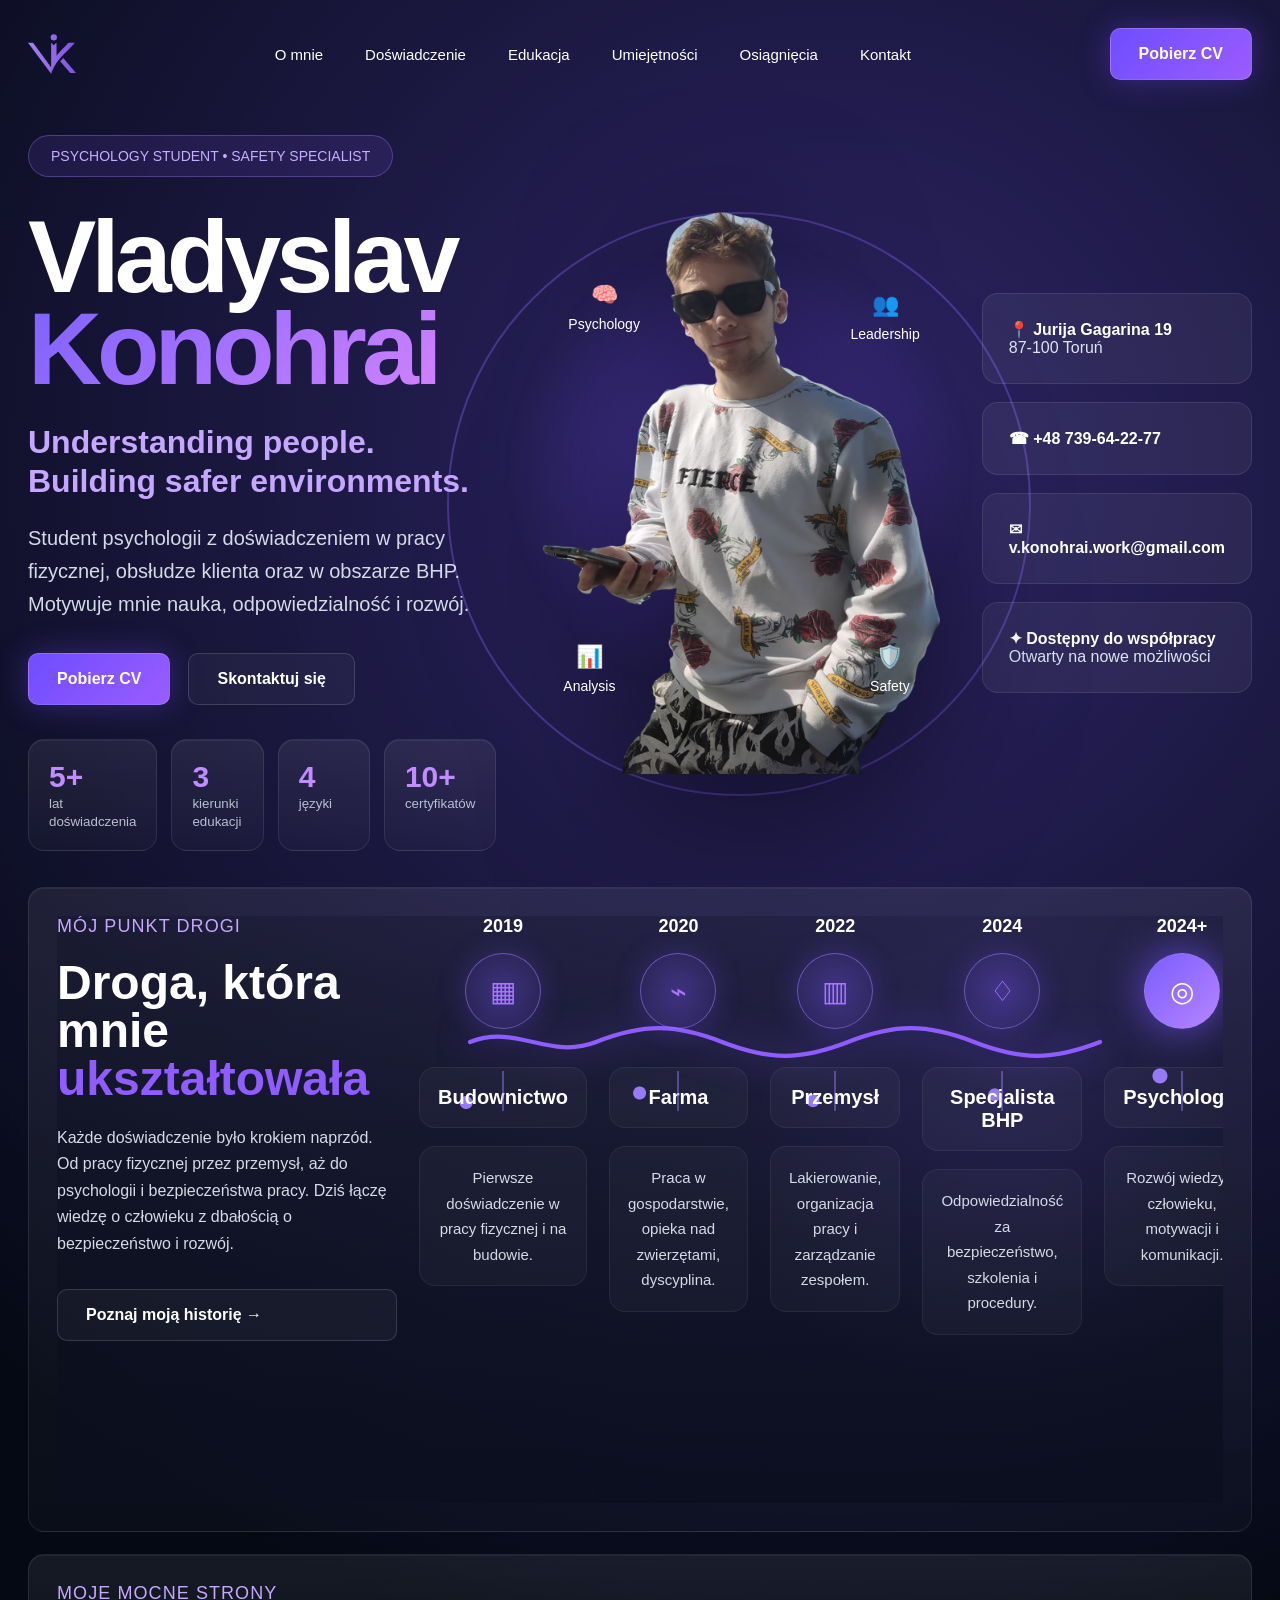
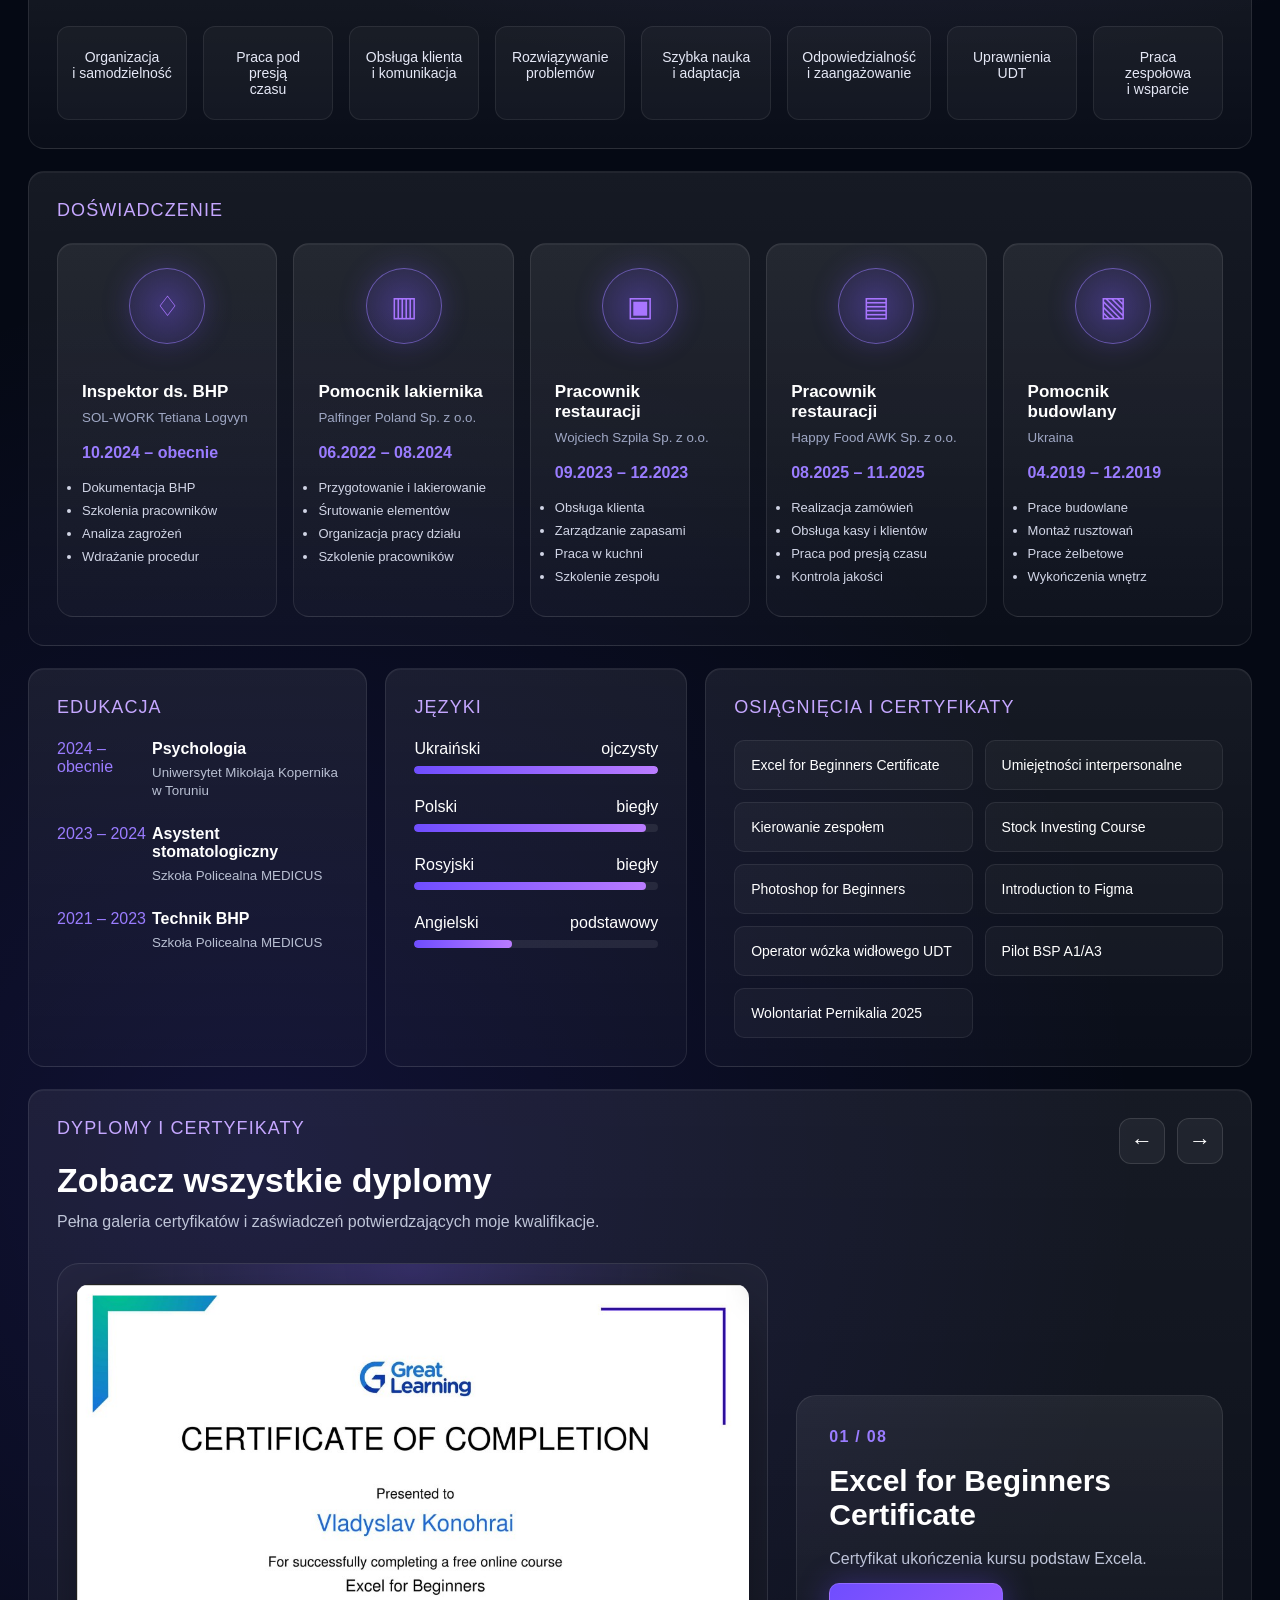
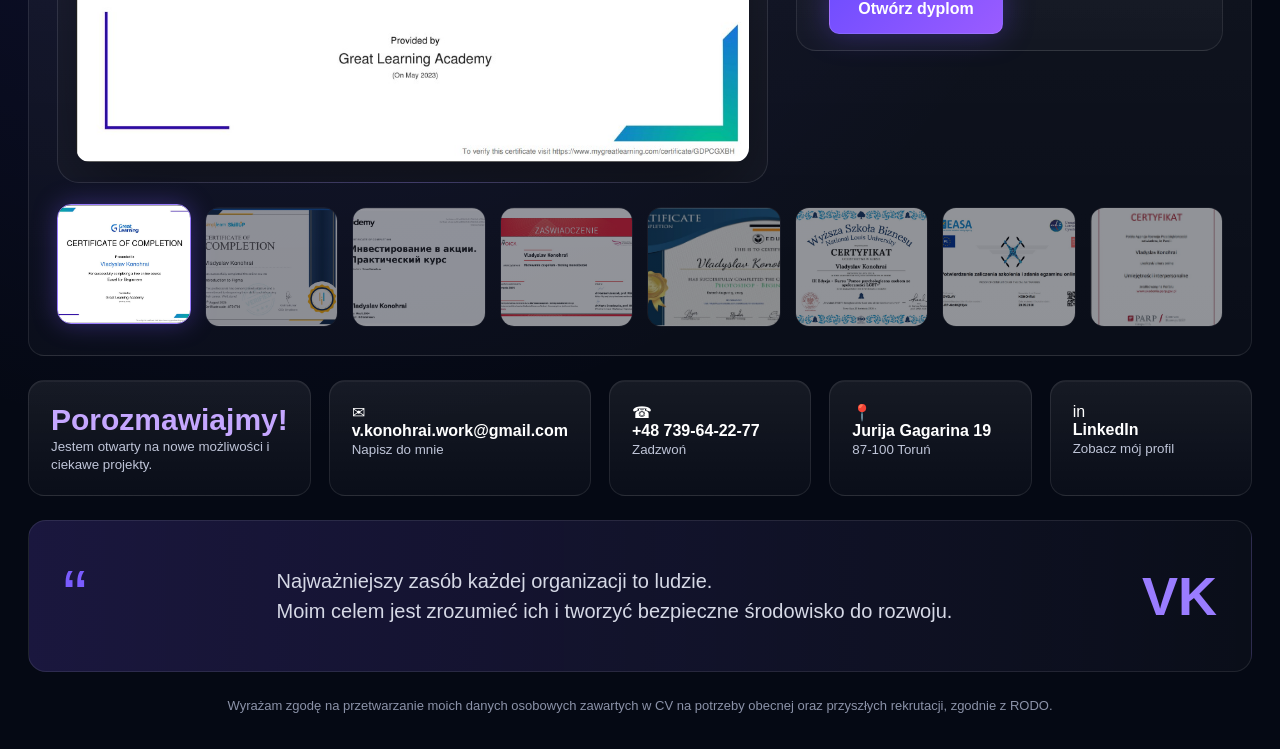
==== index.html @ 9dcc46f5 "Andr" ====
<!DOCTYPE html>
<html lang="pl">
<head>
<meta charset="UTF-8" />
<meta name="viewport" content="width=device-width, initial-scale=1.0" />
<title>Vladyslav Konohrai — CV</title>
<link rel="canonical" href="https://groznayabulochka.github.io/vladyslav-konohrai-cv/">
<meta property="og:title"
      content="Vladyslav Konohrai | Psychology Student & Safety Specialist">

      <meta name="application-name" content="Vladyslav Konohrai CV">
<meta name="generator" content="HTML5">
<meta name="creator" content="Vladyslav Konohrai">
<meta name="publisher" content="Vladyslav Konohrai">
<meta name="robots" content="index, follow">
<meta name="theme-color" content="#7a5cff">
<meta name="color-scheme" content="dark">

<meta property="profile:first_name" content="Vladyslav">
<meta property="profile:last_name" content="Konohrai">

<meta name="subject" content="Psychology, Safety, BHP, Personal CV">
<meta name="language" content="pl">
<meta name="revisit-after" content="30 days">

<meta name="geo.region" content="PL-KP">
<meta name="geo.placename" content="Toruń">
<meta name="geo.position" content="53.0138;18.5984">
<meta name="ICBM" content="53.0138, 18.5984">

<meta name="keywords"
      content="
      Vladyslav Konohrai,
      Vladyslav Konohrai CV,
      GroznayaBulochka,
      Groznaya Bulochka,
      Psychologia,
      Psychology Student,
      Safety Specialist,
      Specjalista BHP,
      Inspektor BHP,
      UMK Toruń,
      Uniwersytet Mikołaja Kopernika,
      Toruń,
      CV online,
      Portfolio zawodowe,
      Workplace Safety,
      Human Psychology,
      Leadership,
      Analysis,
      Safety,
      Zarządzanie zespołem,
      Obsługa klienta">

<meta property="og:description"
      content="Student psychologii oraz specjalista BHP. Doświadczenie w bezpieczeństwie pracy, organizacji i pracy z ludźmi.">

<meta property="og:type" content="website">

<meta property="og:image" content="photo.png">

<meta property="og:locale" content="pl_PL">

<meta name="twitter:card" content="summary_large_image">

<meta name="twitter:title"
      content="Vladyslav Konohrai | Psychology Student & Safety Specialist">

<meta name="twitter:description"
      content="Nowoczesne CV online Vladyslava Konohraia.">

<style>
* {
  margin: 0;
  padding: 0;
  box-sizing: border-box;
}

html {
  scroll-behavior: smooth;
}

body {
  font-family: Inter, Arial, sans-serif;
  background:
    radial-gradient(circle at 65% 12%, rgba(122, 88, 255, .35), transparent 34%),
    radial-gradient(circle at 20% 70%, rgba(91, 73, 255, .14), transparent 30%),
    #050914;
  color: #fff;
  min-height: 100vh;
  padding: 28px;
}

.page {
  max-width: 1500px;
  margin: auto;
}

nav {
  display: flex;
  justify-content: space-between;
  align-items: center;
  margin-bottom: 55px;
}

.logo {
  display: inline-flex;
  align-items: center;
  text-decoration: none;
}

.logo img {
  width: 48px;
  height: 48px;
  display: block;
}

.menu {
  display: flex;
  gap: 42px;
  font-size: 15px;
}

.menu a {
  color: white;
  text-decoration: none;
  transition: .25s;
}

.menu a:hover {
  color: #9a7cff;
}

.btn {
  background: linear-gradient(135deg, #6f4dff, #9a5cff);
  border: 1px solid rgba(255,255,255,.14);
  color: white;
  padding: 16px 28px;
  border-radius: 10px;
  text-decoration: none;
  font-weight: 700;
  box-shadow: 0 0 30px rgba(111,77,255,.35);
}

.hero {
  display: grid;
  grid-template-columns: 1.05fr .9fr .48fr;
  gap: 42px;
  align-items: center;
  margin-bottom: 36px;
}

.tag {
  display: inline-block;
  padding: 12px 22px;
  border: 1px solid rgba(166,126,255,.35);
  border-radius: 30px;
  color: #c7adff;
  background: rgba(140, 90, 255, .12);
  font-size: 14px;
  margin-bottom: 34px;
}

h1 {
  font-size: clamp(62px, 8vw, 110px);
  line-height: .9;
  letter-spacing: -5px;
  margin-bottom: 28px;
}

@media (max-width: 768px) {

  h1 {
    font-size: 48px;
    line-height: 1;
    letter-spacing: -2px;
  }

}

h1 span {
  display: block;
  background: linear-gradient(135deg, #7d62ff, #d985ff);
  -webkit-background-clip: text;
  color: transparent;
}

.hero p {
  color: #d6d9e6;
  font-size: 20px;
  line-height: 1.65;
  max-width: 650px;
}

.actions {
  display: flex;
  gap: 18px;
  margin: 32px 0;
}

.btn.secondary {
  background: rgba(255,255,255,.04);
  box-shadow: none;
}

.stats {
  display: grid;
  grid-template-columns: repeat(4, 1fr);
  gap: 14px;
  margin-top: 34px;
}

.stat,
.card,
.exp-card,
.contact-card {
  background: linear-gradient(180deg, rgba(255,255,255,.07), rgba(255,255,255,.025));
  border: 1px solid rgba(255,255,255,.09);
  border-radius: 16px;
  box-shadow: inset 0 1px 0 rgba(255,255,255,.05);
}

.stat {
  padding: 20px;
}

.stat strong {
  font-size: 30px;
  color: #c08cff;
}

.stat small {
  color: #b9bfd1;
}

.photo-wrap {
  position: relative;
  display: flex;
  justify-content: center;
}

.photo-wrap::before {
  content: "";
  position: absolute;
  width: 520px;
  height: 520px;
  border-radius: 50%;
  background: radial-gradient(circle, rgba(118,80,255,.55), transparent 62%);
  filter: blur(8px);
  z-index: -1;
}

.photo-wrap::after {
  content: "";
  position: absolute;
  width: 580px;
  height: 580px;
  border: 2px solid rgba(145,102,255,.35);
  border-radius: 50%;
  z-index: -2;
}

.photo {
  width: 520px;
  max-width: 100%;
  filter: drop-shadow(0 30px 70px rgba(0,0,0,.55));
}

@media (max-width: 768px) {

  .photo {
    width: 280px;
  }

  .photo-wrap::before {
    width: 300px;
    height: 300px;
  }

  .photo-wrap::after {
    width: 340px;
    height: 340px;
  }

}

.side-info {
  display: flex;
  flex-direction: column;
  gap: 18px;
}

.info-box {
  padding: 26px;
  border-radius: 16px;
  background: rgba(255,255,255,.055);
  border: 1px solid rgba(255,255,255,.09);
  color: #dfe3f4;
}

.info-box b {
  color: white;
}

.section {
  margin-bottom: 22px;
}

.card {
  padding: 28px;
}

.quote-card {
  margin-top: 24px;
  padding: 34px;
  border-radius: 18px;
  background: linear-gradient(90deg, rgba(122,88,255,.18), rgba(255,255,255,.025));
  border: 1px solid rgba(255,255,255,.09);
  display: flex;
  align-items: center;
  justify-content: space-between;
}

.quote-mark {
  font-size: 72px;
  color: #7a5cff;
}

.quote-card p {
  color: #d6d9e6;
  font-size: 20px;
  line-height: 1.5;
}

.quote-logo {
  font-size: 54px;
  font-weight: 900;
  color: #9a7cff;
}

.section-title {
  color: #c5a7ff;
  font-size: 18px;
  text-transform: uppercase;
  letter-spacing: .06em;
  margin-bottom: 22px;
}

.journey {
  background:
    linear-gradient(180deg, rgba(10,14,30,.25), rgba(10,14,30,.75)),
    radial-gradient(circle at 82% 35%, rgba(122,88,255,.22), transparent 28%);
  position: relative;
  display: grid;
  grid-template-columns: 340px repeat(5, 1fr);
  gap: 22px;
  align-items: center;
  min-height: 430px;
  overflow: hidden;
}

.journey-intro {
    grid-column: 1;
    grid-row: 1;

    display: flex;
    flex-direction: column;
    justify-content: center;

    min-height: 420px;

    position: relative;
    z-index: 5;
}

.journey .path-bg {
  position: absolute;
  left: 310px;
  right: 25px;
  top: 120px;
  height: 140px;
  z-index: 1;
  opacity: .55;
  pointer-events: none;
}

.path-bg svg {
  width: 100%;
  height: 100%;
}

.journey::before {
  content: "";
  position: absolute;
  left: 310px;
  right: 30px;
  top: 120px;
  height: 95px;
  background:
    radial-gradient(circle at 12% 70%, #9a7cff 0 6px, transparent 7px),
    radial-gradient(circle at 33% 60%, #9a7cff 0 6px, transparent 7px),
    radial-gradient(circle at 54% 68%, #9a7cff 0 6px, transparent 7px),
    radial-gradient(circle at 76% 62%, #9a7cff 0 6px, transparent 7px),
    radial-gradient(circle at 96% 42%, #9a7cff 0 7px, transparent 8px);
  opacity: .95;
  z-index: 0;
}

.journey::after {
  content: "";
  position: absolute;
  left: 330px;
  right: 40px;
  top: 105px;
  height: 42px;
  background: url("data:image/svg+xml,%3Csvg viewBox='0 0 1200 80' xmlns='http://www.w3.org/2000/svg'%3E%3Cpath d='M0 40 C90 5 150 75 240 40 S390 5 480 40 S630 75 720 40 S870 5 960 40 S1110 75 1200 40' fill='none' stroke='%238f5cff' stroke-width='8' stroke-linecap='round'/%3E%3C/svg%3E") center / 100% 100% no-repeat;
  filter: drop-shadow(0 0 18px rgba(122,88,255,.75));
  z-index: 1;
}

.point {
  z-index: 3;
}

.journey > div:first-child {
  position: relative;
  z-index: 4;
}

.journey h2 {
  font-size: 48px;
  line-height: 1;
  margin-bottom: 22px;
}

.journey h2 span {
  color: #8f5cff;
}

.journey p {
  color: #d6d9e6;
  line-height: 1.65;
  max-width: 330px;
  margin-bottom: 28px;
}

.journey .btn {
  display: inline-flex;
  margin-top: 4px;
}

.point {
    position: relative;
    text-align: center;
    z-index: 3;

    margin-top: 0;
    padding-top: 0;

    align-self: start;
}

.year {
  color: white;
  font-size: 18px;
  font-weight: 800;
  margin-bottom: 16px;
}

.icon {
  width: 76px;
  height: 76px;
  margin: 0 auto 38px;
  border-radius: 50%;
  display: grid;
  place-items: center;
  font-size: 28px;
  color: #a875ff;
  background:
    radial-gradient(circle at center, rgba(122,88,255,.35), rgba(122,88,255,.08));
  border: 1px solid rgba(154,124,255,.55);
  box-shadow: 0 0 28px rgba(122,88,255,.25);
}

.point:last-child .icon {
  background: linear-gradient(135deg, #7a5cff, #b685ff);
  color: white;
  box-shadow: 0 0 45px rgba(122,88,255,.75);
}

.point b {
  display: block;
  font-size: 20px;
  margin-bottom: 18px;
}

.point small {
  display: block;
  max-width: 190px;
  margin: 0 auto;
  color: #d6d9e6;
  font-size: 15px;
  line-height: 1.7;
}

.point:nth-of-type(3) {
  grid-column: 2;
  grid-row: 1;
}

.point:nth-of-type(4) {
  grid-column: 3;
  grid-row: 1;
}

.point:nth-of-type(5) {
  grid-column: 4;
  grid-row: 1;
}

.point:nth-of-type(6) {
  grid-column: 5;
  grid-row: 1;
}

.point:nth-of-type(7) {
  grid-column: 6;
  grid-row: 1;
}
@media (max-width: 900px) {

  .journey {
    display: flex;
    flex-direction: column;
    gap: 20px;
  }

  .journey-intro {
    min-height: auto;
  }

  .point {
    width: 100%;
  }

  .point::after {
    display: none;
  }

}
.point {
  position: relative;
}

.point::after {
  content: "";

  position: absolute;

  top: 155px;
  left: 50%;

  transform: translateX(-50%);

  width: 2px;
  height: 40px;

  background: rgba(154,124,255,.45);
}

.point b,
.point small {
  background: rgba(255,255,255,.03);
  border: 1px solid rgba(255,255,255,.06);
  border-radius: 16px;
  padding: 18px;
}

.strengths {
  display: grid;
  grid-template-columns: repeat(8, 1fr);
  gap: 16px;
}

.strength {
  text-align: center;
  padding: 22px 14px;
  border-radius: 12px;
  background: rgba(255,255,255,.035);
  border: 1px solid rgba(255,255,255,.08);
  color: #e5e8f6;
  font-size: 14px;
}

.experience {
  display: grid;
  grid-template-columns: repeat(5, 1fr);
  gap: 16px;
}

@media (max-width: 768px) {

  .experience {
    grid-template-columns: 1fr;
  }

}

.exp-card {
  padding: 24px;
  min-height: 250px;
}

.exp-card h3 {
  font-size: 17px;
  margin: 12px 0 6px;
}

.exp-card small {
  color: #9fa7c4;
}

.date {
  color: #9a7cff;
  margin: 18px 0;
  font-weight: 700;
}

.exp-card li {
  margin: 8px 0;
  color: #d1d5e6;
  font-size: 13px;
}

.bottom-grid {
  display: grid;
  grid-template-columns: .9fr .8fr 1.45fr;
  gap: 18px;
}

.timeline-item {
  display: grid;
  grid-template-columns: 95px 1fr;
  margin-bottom: 26px;
}

.timeline-item span {
  color: #9a7cff;
}

.timeline-item b {
  display: block;
  margin-bottom: 5px;
}

.timeline-item small {
  color: #b8bfd2;
}

.lang {
  margin-bottom: 24px;
}

.lang-row {
  display: flex;
  justify-content: space-between;
  margin-bottom: 8px;
}

.bar {
  height: 8px;
  background: rgba(255,255,255,.08);
  border-radius: 99px;
  overflow: hidden;
}

.bar div {
  height: 100%;
  background: linear-gradient(90deg, #6f4dff, #ba7cff);
  border-radius: 99px;
}

.certs {
  display: grid;
  grid-template-columns: repeat(2, 1fr);
  gap: 12px;
}

@media (max-width: 768px) {

  .certs {
    grid-template-columns: 1fr;
  }

}

.cert {
  padding: 16px;
  border-radius: 10px;
  background: rgba(255,255,255,.035);
  border: 1px solid rgba(255,255,255,.08);
  font-size: 14px;
}

.contact {
  display: grid;
  grid-template-columns: 1.2fr repeat(4, 1fr);
  gap: 18px;
  margin-top: 24px;
}

@media (max-width: 768px) {

  .contact {
    grid-template-columns: 1fr;
  }

}

.contact-card {
  padding: 22px;
}

.contact-card h2 {
  color: #c5a7ff;
  font-size: 30px;
}

.contact-card small {
  color: #bfc5d8;
}

.rodo {
  text-align: center;
  color: #8b92a8;
  font-size: 13px;
  margin: 26px 0 8px;
}

.info-box a,
.contact-card a {
  color: white;
  text-decoration: none;
  transition: .25s;
}

.info-box a:hover,
.contact-card a:hover {
  color: #9a7cff;
}
@media (max-width: 768px) {

  .hero {
    display: flex;
    flex-direction: column;
    gap: 30px;
  }

  .side-info {
    width: 100%;
  }

}

@media (max-width: 1100px) {
  .hero,
  .bottom-grid,
  .contact {
    grid-template-columns: 1fr;
  }

  .experience,
  .strengths,
  .stats,
  .certs {
    grid-template-columns: repeat(2, 1fr);
  }

  .menu {
    display: none;
  }

  h1 {
    font-size: 64px;
  }
}

@media (max-width: 900px) {
  .journey {
    grid-template-columns: 1fr;
  }

  .journey::before,
  .journey::after,
  .journey .path-bg {
    display: none;
  }
}

.diploma-section {
  margin-top: 22px;
}

.diploma-head {
  display: flex;
  justify-content: space-between;
  align-items: flex-start;
  gap: 24px;
  margin-bottom: 28px;
}

.diploma-head h2 {
  font-size: 34px;
  margin-bottom: 10px;
}

.diploma-head p {
  color: #bfc5d8;
  max-width: 620px;
  line-height: 1.55;
}

.diploma-controls {
  display: flex;
  gap: 12px;
}

.diploma-controls button {
  width: 46px;
  height: 46px;
  border-radius: 12px;
  border: 1px solid rgba(255,255,255,.12);
  background: rgba(255,255,255,.05);
  color: white;
  font-size: 22px;
  cursor: pointer;
}

.diploma-controls button:hover {
  background: rgba(130, 92, 255, .25);
  box-shadow: 0 0 24px rgba(130, 92, 255, .35);
}

.diploma-viewer {
  display: grid;
  grid-template-columns: 1.25fr .75fr;
  gap: 28px;
  align-items: center;
}

.diploma-preview {
  height: 520px;
  border-radius: 22px;
  padding: 18px;
  background:
    radial-gradient(circle at 50% 0%, rgba(122, 88, 255, .22), transparent 45%),
    rgba(255,255,255,.035);
  border: 1px solid rgba(255,255,255,.09);
  display: flex;
  justify-content: center;
  align-items: center;
  overflow: hidden;
}

.diploma-preview img {
  max-width: 100%;
  max-height: 100%;
  border-radius: 14px;
  object-fit: contain;
  box-shadow: 0 30px 80px rgba(0,0,0,.45);
}

.diploma-info {
  padding: 32px;
  border-radius: 20px;
  background: linear-gradient(180deg, rgba(255,255,255,.07), rgba(255,255,255,.025));
  border: 1px solid rgba(255,255,255,.09);
}

.diploma-info span {
  color: #9a7cff;
  font-weight: 800;
  letter-spacing: .08em;
}

.hero-subtitle {
  font-size: 32px;
  line-height: 1.2;
  color: #c5a7ff;
  margin-bottom: 22px;
}

.diploma-info h3 {
  font-size: 30px;
  margin: 18px 0 14px;
}

.orbit-item {
  position: absolute;
  color: white;
  text-align: center;
  font-size: 22px;
  z-index: 3;
}

@media (max-width: 768px) {

  .orbit-item {
    display: none;
  }

}

.orbit-item span {
  display: block;
  margin-top: 8px;
  font-size: 14px;
}

.orbit-1 { top: 70px; left: 30px; }
.orbit-2 { top: 80px; right: 20px; }
.orbit-3 { bottom: 80px; left: 25px; }
.orbit-4 { bottom: 80px; right: 30px; }

.diploma-info p {
  color: #bfc5d8;
  line-height: 1.6;
  margin-bottom: 28px;
}

.diploma-thumbs {
  display: grid;
  grid-template-columns: repeat(8, 1fr);
  gap: 14px;
  margin-top: 24px;
}

.diploma-thumbs img {
  width: 100%;
  height: 120px;
  object-fit: cover;
  border-radius: 14px;
  border: 1px solid rgba(255,255,255,.09);
  opacity: .55;
  cursor: pointer;
  transition: .25s;
}

.diploma-thumbs img:hover,
.diploma-thumbs img.active {
  opacity: 1;
  border-color: #9a7cff;
  box-shadow: 0 0 25px rgba(122, 88, 255, .35);
  transform: translateY(-3px);
}

@media (max-width: 900px) {
  .diploma-head,
  .diploma-viewer {
    grid-template-columns: 1fr;
    display: grid;
  }

  .diploma-thumbs {
    grid-template-columns: repeat(2, 1fr);
  }

  .diploma-preview {
    height: 360px;
  }
}

@media (max-width: 600px) {
  body {
    padding: 16px;
  }

  .experience,
  .strengths,
  .stats,
  .certs {
    grid-template-columns: 1fr;
  }

  .actions {
    flex-direction: column;
  }
}

@media (max-width: 768px) {

  body {
    padding: 12px;
  }

  .card,
  .exp-card,
  .info-box,
  .contact-card {
    padding: 18px;
  }

  h1 {
    font-size: 48px;
    letter-spacing: -2px;
  }

  .hero-subtitle {
    font-size: 22px;
  }

  .hero p {
    font-size: 16px;
  }

  .photo {
    width: 280px;
  }

  .orbit-item {
    display: none;
  }

  .stats,
  .strengths,
  .experience,
  .certs,
  .contact,
  .bottom-grid {
    grid-template-columns: 1fr;
  }

  .journey {
    display: flex;
    flex-direction: column;
  }

  .point::after {
    display: none;
  }

  .diploma-thumbs {
    grid-template-columns: repeat(2, 1fr);
  }
}
</style>

<meta name="twitter:description"
      content="Nowoczesne CV online Vladyslava Konohraia.">

<script type="application/ld+json">
{
  "@context": "https://schema.org",
  "@type": "Person",
  "name": "Vladyslav Konohrai",
  "alternateName": [
    "GroznayaBulochka",
    "Groznaya Bulochka"
  ],
  "jobTitle": "Psychology Student and Safety Specialist",
  "description": "Student psychologii, specjalista BHP oraz osoba zainteresowana bezpieczeństwem pracy, psychologią i rozwojem ludzi.",
  "email": "v.konohrai.work@gmail.com",
  "telephone": "+48739642277",
  "address": {
    "@type": "PostalAddress",
    "addressLocality": "Toruń",
    "addressCountry": "PL"
  },
  "alumniOf": {
    "@type": "CollegeOrUniversity",
    "name": "Uniwersytet Mikołaja Kopernika"
  },
  "knowsAbout": [
    "Psychology",
    "Occupational Health and Safety",
    "BHP",
    "Human Behavior",
    "Leadership",
    "Workplace Safety",
    "Team Management"
  ]
}
</script>

<link rel="icon" type="image/svg+xml" href="logocv.svg">
<link rel="shortcut icon" href="logocv.svg" type="image/svg+xml">

</head>

<body>
<div class="page">

  <nav>
    <a class="logo" href="#home" aria-label="Vladyslav Konohrai">
  <img src="logocv.svg" alt="Vladyslav Konohrai logo">
</a>

    <div class="menu">
      <a href="#about">O mnie</a>
      <a href="#experience">Doświadczenie</a>
      <a href="#education">Edukacja</a>
      <a href="#skills">Umiejętności</a>
      <a href="#achievements">Osiągnięcia</a>
      <a href="#contact">Kontakt</a>
    </div>

    <a class="btn"
   href="CV_Vladyslav_Konohrai.pdf"
   target="_blank"
   download="CV_Vladyslav_Konohrai.pdf">
   Pobierz CV
</a>
  </nav>

  <section id="home" class="hero">
    <div>
      <div class="tag">PSYCHOLOGY STUDENT • SAFETY SPECIALIST</div>

      <h1>Vladyslav <span>Konohrai</span></h1>

        <h2 class="hero-subtitle">
        Understanding people.<br>
        Building safer environments.
        </h2>

        <p>
        Student psychologii z doświadczeniem w pracy fizycznej, obsłudze klienta
        oraz w obszarze BHP. Motywuje mnie nauka, odpowiedzialność i rozwój.
        </p>

      <div class="actions">
        <a class="btn"
   href="CV_Vladyslav_Konohrai.pdf"
   target="_blank"
   download="CV_Vladyslav_Konohrai.pdf">
   Pobierz CV
</a>
        <a class="btn secondary" href="mailto:v.konohrai.work@gmail.com">Skontaktuj się</a>
      </div>

      <div class="stats">
        <div class="stat"><strong>5+</strong><br><small>lat doświadczenia</small></div>
        <div class="stat"><strong>3</strong><br><small>kierunki edukacji</small></div>
        <div class="stat"><strong>4</strong><br><small>języki</small></div>
        <div class="stat"><strong>10+</strong><br><small>certyfikatów</small></div>
      </div>
    </div>

    <div class="photo-wrap">
    <img class="photo" src="photo.png" alt="Vladyslav Konohrai">

    <div class="orbit-item orbit-1">🧠<br><span>Psychology</span></div>
    <div class="orbit-item orbit-2">👥<br><span>Leadership</span></div>
    <div class="orbit-item orbit-3">📊<br><span>Analysis</span></div>
    <div class="orbit-item orbit-4">🛡️<br><span>Safety</span></div>
    </div>

    <div class="side-info">
      <div class="info-box"><b>📍 Jurija Gagarina 19</b><br>87-100 Toruń</div>
      <div class="info-box"><b>☎ +48 739-64-22-77</b></div>
      <div class="info-box">
  <b>
    ✉
    <a href="mailto:v.konohrai.work@gmail.com?subject=Kontakt%20ze%20strony%20CV">
      v.konohrai.work@gmail.com
    </a>
  </b>
</div>
      <div class="info-box"><b>✦ Dostępny do współpracy</b><br>Otwarty na nowe możliwości</div>
    </div>
  </section>

  <section id="about" class="section card">
  <div class="journey">

    <div class="path-bg">
      <svg viewBox="0 0 1200 220" preserveAspectRatio="none">
        <defs>
          <linearGradient id="mountainGrad" x1="0" x2="1">
            <stop offset="0%" stop-color="#1b1238"/>
            <stop offset="50%" stop-color="#34206a"/>
            <stop offset="100%" stop-color="#141a34"/>
          </linearGradient>
        </defs>

        <path d="M0 150 L80 115 L140 135 L210 85 L280 135 L360 100 L440 145 L520 95 L610 135 L700 90 L800 145 L900 110 L980 150 L1080 90 L1200 130 L1200 220 L0 220 Z"
              fill="url(#mountainGrad)"
              opacity=".75"/>

        <path d="M0 110 H1200 M0 150 H1200 M0 190 H1200"
              stroke="rgba(154,124,255,.13)"
              stroke-width="1"/>

        <path d="M200 0 V220 M400 0 V220 M600 0 V220 M800 0 V220 M1000 0 V220"
              stroke="rgba(154,124,255,.09)"
              stroke-width="1"/>
      </svg>
    </div>

    <div class="journey-intro">
      <div class="section-title">MÓJ PUNKT DROGI</div>

      <h2>
        Droga, która mnie
        <span>ukształtowała</span>
      </h2>

      <p>
        Każde doświadczenie było krokiem naprzód.
        Od pracy fizycznej przez przemysł, aż do
        psychologii i bezpieczeństwa pracy.
        Dziś łączę wiedzę o człowieku z dbałością
        o bezpieczeństwo i rozwój.
      </p>

      <a href="#experience" class="btn secondary">
        Poznaj moją historię →
      </a>
    </div>

    <div class="point">
      <div class="year">2019</div>
      <div class="icon">▦</div>
      <b>Budownictwo</b>
      <small>Pierwsze doświadczenie w pracy fizycznej i na budowie.</small>
    </div>

    <div class="point">
      <div class="year">2020</div>
      <div class="icon">⌁</div>
      <b>Farma</b>
      <small>Praca w gospodarstwie, opieka nad zwierzętami, dyscyplina.</small>
    </div>

    <div class="point">
      <div class="year">2022</div>
      <div class="icon">▥</div>
      <b>Przemysł</b>
      <small>Lakierowanie, organizacja pracy i zarządzanie zespołem.</small>
    </div>

    <div class="point">
      <div class="year">2024</div>
      <div class="icon">♢</div>
      <b>Specjalista BHP</b>
      <small>Odpowiedzialność za bezpieczeństwo, szkolenia i procedury.</small>
    </div>

    <div class="point">
      <div class="year">2024+</div>
      <div class="icon">◎</div>
      <b>Psychologia</b>
      <small>Rozwój wiedzy o człowieku, motywacji i komunikacji.</small>
    </div>
    </div>
  </section>

  <section id="skills" class="section card">
    <div class="section-title">Moje mocne strony</div>
    <div class="strengths">
      <div class="strength">Organizacja<br>i samodzielność</div>
      <div class="strength">Praca pod presją<br>czasu</div>
      <div class="strength">Obsługa klienta<br>i komunikacja</div>
      <div class="strength">Rozwiązywanie<br>problemów</div>
      <div class="strength">Szybka nauka<br>i adaptacja</div>
      <div class="strength">Odpowiedzialność<br>i zaangażowanie</div>
      <div class="strength">Uprawnienia<br>UDT</div>
      <div class="strength">Praca zespołowa<br>i wsparcie</div>
    </div>
  </section>

  <section id="experience" class="section card">
    <div class="section-title">Doświadczenie</div>

    <div class="experience">
      <div class="exp-card">
        <div class="icon">♢</div>
        <h3>Inspektor ds. BHP</h3>
        <small>SOL-WORK Tetiana Logvyn</small>
        <div class="date">10.2024 – obecnie</div>
        <ul>
          <li>Dokumentacja BHP</li>
          <li>Szkolenia pracowników</li>
          <li>Analiza zagrożeń</li>
          <li>Wdrażanie procedur</li>
        </ul>
      </div>

      <div class="exp-card">
        <div class="icon">▥</div>
        <h3>Pomocnik lakiernika</h3>
        <small>Palfinger Poland Sp. z o.o.</small>
        <div class="date">06.2022 – 08.2024</div>
        <ul>
          <li>Przygotowanie i lakierowanie</li>
          <li>Śrutowanie elementów</li>
          <li>Organizacja pracy działu</li>
          <li>Szkolenie pracowników</li>
        </ul>
      </div>

      <div class="exp-card">
        <div class="icon">▣</div>
        <h3>Pracownik restauracji</h3>
        <small>Wojciech Szpila Sp. z o.o.</small>
        <div class="date">09.2023 – 12.2023</div>
        <ul>
          <li>Obsługa klienta</li>
          <li>Zarządzanie zapasami</li>
          <li>Praca w kuchni</li>
          <li>Szkolenie zespołu</li>
        </ul>
      </div>

      <div class="exp-card">
        <div class="icon">▤</div>
        <h3>Pracownik restauracji</h3>
        <small>Happy Food AWK Sp. z o.o.</small>
        <div class="date">08.2025 – 11.2025</div>
        <ul>
          <li>Realizacja zamówień</li>
          <li>Obsługa kasy i klientów</li>
          <li>Praca pod presją czasu</li>
          <li>Kontrola jakości</li>
        </ul>
      </div>

      <div class="exp-card">
        <div class="icon">▧</div>
        <h3>Pomocnik budowlany</h3>
        <small>Ukraina</small>
        <div class="date">04.2019 – 12.2019</div>
        <ul>
          <li>Prace budowlane</li>
          <li>Montaż rusztowań</li>
          <li>Prace żelbetowe</li>
          <li>Wykończenia wnętrz</li>
        </ul>
      </div>
    </div>
  </section>

  <section id="education" class="bottom-grid">
    <div class="card">
      <div class="section-title">Edukacja</div>

      <div class="timeline-item">
        <span>2024 – obecnie</span>
        <div><b>Psychologia</b><small>Uniwersytet Mikołaja Kopernika w Toruniu</small></div>
      </div>

      <div class="timeline-item">
        <span>2023 – 2024</span>
        <div><b>Asystent stomatologiczny</b><small>Szkoła Policealna MEDICUS</small></div>
      </div>

      <div class="timeline-item">
        <span>2021 – 2023</span>
        <div><b>Technik BHP</b><small>Szkoła Policealna MEDICUS</small></div>
      </div>
    </div>

    <div class="card">
      <div class="section-title">Języki</div>

      <div class="lang">
        <div class="lang-row"><span>Ukraiński</span><span>ojczysty</span></div>
        <div class="bar"><div style="width:100%"></div></div>
      </div>

      <div class="lang">
        <div class="lang-row"><span>Polski</span><span>biegły</span></div>
        <div class="bar"><div style="width:95%"></div></div>
      </div>

      <div class="lang">
        <div class="lang-row"><span>Rosyjski</span><span>biegły</span></div>
        <div class="bar"><div style="width:95%"></div></div>
      </div>

      <div class="lang">
        <div class="lang-row"><span>Angielski</span><span>podstawowy</span></div>
        <div class="bar"><div style="width:40%"></div></div>
      </div>
    </div>

    <div class="card">
      <div class="section-title">Osiągnięcia i certyfikaty</div>

      <div class="certs">
        <div class="cert">Excel for Beginners Certificate</div>
        <div class="cert">Umiejętności interpersonalne</div>
        <div class="cert">Kierowanie zespołem</div>
        <div class="cert">Stock Investing Course</div>
        <div class="cert">Photoshop for Beginners</div>
        <div class="cert">Introduction to Figma</div>
        <div class="cert">Operator wózka widłowego UDT</div>
        <div class="cert">Pilot BSP A1/A3</div>
        <div class="cert">Wolontariat Pernikalia 2025</div>
      </div>
    </div>
  </section>


  <section id="achievements" class="section card diploma-section">
  <div class="diploma-head">
    <div>
      <div class="section-title">Dyplomy i certyfikaty</div>
      <h2>Zobacz wszystkie dyplomy</h2>
      <p>Pełna galeria certyfikatów i zaświadczeń potwierdzających moje kwalifikacje.</p>
    </div>

    <div class="diploma-controls">
      <button onclick="prevDiploma()">←</button>
      <button onclick="nextDiploma()">→</button>
    </div>
  </div>

  <div class="diploma-viewer">
    <div class="diploma-preview">
      <img id="diplomaImage" src="dyplomy/ExcelDyp.jpg" alt="Dyplom">
    </div>

    <div class="diploma-info">
      <span id="diplomaCount">01 / 08</span>
      <h3 id="diplomaTitle">Excel for Beginners Certificate</h3>
      <p id="diplomaDesc">Certyfikat ukończenia kursu podstaw Excela.</p>

      <a id="diplomaPdf" class="btn" href="dyplomy/ExcelDyp.pdf" target="_blank">
        Otwórz dyplom
      </a>
    </div>
  </div>

  <div class="diploma-thumbs">
    <img src="dyplomy/ExcelDyp.jpg" onclick="showDiploma(0)" class="active">
    <img src="dyplomy/FigmaDyp.jpg" onclick="showDiploma(1)">
    <img src="dyplomy/InwestDyp1.jpg" onclick="showDiploma(2)">
    <img src="dyplomy/MenedzDyp.jpg" onclick="showDiploma(3)">
    <img src="dyplomy/PhotoshopDyp.jpg" onclick="showDiploma(4)">
    <img src="dyplomy/PomocLGBT.jpg" onclick="showDiploma(5)">
    <img src="dyplomy/potwierdzenie_zdania_egzaminu_A1A3.jpg" onclick="showDiploma(6)">
    <img src="dyplomy/UmiejętnościinterpersonalneDyp.jpg" onclick="showDiploma(7)">
  </div>
</section>

  <section id="contact" class="contact">
    <div class="contact-card">
      <h2>Porozmawiajmy!</h2>
      <small>Jestem otwarty na nowe możliwości i ciekawe projekty.</small>
    </div>

    <div class="contact-card">
  ✉<br>

  <b>
    <a href="mailto:v.konohrai.work@gmail.com?subject=Kontakt%20ze%20strony%20CV">
      v.konohrai.work@gmail.com
    </a>
  </b>

  <br>
  <small>Napisz do mnie</small>
</div>
    <div class="contact-card">☎<br><b>+48 739-64-22-77</b><br><small>Zadzwoń</small></div>
    <div class="contact-card">📍<br><b>Jurija Gagarina 19</b><br><small>87-100 Toruń</small></div>
    <div class="contact-card">in<br><b>LinkedIn</b><br><small>Zobacz mój profil</small></div>
  </section>
    <section class="quote-card">
    <div class="quote-mark">“</div>

    <p>
        Najważniejszy zasób każdej organizacji to ludzie.<br>
        Moim celem jest zrozumieć ich i tworzyć bezpieczne środowisko do rozwoju.
    </p>

    <div class="quote-logo">VK</div>
    </section>
  <div class="rodo">
    Wyrażam zgodę na przetwarzanie moich danych osobowych zawartych w CV na potrzeby obecnej oraz przyszłych rekrutacji, zgodnie z RODO.
  </div>

</div>
<script>
const diplomas = [
  {
    title: "Excel for Beginners Certificate",
    desc: "Certyfikat ukończenia kursu podstaw Excela.",
    img: "dyplomy/ExcelDyp.jpg",
    pdf: "dyplomy/ExcelDyp.pdf"
  },
  {
    title: "Introduction to Figma",
    desc: "Certyfikat ukończenia kursu wprowadzającego do Figma.",
    img: "dyplomy/FigmaDyp.jpg",
    pdf: "dyplomy/FigmaDyp.pdf"
  },
  {
    title: "Stock Investing: A Practical Course",
    desc: "Certyfikat ukończenia praktycznego kursu inwestowania w akcje.",
    img: "dyplomy/InwestDyp1.jpg",
    pdf: "dyplomy/InwestDyp1.pdf"
  },
  {
    title: "Kierowanie zespołem",
    desc: "Zaświadczenie ukończenia treningu menedżerskiego.",
    img: "dyplomy/MenedzDyp.jpg",
    pdf: "dyplomy/MenedzDyp.pdf"
  },
  {
    title: "Photoshop for Beginners",
    desc: "Certyfikat ukończenia kursu podstaw Adobe Photoshop.",
    img: "dyplomy/PhotoshopDyp.jpg",
    pdf: "dyplomy/PhotoshopDyp.pdf"
  },
  {
    title: "Pomoc osobom LGBT+",
    desc: "Certyfikat ukończenia szkolenia specjalistycznego.",
    img: "dyplomy/PomocLGBT.jpg",
    pdf: "dyplomy/PomocLGBT.pdf"
  },
  {
    title: "Pilot BSP A1/A3",
    desc: "Potwierdzenie zaliczenia szkolenia i zdania egzaminu.",
    img: "dyplomy/potwierdzenie_zdania_egzaminu_A1A3.jpg",
    pdf: "dyplomy/potwierdzenie_zdania_egzaminu_A1A3.pdf"
  },
  {
    title: "Umiejętności interpersonalne",
    desc: "Certyfikat ukończenia kursu z zakresu umiejętności interpersonalnych.",
    img: "dyplomy/UmiejętnościinterpersonalneDyp.jpg",
    pdf: "dyplomy/UmiejętnościinterpersonalneDyp.pdf"
  }
];

let currentDiploma = 0;

function showDiploma(index) {
  currentDiploma = index;

  const diploma = diplomas[index];

  document.getElementById("diplomaImage").src = diploma.img;
  document.getElementById("diplomaTitle").textContent = diploma.title;
  document.getElementById("diplomaDesc").textContent = diploma.desc;
  document.getElementById("diplomaPdf").href = diploma.pdf;
  document.getElementById("diplomaCount").textContent =
    String(index + 1).padStart(2, "0") + " / " + String(diplomas.length).padStart(2, "0");

  document.querySelectorAll(".diploma-thumbs img").forEach((img, i) => {
    img.classList.toggle("active", i === index);
  });
}

function nextDiploma() {
  showDiploma((currentDiploma + 1) % diplomas.length);
}

function prevDiploma() {
  showDiploma((currentDiploma - 1 + diplomas.length) % diplomas.length);
}
</script>

</body>
</html>
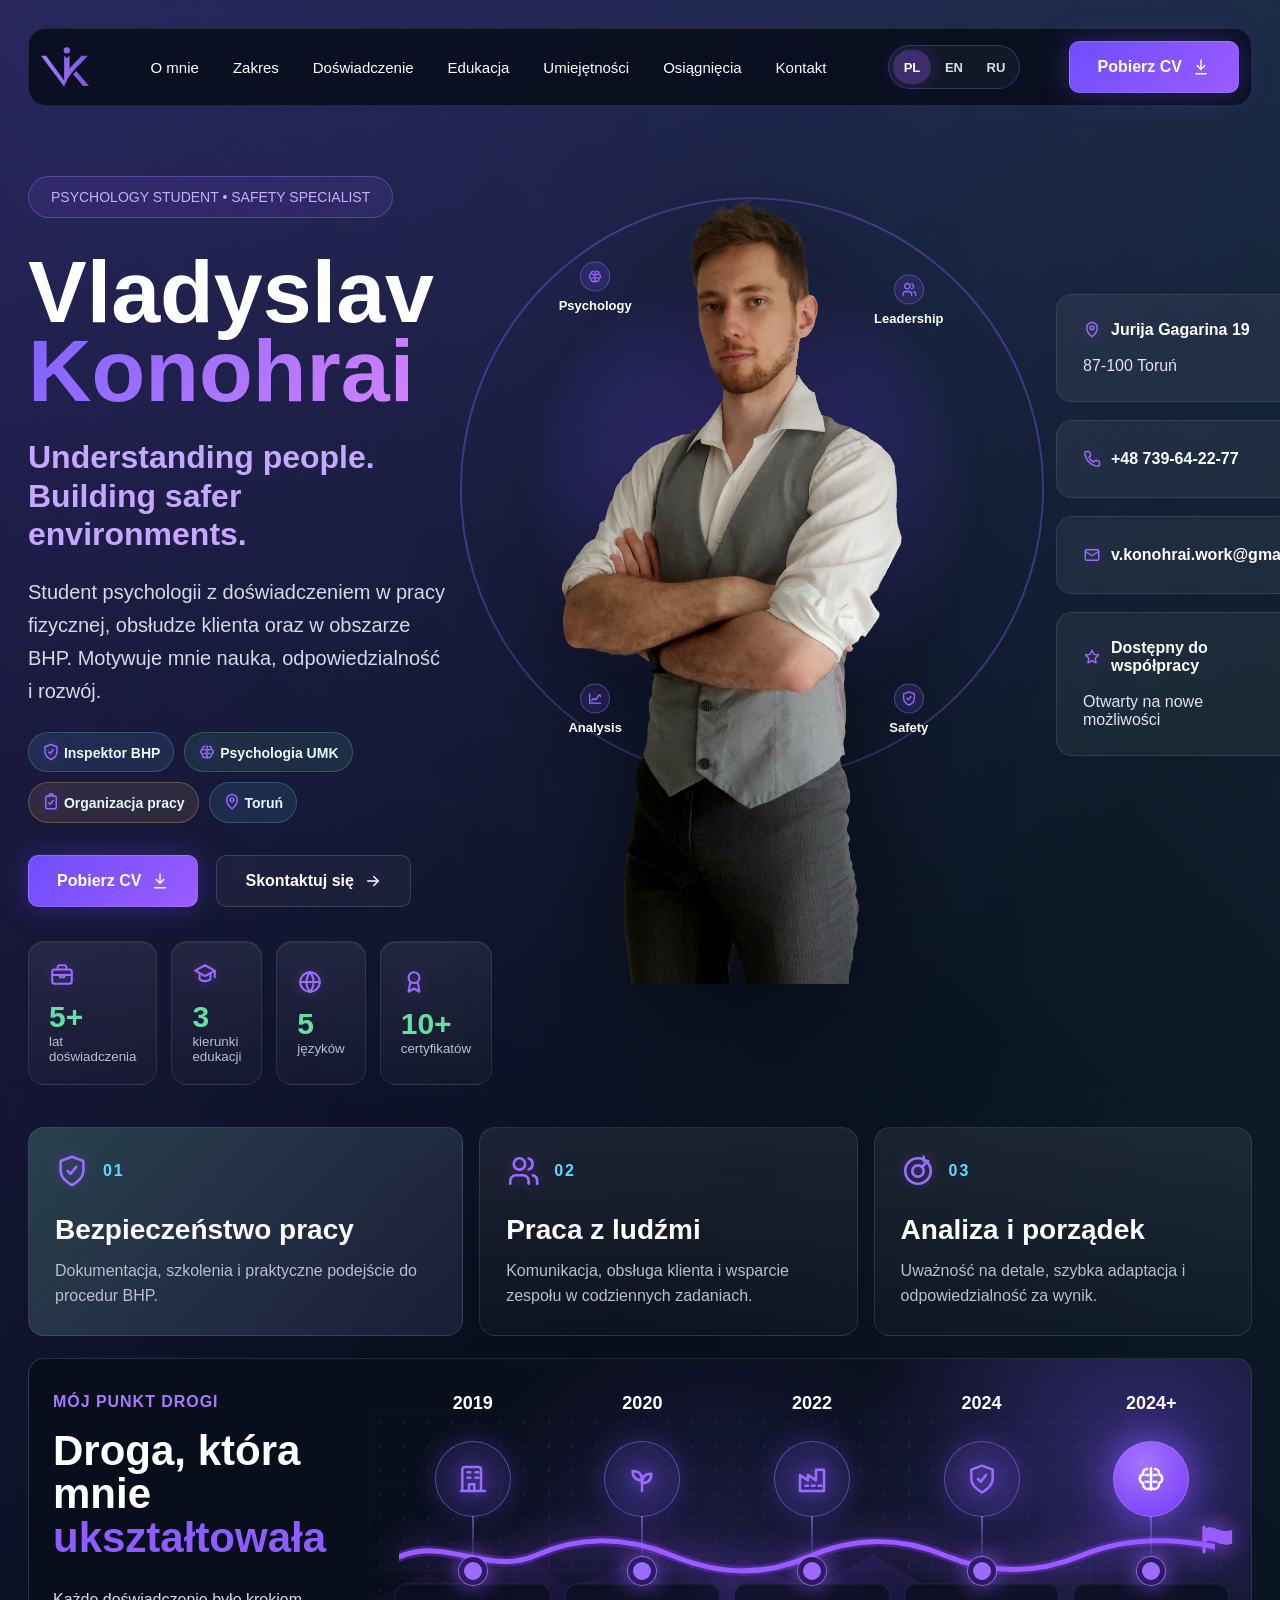
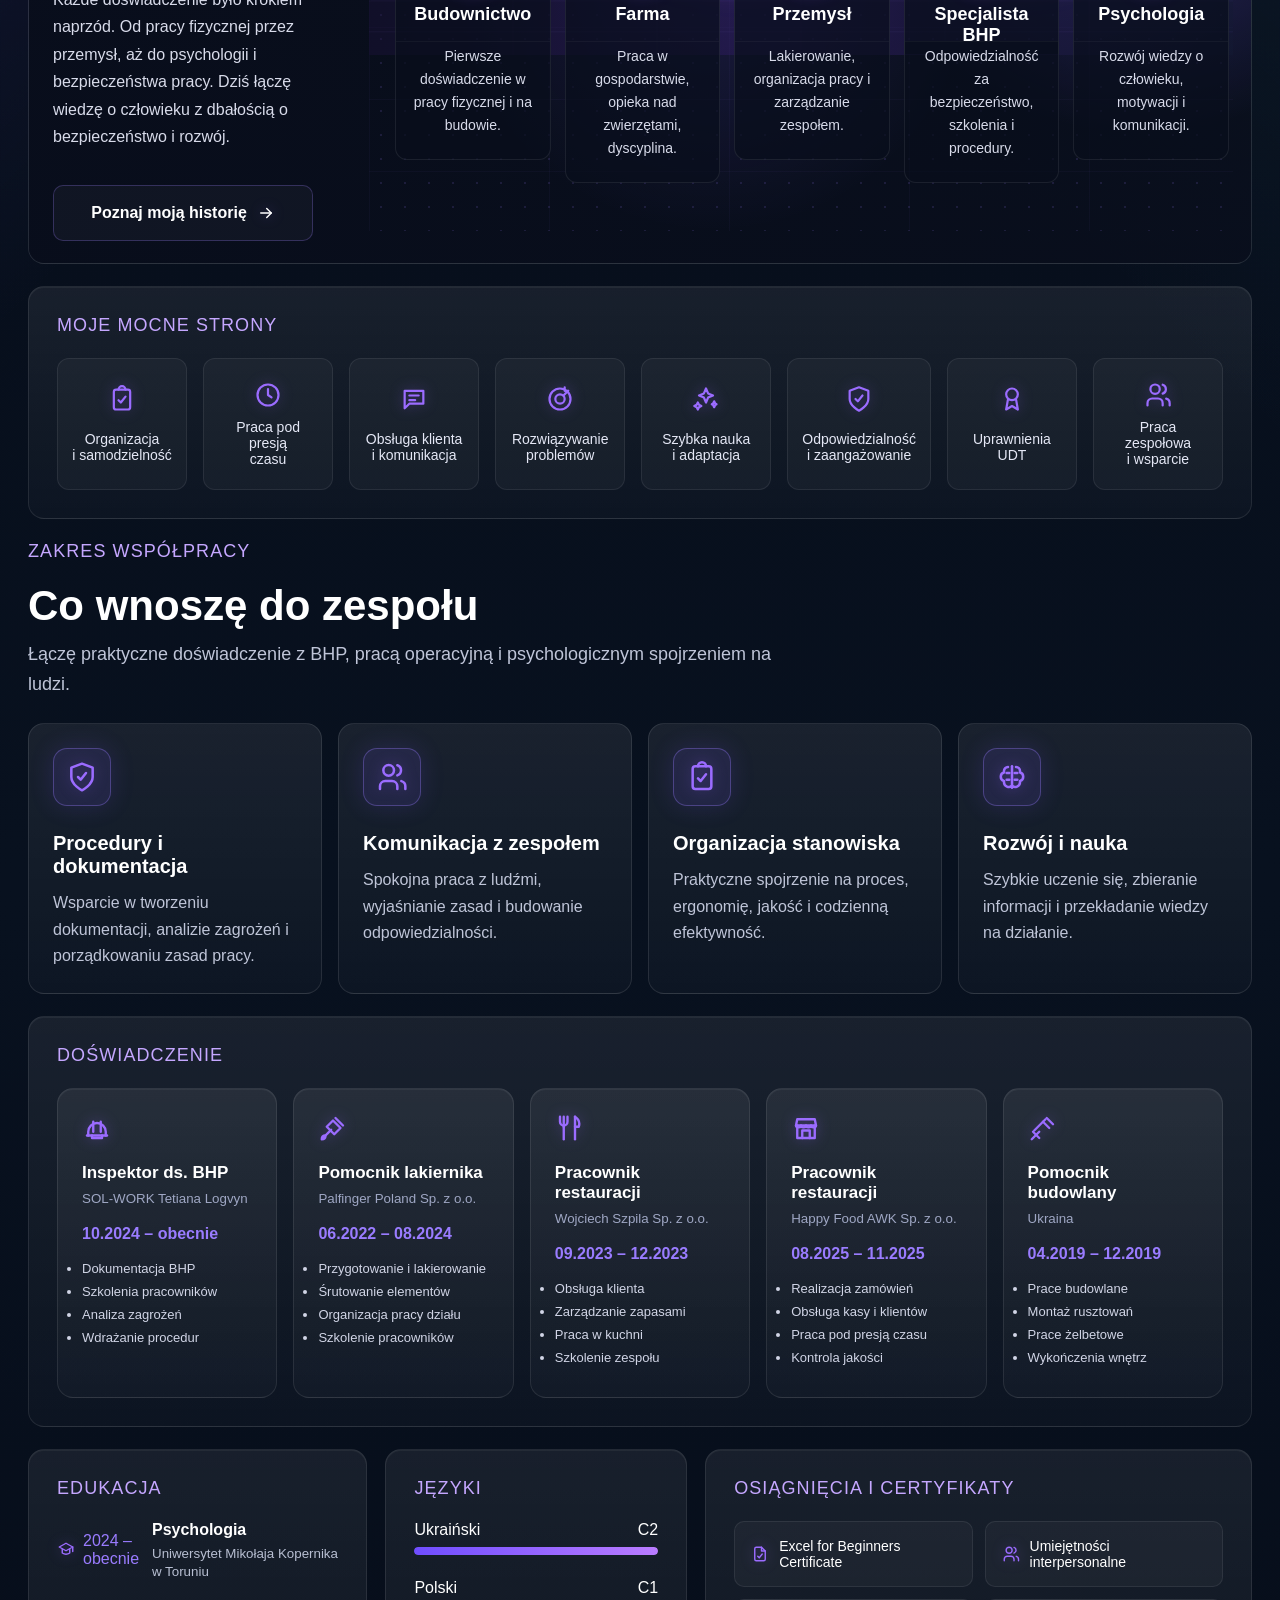
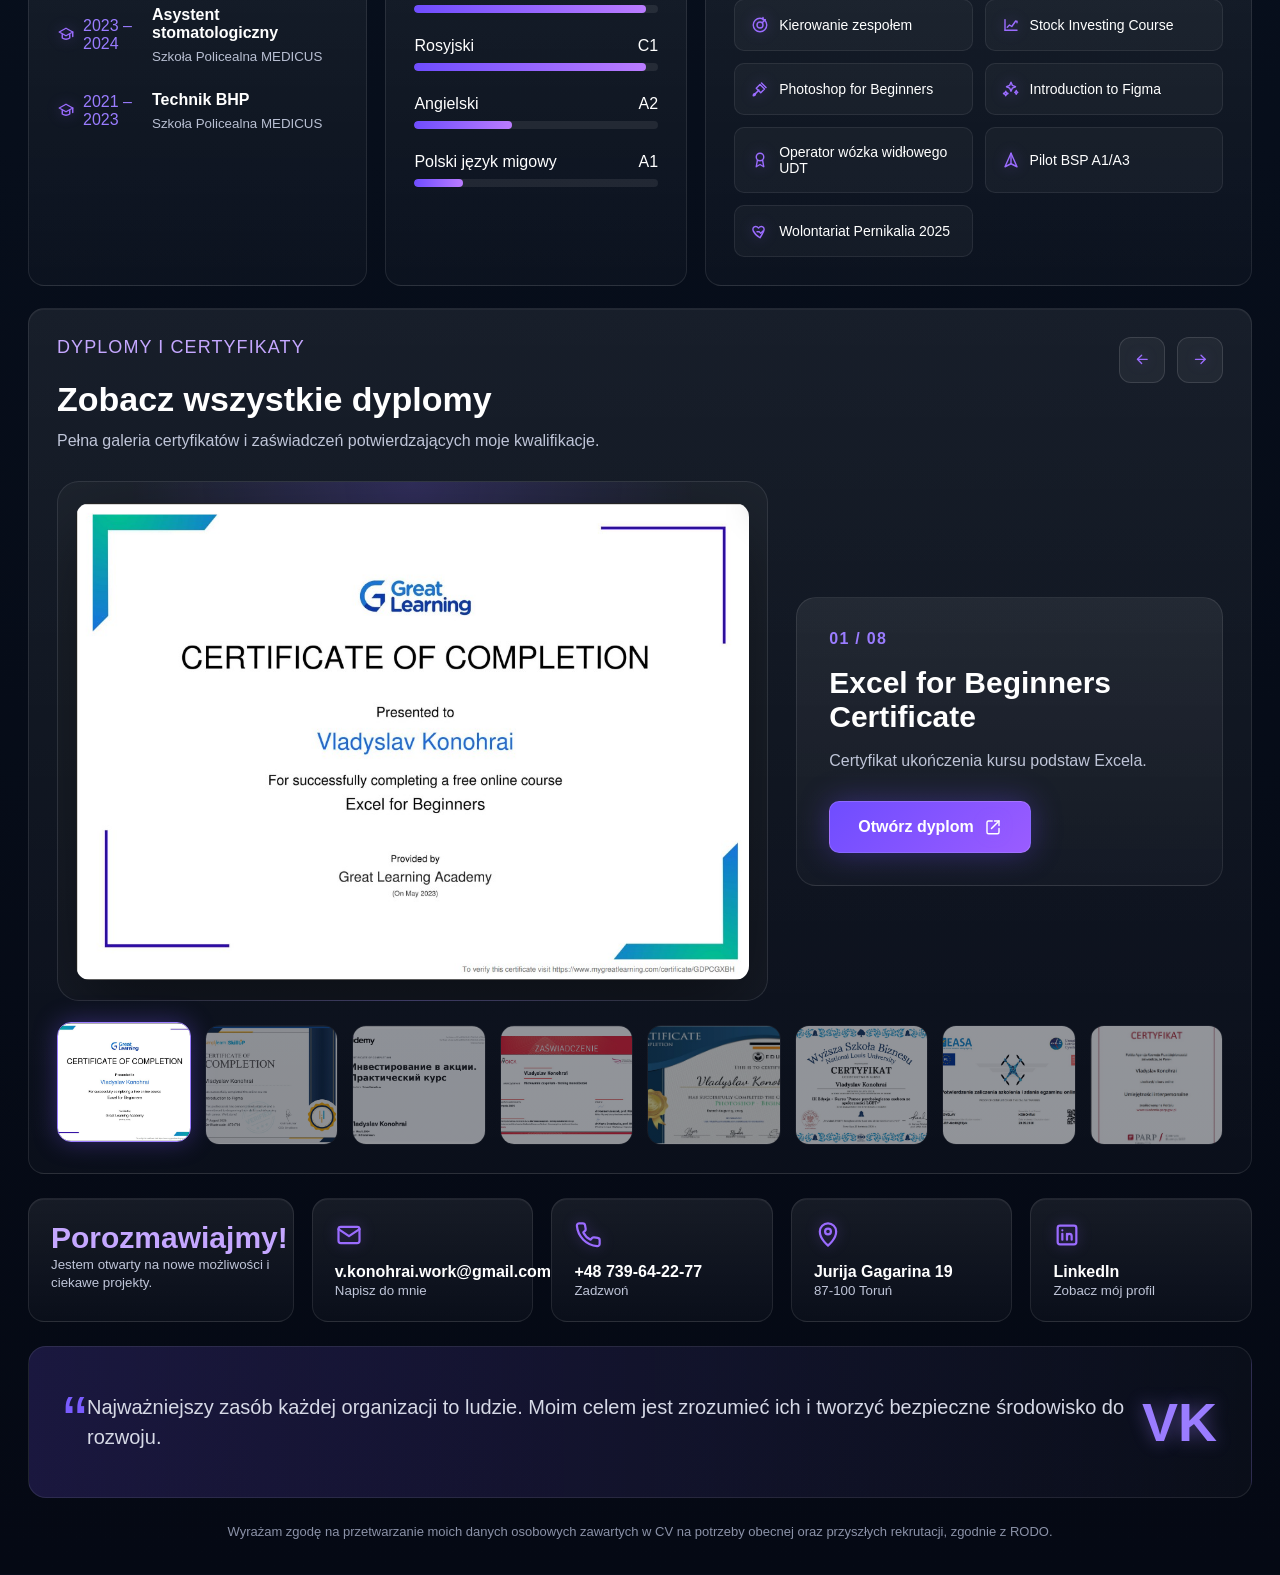
==== commit 4e8025db: "final" ====
--- a/index.html
+++ b/index.html
@@ -69,984 +69,12 @@
 <meta name="twitter:description"
       content="Nowoczesne CV online Vladyslava Konohraia.">
 
-<style>
-* {
-  margin: 0;
-  padding: 0;
-  box-sizing: border-box;
-}
-
-html {
-  scroll-behavior: smooth;
-}
-
-body {
-  font-family: Inter, Arial, sans-serif;
-  background:
-    radial-gradient(circle at 65% 12%, rgba(122, 88, 255, .35), transparent 34%),
-    radial-gradient(circle at 20% 70%, rgba(91, 73, 255, .14), transparent 30%),
-    #050914;
-  color: #fff;
-  min-height: 100vh;
-  padding: 28px;
-}
-
-.page {
-  max-width: 1500px;
-  margin: auto;
-}
-
-nav {
-  display: flex;
-  justify-content: space-between;
-  align-items: center;
-  margin-bottom: 55px;
-}
-
-.logo {
-  display: inline-flex;
-  align-items: center;
-  text-decoration: none;
-}
-
-.logo img {
-  width: 48px;
-  height: 48px;
-  display: block;
-}
-
-.menu {
-  display: flex;
-  gap: 42px;
-  font-size: 15px;
-}
-
-.menu a {
-  color: white;
-  text-decoration: none;
-  transition: .25s;
-}
-
-.menu a:hover {
-  color: #9a7cff;
-}
-
-.btn {
-  background: linear-gradient(135deg, #6f4dff, #9a5cff);
-  border: 1px solid rgba(255,255,255,.14);
-  color: white;
-  padding: 16px 28px;
-  border-radius: 10px;
-  text-decoration: none;
-  font-weight: 700;
-  box-shadow: 0 0 30px rgba(111,77,255,.35);
-}
-
-.hero {
-  display: grid;
-  grid-template-columns: 1.05fr .9fr .48fr;
-  gap: 42px;
-  align-items: center;
-  margin-bottom: 36px;
-}
-
-.tag {
-  display: inline-block;
-  padding: 12px 22px;
-  border: 1px solid rgba(166,126,255,.35);
-  border-radius: 30px;
-  color: #c7adff;
-  background: rgba(140, 90, 255, .12);
-  font-size: 14px;
-  margin-bottom: 34px;
-}
-
-h1 {
-  font-size: clamp(62px, 8vw, 110px);
-  line-height: .9;
-  letter-spacing: -5px;
-  margin-bottom: 28px;
-}
-
-@media (max-width: 768px) {
-
-  h1 {
-    font-size: 48px;
-    line-height: 1;
-    letter-spacing: -2px;
-  }
-
-}
-
-h1 span {
-  display: block;
-  background: linear-gradient(135deg, #7d62ff, #d985ff);
-  -webkit-background-clip: text;
-  color: transparent;
-}
-
-.hero p {
-  color: #d6d9e6;
-  font-size: 20px;
-  line-height: 1.65;
-  max-width: 650px;
-}
-
-.actions {
-  display: flex;
-  gap: 18px;
-  margin: 32px 0;
-}
-
-.btn.secondary {
-  background: rgba(255,255,255,.04);
-  box-shadow: none;
-}
-
-.stats {
-  display: grid;
-  grid-template-columns: repeat(4, 1fr);
-  gap: 14px;
-  margin-top: 34px;
-}
-
-.stat,
-.card,
-.exp-card,
-.contact-card {
-  background: linear-gradient(180deg, rgba(255,255,255,.07), rgba(255,255,255,.025));
-  border: 1px solid rgba(255,255,255,.09);
-  border-radius: 16px;
-  box-shadow: inset 0 1px 0 rgba(255,255,255,.05);
-}
-
-.stat {
-  padding: 20px;
-}
-
-.stat strong {
-  font-size: 30px;
-  color: #c08cff;
-}
-
-.stat small {
-  color: #b9bfd1;
-}
-
-.photo-wrap {
-  position: relative;
-  display: flex;
-  justify-content: center;
-}
-
-.photo-wrap::before {
-  content: "";
-  position: absolute;
-  width: 520px;
-  height: 520px;
-  border-radius: 50%;
-  background: radial-gradient(circle, rgba(118,80,255,.55), transparent 62%);
-  filter: blur(8px);
-  z-index: -1;
-}
-
-.photo-wrap::after {
-  content: "";
-  position: absolute;
-  width: 580px;
-  height: 580px;
-  border: 2px solid rgba(145,102,255,.35);
-  border-radius: 50%;
-  z-index: -2;
-}
-
-.photo {
-  width: 520px;
-  max-width: 100%;
-  filter: drop-shadow(0 30px 70px rgba(0,0,0,.55));
-}
-
-@media (max-width: 768px) {
-
-  .photo {
-    width: 280px;
-  }
-
-  .photo-wrap::before {
-    width: 300px;
-    height: 300px;
-  }
-
-  .photo-wrap::after {
-    width: 340px;
-    height: 340px;
-  }
-
-}
-
-.side-info {
-  display: flex;
-  flex-direction: column;
-  gap: 18px;
-}
-
-.info-box {
-  padding: 26px;
-  border-radius: 16px;
-  background: rgba(255,255,255,.055);
-  border: 1px solid rgba(255,255,255,.09);
-  color: #dfe3f4;
-}
-
-.info-box b {
-  color: white;
-}
-
-.section {
-  margin-bottom: 22px;
-}
-
-.card {
-  padding: 28px;
-}
-
-.quote-card {
-  margin-top: 24px;
-  padding: 34px;
-  border-radius: 18px;
-  background: linear-gradient(90deg, rgba(122,88,255,.18), rgba(255,255,255,.025));
-  border: 1px solid rgba(255,255,255,.09);
-  display: flex;
-  align-items: center;
-  justify-content: space-between;
-}
-
-.quote-mark {
-  font-size: 72px;
-  color: #7a5cff;
-}
-
-.quote-card p {
-  color: #d6d9e6;
-  font-size: 20px;
-  line-height: 1.5;
-}
-
-.quote-logo {
-  font-size: 54px;
-  font-weight: 900;
-  color: #9a7cff;
-}
-
-.section-title {
-  color: #c5a7ff;
-  font-size: 18px;
-  text-transform: uppercase;
-  letter-spacing: .06em;
-  margin-bottom: 22px;
-}
-
-.journey {
-  background:
-    linear-gradient(180deg, rgba(10,14,30,.25), rgba(10,14,30,.75)),
-    radial-gradient(circle at 82% 35%, rgba(122,88,255,.22), transparent 28%);
-  position: relative;
-  display: grid;
-  grid-template-columns: 340px repeat(5, 1fr);
-  gap: 22px;
-  align-items: center;
-  min-height: 430px;
-  overflow: hidden;
-}
-
-.journey-intro {
-    grid-column: 1;
-    grid-row: 1;
-
-    display: flex;
-    flex-direction: column;
-    justify-content: center;
-
-    min-height: 420px;
-
-    position: relative;
-    z-index: 5;
-}
-
-.journey .path-bg {
-  position: absolute;
-  left: 310px;
-  right: 25px;
-  top: 120px;
-  height: 140px;
-  z-index: 1;
-  opacity: .55;
-  pointer-events: none;
-}
-
-.path-bg svg {
-  width: 100%;
-  height: 100%;
-}
-
-.journey::before {
-  content: "";
-  position: absolute;
-  left: 310px;
-  right: 30px;
-  top: 120px;
-  height: 95px;
-  background:
-    radial-gradient(circle at 12% 70%, #9a7cff 0 6px, transparent 7px),
-    radial-gradient(circle at 33% 60%, #9a7cff 0 6px, transparent 7px),
-    radial-gradient(circle at 54% 68%, #9a7cff 0 6px, transparent 7px),
-    radial-gradient(circle at 76% 62%, #9a7cff 0 6px, transparent 7px),
-    radial-gradient(circle at 96% 42%, #9a7cff 0 7px, transparent 8px);
-  opacity: .95;
-  z-index: 0;
-}
-
-.journey::after {
-  content: "";
-  position: absolute;
-  left: 330px;
-  right: 40px;
-  top: 105px;
-  height: 42px;
-  background: url("data:image/svg+xml,%3Csvg viewBox='0 0 1200 80' xmlns='http://www.w3.org/2000/svg'%3E%3Cpath d='M0 40 C90 5 150 75 240 40 S390 5 480 40 S630 75 720 40 S870 5 960 40 S1110 75 1200 40' fill='none' stroke='%238f5cff' stroke-width='8' stroke-linecap='round'/%3E%3C/svg%3E") center / 100% 100% no-repeat;
-  filter: drop-shadow(0 0 18px rgba(122,88,255,.75));
-  z-index: 1;
-}
-
-.point {
-  z-index: 3;
-}
-
-.journey > div:first-child {
-  position: relative;
-  z-index: 4;
-}
-
-.journey h2 {
-  font-size: 48px;
-  line-height: 1;
-  margin-bottom: 22px;
-}
-
-.journey h2 span {
-  color: #8f5cff;
-}
-
-.journey p {
-  color: #d6d9e6;
-  line-height: 1.65;
-  max-width: 330px;
-  margin-bottom: 28px;
-}
-
-.journey .btn {
-  display: inline-flex;
-  margin-top: 4px;
-}
-
-.point {
-    position: relative;
-    text-align: center;
-    z-index: 3;
-
-    margin-top: 0;
-    padding-top: 0;
-
-    align-self: start;
-}
-
-.year {
-  color: white;
-  font-size: 18px;
-  font-weight: 800;
-  margin-bottom: 16px;
-}
-
-.icon {
-  width: 76px;
-  height: 76px;
-  margin: 0 auto 38px;
-  border-radius: 50%;
-  display: grid;
-  place-items: center;
-  font-size: 28px;
-  color: #a875ff;
-  background:
-    radial-gradient(circle at center, rgba(122,88,255,.35), rgba(122,88,255,.08));
-  border: 1px solid rgba(154,124,255,.55);
-  box-shadow: 0 0 28px rgba(122,88,255,.25);
-}
-
-.point:last-child .icon {
-  background: linear-gradient(135deg, #7a5cff, #b685ff);
-  color: white;
-  box-shadow: 0 0 45px rgba(122,88,255,.75);
-}
-
-.point b {
-  display: block;
-  font-size: 20px;
-  margin-bottom: 18px;
-}
-
-.point small {
-  display: block;
-  max-width: 190px;
-  margin: 0 auto;
-  color: #d6d9e6;
-  font-size: 15px;
-  line-height: 1.7;
-}
-
-.point:nth-of-type(3) {
-  grid-column: 2;
-  grid-row: 1;
-}
-
-.point:nth-of-type(4) {
-  grid-column: 3;
-  grid-row: 1;
-}
-
-.point:nth-of-type(5) {
-  grid-column: 4;
-  grid-row: 1;
-}
-
-.point:nth-of-type(6) {
-  grid-column: 5;
-  grid-row: 1;
-}
-
-.point:nth-of-type(7) {
-  grid-column: 6;
-  grid-row: 1;
-}
-@media (max-width: 900px) {
-
-  .journey {
-    display: flex;
-    flex-direction: column;
-    gap: 20px;
-  }
-
-  .journey-intro {
-    min-height: auto;
-  }
-
-  .point {
-    width: 100%;
-  }
-
-  .point::after {
-    display: none;
-  }
-
-}
-.point {
-  position: relative;
-}
-
-.point::after {
-  content: "";
-
-  position: absolute;
-
-  top: 155px;
-  left: 50%;
-
-  transform: translateX(-50%);
-
-  width: 2px;
-  height: 40px;
-
-  background: rgba(154,124,255,.45);
-}
-
-.point b,
-.point small {
-  background: rgba(255,255,255,.03);
-  border: 1px solid rgba(255,255,255,.06);
-  border-radius: 16px;
-  padding: 18px;
-}
-
-.strengths {
-  display: grid;
-  grid-template-columns: repeat(8, 1fr);
-  gap: 16px;
-}
-
-.strength {
-  text-align: center;
-  padding: 22px 14px;
-  border-radius: 12px;
-  background: rgba(255,255,255,.035);
-  border: 1px solid rgba(255,255,255,.08);
-  color: #e5e8f6;
-  font-size: 14px;
-}
-
-.experience {
-  display: grid;
-  grid-template-columns: repeat(5, 1fr);
-  gap: 16px;
-}
-
-@media (max-width: 768px) {
-
-  .experience {
-    grid-template-columns: 1fr;
-  }
-
-}
-
-.exp-card {
-  padding: 24px;
-  min-height: 250px;
-}
-
-.exp-card h3 {
-  font-size: 17px;
-  margin: 12px 0 6px;
-}
-
-.exp-card small {
-  color: #9fa7c4;
-}
-
-.date {
-  color: #9a7cff;
-  margin: 18px 0;
-  font-weight: 700;
-}
-
-.exp-card li {
-  margin: 8px 0;
-  color: #d1d5e6;
-  font-size: 13px;
-}
-
-.bottom-grid {
-  display: grid;
-  grid-template-columns: .9fr .8fr 1.45fr;
-  gap: 18px;
-}
-
-.timeline-item {
-  display: grid;
-  grid-template-columns: 95px 1fr;
-  margin-bottom: 26px;
-}
-
-.timeline-item span {
-  color: #9a7cff;
-}
-
-.timeline-item b {
-  display: block;
-  margin-bottom: 5px;
-}
-
-.timeline-item small {
-  color: #b8bfd2;
-}
-
-.lang {
-  margin-bottom: 24px;
-}
-
-.lang-row {
-  display: flex;
-  justify-content: space-between;
-  margin-bottom: 8px;
-}
-
-.bar {
-  height: 8px;
-  background: rgba(255,255,255,.08);
-  border-radius: 99px;
-  overflow: hidden;
-}
-
-.bar div {
-  height: 100%;
-  background: linear-gradient(90deg, #6f4dff, #ba7cff);
-  border-radius: 99px;
-}
-
-.certs {
-  display: grid;
-  grid-template-columns: repeat(2, 1fr);
-  gap: 12px;
-}
-
-@media (max-width: 768px) {
-
-  .certs {
-    grid-template-columns: 1fr;
-  }
-
-}
-
-.cert {
-  padding: 16px;
-  border-radius: 10px;
-  background: rgba(255,255,255,.035);
-  border: 1px solid rgba(255,255,255,.08);
-  font-size: 14px;
-}
-
-.contact {
-  display: grid;
-  grid-template-columns: 1.2fr repeat(4, 1fr);
-  gap: 18px;
-  margin-top: 24px;
-}
-
-@media (max-width: 768px) {
-
-  .contact {
-    grid-template-columns: 1fr;
-  }
-
-}
-
-.contact-card {
-  padding: 22px;
-}
-
-.contact-card h2 {
-  color: #c5a7ff;
-  font-size: 30px;
-}
-
-.contact-card small {
-  color: #bfc5d8;
-}
-
-.rodo {
-  text-align: center;
-  color: #8b92a8;
-  font-size: 13px;
-  margin: 26px 0 8px;
-}
-
-.info-box a,
-.contact-card a {
-  color: white;
-  text-decoration: none;
-  transition: .25s;
-}
-
-.info-box a:hover,
-.contact-card a:hover {
-  color: #9a7cff;
-}
-@media (max-width: 768px) {
-
-  .hero {
-    display: flex;
-    flex-direction: column;
-    gap: 30px;
-  }
-
-  .side-info {
-    width: 100%;
-  }
-
-}
-
-@media (max-width: 1100px) {
-  .hero,
-  .bottom-grid,
-  .contact {
-    grid-template-columns: 1fr;
-  }
-
-  .experience,
-  .strengths,
-  .stats,
-  .certs {
-    grid-template-columns: repeat(2, 1fr);
-  }
-
-  .menu {
-    display: none;
-  }
-
-  h1 {
-    font-size: 64px;
-  }
-}
-
-@media (max-width: 900px) {
-  .journey {
-    grid-template-columns: 1fr;
-  }
-
-  .journey::before,
-  .journey::after,
-  .journey .path-bg {
-    display: none;
-  }
-}
-
-.diploma-section {
-  margin-top: 22px;
-}
-
-.diploma-head {
-  display: flex;
-  justify-content: space-between;
-  align-items: flex-start;
-  gap: 24px;
-  margin-bottom: 28px;
-}
-
-.diploma-head h2 {
-  font-size: 34px;
-  margin-bottom: 10px;
-}
-
-.diploma-head p {
-  color: #bfc5d8;
-  max-width: 620px;
-  line-height: 1.55;
-}
-
-.diploma-controls {
-  display: flex;
-  gap: 12px;
-}
-
-.diploma-controls button {
-  width: 46px;
-  height: 46px;
-  border-radius: 12px;
-  border: 1px solid rgba(255,255,255,.12);
-  background: rgba(255,255,255,.05);
-  color: white;
-  font-size: 22px;
-  cursor: pointer;
-}
-
-.diploma-controls button:hover {
-  background: rgba(130, 92, 255, .25);
-  box-shadow: 0 0 24px rgba(130, 92, 255, .35);
-}
-
-.diploma-viewer {
-  display: grid;
-  grid-template-columns: 1.25fr .75fr;
-  gap: 28px;
-  align-items: center;
-}
-
-.diploma-preview {
-  height: 520px;
-  border-radius: 22px;
-  padding: 18px;
-  background:
-    radial-gradient(circle at 50% 0%, rgba(122, 88, 255, .22), transparent 45%),
-    rgba(255,255,255,.035);
-  border: 1px solid rgba(255,255,255,.09);
-  display: flex;
-  justify-content: center;
-  align-items: center;
-  overflow: hidden;
-}
-
-.diploma-preview img {
-  max-width: 100%;
-  max-height: 100%;
-  border-radius: 14px;
-  object-fit: contain;
-  box-shadow: 0 30px 80px rgba(0,0,0,.45);
-}
-
-.diploma-info {
-  padding: 32px;
-  border-radius: 20px;
-  background: linear-gradient(180deg, rgba(255,255,255,.07), rgba(255,255,255,.025));
-  border: 1px solid rgba(255,255,255,.09);
-}
-
-.diploma-info span {
-  color: #9a7cff;
-  font-weight: 800;
-  letter-spacing: .08em;
-}
-
-.hero-subtitle {
-  font-size: 32px;
-  line-height: 1.2;
-  color: #c5a7ff;
-  margin-bottom: 22px;
-}
-
-.diploma-info h3 {
-  font-size: 30px;
-  margin: 18px 0 14px;
-}
-
-.orbit-item {
-  position: absolute;
-  color: white;
-  text-align: center;
-  font-size: 22px;
-  z-index: 3;
-}
-
-@media (max-width: 768px) {
-
-  .orbit-item {
-    display: none;
-  }
-
-}
-
-.orbit-item span {
-  display: block;
-  margin-top: 8px;
-  font-size: 14px;
-}
-
-.orbit-1 { top: 70px; left: 30px; }
-.orbit-2 { top: 80px; right: 20px; }
-.orbit-3 { bottom: 80px; left: 25px; }
-.orbit-4 { bottom: 80px; right: 30px; }
-
-.diploma-info p {
-  color: #bfc5d8;
-  line-height: 1.6;
-  margin-bottom: 28px;
-}
-
-.diploma-thumbs {
-  display: grid;
-  grid-template-columns: repeat(8, 1fr);
-  gap: 14px;
-  margin-top: 24px;
-}
-
-.diploma-thumbs img {
-  width: 100%;
-  height: 120px;
-  object-fit: cover;
-  border-radius: 14px;
-  border: 1px solid rgba(255,255,255,.09);
-  opacity: .55;
-  cursor: pointer;
-  transition: .25s;
-}
-
-.diploma-thumbs img:hover,
-.diploma-thumbs img.active {
-  opacity: 1;
-  border-color: #9a7cff;
-  box-shadow: 0 0 25px rgba(122, 88, 255, .35);
-  transform: translateY(-3px);
-}
-
-@media (max-width: 900px) {
-  .diploma-head,
-  .diploma-viewer {
-    grid-template-columns: 1fr;
-    display: grid;
-  }
-
-  .diploma-thumbs {
-    grid-template-columns: repeat(2, 1fr);
-  }
-
-  .diploma-preview {
-    height: 360px;
-  }
-}
-
-@media (max-width: 600px) {
-  body {
-    padding: 16px;
-  }
-
-  .experience,
-  .strengths,
-  .stats,
-  .certs {
-    grid-template-columns: 1fr;
-  }
-
-  .actions {
-    flex-direction: column;
-  }
-}
-
-@media (max-width: 768px) {
-
-  body {
-    padding: 12px;
-  }
-
-  .card,
-  .exp-card,
-  .info-box,
-  .contact-card {
-    padding: 18px;
-  }
-
-  h1 {
-    font-size: 48px;
-    letter-spacing: -2px;
-  }
-
-  .hero-subtitle {
-    font-size: 22px;
-  }
-
-  .hero p {
-    font-size: 16px;
-  }
-
-  .photo {
-    width: 280px;
-  }
-
-  .orbit-item {
-    display: none;
-  }
-
-  .stats,
-  .strengths,
-  .experience,
-  .certs,
-  .contact,
-  .bottom-grid {
-    grid-template-columns: 1fr;
-  }
-
-  .journey {
-    display: flex;
-    flex-direction: column;
-  }
-
-  .point::after {
-    display: none;
-  }
-
-  .diploma-thumbs {
-    grid-template-columns: repeat(2, 1fr);
-  }
-}
-</style>
-
-<meta name="twitter:description"
-      content="Nowoczesne CV online Vladyslava Konohraia.">
+<link rel="stylesheet" href="assets/css/base.css">
+<link rel="stylesheet" href="assets/css/journey.css">
+<link rel="stylesheet" href="assets/css/sections.css">
+<link rel="stylesheet" href="assets/css/diplomas.css">
+<link rel="stylesheet" href="assets/css/icons.css">
+<link rel="stylesheet" href="assets/css/responsive.css">
 
 <script type="application/ld+json">
 {
@@ -1088,15 +116,17 @@
 </head>
 
 <body>
+<a class="skip-link" href="#home">Przejdź do treści</a>
 <div class="page">
 
-  <nav>
+  <nav aria-label="Główna nawigacja">
     <a class="logo" href="#home" aria-label="Vladyslav Konohrai">
   <img src="logocv.svg" alt="Vladyslav Konohrai logo">
 </a>
 
     <div class="menu">
       <a href="#about">O mnie</a>
+      <a href="#services">Zakres</a>
       <a href="#experience">Doświadczenie</a>
       <a href="#education">Edukacja</a>
       <a href="#skills">Umiejętności</a>
@@ -1104,11 +134,17 @@
       <a href="#contact">Kontakt</a>
     </div>
 
-    <a class="btn"
+    <div class="lang-switch" aria-label="Wybierz język strony">
+      <button type="button" data-lang="pl" class="active" aria-pressed="true">PL</button>
+      <button type="button" data-lang="en" aria-pressed="false">EN</button>
+      <button type="button" data-lang="ru" aria-pressed="false">RU</button>
+    </div>
+
+    <a class="btn nav-cta"
    href="CV_Vladyslav_Konohrai.pdf"
    target="_blank"
    download="CV_Vladyslav_Konohrai.pdf">
-   Pobierz CV
+   Pobierz CV <vk-icon name="download"></vk-icon>
 </a>
   </nav>
 
@@ -1127,47 +163,74 @@
         Student psychologii z doświadczeniem w pracy fizycznej, obsłudze klienta
         oraz w obszarze BHP. Motywuje mnie nauka, odpowiedzialność i rozwój.
         </p>
+
+      <div class="hero-pills" aria-label="Najważniejsze obszary">
+        <span><vk-icon name="shield"></vk-icon> Inspektor BHP</span>
+        <span><vk-icon name="brain"></vk-icon> Psychologia UMK</span>
+        <span><vk-icon name="clipboard-check"></vk-icon> Organizacja pracy</span>
+        <span><vk-icon name="map-pin"></vk-icon> Toruń</span>
+      </div>
 
       <div class="actions">
         <a class="btn"
    href="CV_Vladyslav_Konohrai.pdf"
    target="_blank"
    download="CV_Vladyslav_Konohrai.pdf">
-   Pobierz CV
+   Pobierz CV <vk-icon name="download"></vk-icon>
 </a>
-        <a class="btn secondary" href="mailto:v.konohrai.work@gmail.com">Skontaktuj się</a>
+        <a class="btn secondary" href="mailto:v.konohrai.work@gmail.com">Skontaktuj się <vk-icon name="arrow-right"></vk-icon></a>
       </div>
 
       <div class="stats">
-        <div class="stat"><strong>5+</strong><br><small>lat doświadczenia</small></div>
-        <div class="stat"><strong>3</strong><br><small>kierunki edukacji</small></div>
-        <div class="stat"><strong>4</strong><br><small>języki</small></div>
-        <div class="stat"><strong>10+</strong><br><small>certyfikatów</small></div>
+        <div class="stat"><vk-icon name="briefcase"></vk-icon><strong>5+</strong><small>lat doświadczenia</small></div>
+        <div class="stat"><vk-icon name="graduation-cap"></vk-icon><strong>3</strong><small>kierunki edukacji</small></div>
+        <div class="stat"><vk-icon name="globe"></vk-icon><strong>5</strong><small>języków</small></div>
+        <div class="stat"><vk-icon name="award"></vk-icon><strong>10+</strong><small>certyfikatów</small></div>
       </div>
     </div>
 
     <div class="photo-wrap">
     <img class="photo" src="photo.png" alt="Vladyslav Konohrai">
 
-    <div class="orbit-item orbit-1">🧠<br><span>Psychology</span></div>
-    <div class="orbit-item orbit-2">👥<br><span>Leadership</span></div>
-    <div class="orbit-item orbit-3">📊<br><span>Analysis</span></div>
-    <div class="orbit-item orbit-4">🛡️<br><span>Safety</span></div>
+    <div class="orbit-item orbit-1"><vk-icon name="brain"></vk-icon><span>Psychology</span></div>
+    <div class="orbit-item orbit-2"><vk-icon name="users"></vk-icon><span>Leadership</span></div>
+    <div class="orbit-item orbit-3"><vk-icon name="chart"></vk-icon><span>Analysis</span></div>
+    <div class="orbit-item orbit-4"><vk-icon name="shield"></vk-icon><span>Safety</span></div>
     </div>
 
     <div class="side-info">
-      <div class="info-box"><b>📍 Jurija Gagarina 19</b><br>87-100 Toruń</div>
-      <div class="info-box"><b>☎ +48 739-64-22-77</b></div>
+      <div class="info-box"><b><vk-icon name="map-pin"></vk-icon> Jurija Gagarina 19</b><br>87-100 Toruń</div>
+      <div class="info-box"><b><vk-icon name="phone"></vk-icon> +48 739-64-22-77</b></div>
       <div class="info-box">
   <b>
-    ✉
+    <vk-icon name="mail"></vk-icon>
     <a href="mailto:v.konohrai.work@gmail.com?subject=Kontakt%20ze%20strony%20CV">
       v.konohrai.work@gmail.com
     </a>
   </b>
 </div>
-      <div class="info-box"><b>✦ Dostępny do współpracy</b><br>Otwarty na nowe możliwości</div>
-    </div>
+      <div class="info-box"><b><vk-icon name="star"></vk-icon> Dostępny do współpracy</b><br>Otwarty na nowe możliwości</div>
+    </div>
+  </section>
+
+  <section class="section focus-strip" aria-label="Najważniejsze kompetencje">
+    <article class="focus-card focus-card-primary">
+      <div class="focus-top"><vk-icon name="shield"></vk-icon><span>01</span></div>
+      <h2>Bezpieczeństwo pracy</h2>
+      <p>Dokumentacja, szkolenia i praktyczne podejście do procedur BHP.</p>
+    </article>
+
+    <article class="focus-card">
+      <div class="focus-top"><vk-icon name="users"></vk-icon><span>02</span></div>
+      <h2>Praca z ludźmi</h2>
+      <p>Komunikacja, obsługa klienta i wsparcie zespołu w codziennych zadaniach.</p>
+    </article>
+
+    <article class="focus-card">
+      <div class="focus-top"><vk-icon name="target"></vk-icon><span>03</span></div>
+      <h2>Analiza i porządek</h2>
+      <p>Uważność na detale, szybka adaptacja i odpowiedzialność za wynik.</p>
+    </article>
   </section>
 
   <section id="about" class="section card">
@@ -1214,41 +277,41 @@
       </p>
 
       <a href="#experience" class="btn secondary">
-        Poznaj moją historię →
+        Poznaj moją historię <vk-icon name="arrow-right"></vk-icon>
       </a>
     </div>
 
     <div class="point">
       <div class="year">2019</div>
-      <div class="icon">▦</div>
+      <div class="icon"><vk-icon name="building"></vk-icon></div>
       <b>Budownictwo</b>
       <small>Pierwsze doświadczenie w pracy fizycznej i na budowie.</small>
     </div>
 
     <div class="point">
       <div class="year">2020</div>
-      <div class="icon">⌁</div>
+      <div class="icon"><vk-icon name="sprout"></vk-icon></div>
       <b>Farma</b>
       <small>Praca w gospodarstwie, opieka nad zwierzętami, dyscyplina.</small>
     </div>
 
     <div class="point">
       <div class="year">2022</div>
-      <div class="icon">▥</div>
+      <div class="icon"><vk-icon name="factory"></vk-icon></div>
       <b>Przemysł</b>
       <small>Lakierowanie, organizacja pracy i zarządzanie zespołem.</small>
     </div>
 
     <div class="point">
       <div class="year">2024</div>
-      <div class="icon">♢</div>
+      <div class="icon"><vk-icon name="shield"></vk-icon></div>
       <b>Specjalista BHP</b>
       <small>Odpowiedzialność za bezpieczeństwo, szkolenia i procedury.</small>
     </div>
 
     <div class="point">
       <div class="year">2024+</div>
-      <div class="icon">◎</div>
+      <div class="icon"><vk-icon name="brain"></vk-icon></div>
       <b>Psychologia</b>
       <small>Rozwój wiedzy o człowieku, motywacji i komunikacji.</small>
     </div>
@@ -1258,14 +321,48 @@
   <section id="skills" class="section card">
     <div class="section-title">Moje mocne strony</div>
     <div class="strengths">
-      <div class="strength">Organizacja<br>i samodzielność</div>
-      <div class="strength">Praca pod presją<br>czasu</div>
-      <div class="strength">Obsługa klienta<br>i komunikacja</div>
-      <div class="strength">Rozwiązywanie<br>problemów</div>
-      <div class="strength">Szybka nauka<br>i adaptacja</div>
-      <div class="strength">Odpowiedzialność<br>i zaangażowanie</div>
-      <div class="strength">Uprawnienia<br>UDT</div>
-      <div class="strength">Praca zespołowa<br>i wsparcie</div>
+      <div class="strength"><vk-icon name="clipboard-check"></vk-icon><span>Organizacja<br>i samodzielność</span></div>
+      <div class="strength"><vk-icon name="clock"></vk-icon><span>Praca pod presją<br>czasu</span></div>
+      <div class="strength"><vk-icon name="message"></vk-icon><span>Obsługa klienta<br>i komunikacja</span></div>
+      <div class="strength"><vk-icon name="target"></vk-icon><span>Rozwiązywanie<br>problemów</span></div>
+      <div class="strength"><vk-icon name="sparkles"></vk-icon><span>Szybka nauka<br>i adaptacja</span></div>
+      <div class="strength"><vk-icon name="shield"></vk-icon><span>Odpowiedzialność<br>i zaangażowanie</span></div>
+      <div class="strength"><vk-icon name="award"></vk-icon><span>Uprawnienia<br>UDT</span></div>
+      <div class="strength"><vk-icon name="users"></vk-icon><span>Praca zespołowa<br>i wsparcie</span></div>
+    </div>
+  </section>
+
+  <section id="services" class="section service-section">
+    <div class="section-heading">
+      <div class="section-title">Zakres współpracy</div>
+      <h2>Co wnoszę do zespołu</h2>
+      <p>Łączę praktyczne doświadczenie z BHP, pracą operacyjną i psychologicznym spojrzeniem na ludzi.</p>
+    </div>
+
+    <div class="service-grid">
+      <article class="service-card">
+        <div class="service-icon"><vk-icon name="shield"></vk-icon></div>
+        <h3>Procedury i dokumentacja</h3>
+        <p>Wsparcie w tworzeniu dokumentacji, analizie zagrożeń i porządkowaniu zasad pracy.</p>
+      </article>
+
+      <article class="service-card">
+        <div class="service-icon"><vk-icon name="users"></vk-icon></div>
+        <h3>Komunikacja z zespołem</h3>
+        <p>Spokojna praca z ludźmi, wyjaśnianie zasad i budowanie odpowiedzialności.</p>
+      </article>
+
+      <article class="service-card">
+        <div class="service-icon"><vk-icon name="clipboard-check"></vk-icon></div>
+        <h3>Organizacja stanowiska</h3>
+        <p>Praktyczne spojrzenie na proces, ergonomię, jakość i codzienną efektywność.</p>
+      </article>
+
+      <article class="service-card">
+        <div class="service-icon"><vk-icon name="brain"></vk-icon></div>
+        <h3>Rozwój i nauka</h3>
+        <p>Szybkie uczenie się, zbieranie informacji i przekładanie wiedzy na działanie.</p>
+      </article>
     </div>
   </section>
 
@@ -1274,7 +371,7 @@
 
     <div class="experience">
       <div class="exp-card">
-        <div class="icon">♢</div>
+        <div class="icon"><vk-icon name="hard-hat"></vk-icon></div>
         <h3>Inspektor ds. BHP</h3>
         <small>SOL-WORK Tetiana Logvyn</small>
         <div class="date">10.2024 – obecnie</div>
@@ -1287,7 +384,7 @@
       </div>
 
       <div class="exp-card">
-        <div class="icon">▥</div>
+        <div class="icon"><vk-icon name="paintbrush"></vk-icon></div>
         <h3>Pomocnik lakiernika</h3>
         <small>Palfinger Poland Sp. z o.o.</small>
         <div class="date">06.2022 – 08.2024</div>
@@ -1300,7 +397,7 @@
       </div>
 
       <div class="exp-card">
-        <div class="icon">▣</div>
+        <div class="icon"><vk-icon name="utensils"></vk-icon></div>
         <h3>Pracownik restauracji</h3>
         <small>Wojciech Szpila Sp. z o.o.</small>
         <div class="date">09.2023 – 12.2023</div>
@@ -1313,7 +410,7 @@
       </div>
 
       <div class="exp-card">
-        <div class="icon">▤</div>
+        <div class="icon"><vk-icon name="store"></vk-icon></div>
         <h3>Pracownik restauracji</h3>
         <small>Happy Food AWK Sp. z o.o.</small>
         <div class="date">08.2025 – 11.2025</div>
@@ -1326,7 +423,7 @@
       </div>
 
       <div class="exp-card">
-        <div class="icon">▧</div>
+        <div class="icon"><vk-icon name="hammer"></vk-icon></div>
         <h3>Pomocnik budowlany</h3>
         <small>Ukraina</small>
         <div class="date">04.2019 – 12.2019</div>
@@ -1345,17 +442,17 @@
       <div class="section-title">Edukacja</div>
 
       <div class="timeline-item">
-        <span>2024 – obecnie</span>
+        <span><vk-icon name="graduation-cap"></vk-icon> 2024 – obecnie</span>
         <div><b>Psychologia</b><small>Uniwersytet Mikołaja Kopernika w Toruniu</small></div>
       </div>
 
       <div class="timeline-item">
-        <span>2023 – 2024</span>
+        <span><vk-icon name="graduation-cap"></vk-icon> 2023 – 2024</span>
         <div><b>Asystent stomatologiczny</b><small>Szkoła Policealna MEDICUS</small></div>
       </div>
 
       <div class="timeline-item">
-        <span>2021 – 2023</span>
+        <span><vk-icon name="graduation-cap"></vk-icon> 2021 – 2023</span>
         <div><b>Technik BHP</b><small>Szkoła Policealna MEDICUS</small></div>
       </div>
     </div>
@@ -1364,23 +461,28 @@
       <div class="section-title">Języki</div>
 
       <div class="lang">
-        <div class="lang-row"><span>Ukraiński</span><span>ojczysty</span></div>
+        <div class="lang-row"><span>Ukraiński</span><span>C2</span></div>
         <div class="bar"><div style="width:100%"></div></div>
       </div>
 
       <div class="lang">
-        <div class="lang-row"><span>Polski</span><span>biegły</span></div>
+        <div class="lang-row"><span>Polski</span><span>C1</span></div>
         <div class="bar"><div style="width:95%"></div></div>
       </div>
 
       <div class="lang">
-        <div class="lang-row"><span>Rosyjski</span><span>biegły</span></div>
+        <div class="lang-row"><span>Rosyjski</span><span>C1</span></div>
         <div class="bar"><div style="width:95%"></div></div>
       </div>
 
       <div class="lang">
-        <div class="lang-row"><span>Angielski</span><span>podstawowy</span></div>
+        <div class="lang-row"><span>Angielski</span><span>A2</span></div>
         <div class="bar"><div style="width:40%"></div></div>
+      </div>
+
+      <div class="lang">
+        <div class="lang-row"><span>Polski język migowy</span><span>A1</span></div>
+        <div class="bar"><div style="width:20%"></div></div>
       </div>
     </div>
 
@@ -1388,15 +490,15 @@
       <div class="section-title">Osiągnięcia i certyfikaty</div>
 
       <div class="certs">
-        <div class="cert">Excel for Beginners Certificate</div>
-        <div class="cert">Umiejętności interpersonalne</div>
-        <div class="cert">Kierowanie zespołem</div>
-        <div class="cert">Stock Investing Course</div>
-        <div class="cert">Photoshop for Beginners</div>
-        <div class="cert">Introduction to Figma</div>
-        <div class="cert">Operator wózka widłowego UDT</div>
-        <div class="cert">Pilot BSP A1/A3</div>
-        <div class="cert">Wolontariat Pernikalia 2025</div>
+        <div class="cert"><vk-icon name="file-check"></vk-icon> Excel for Beginners Certificate</div>
+        <div class="cert"><vk-icon name="users"></vk-icon> Umiejętności interpersonalne</div>
+        <div class="cert"><vk-icon name="target"></vk-icon> Kierowanie zespołem</div>
+        <div class="cert"><vk-icon name="chart"></vk-icon> Stock Investing Course</div>
+        <div class="cert"><vk-icon name="paintbrush"></vk-icon> Photoshop for Beginners</div>
+        <div class="cert"><vk-icon name="sparkles"></vk-icon> Introduction to Figma</div>
+        <div class="cert"><vk-icon name="award"></vk-icon> Operator wózka widłowego UDT</div>
+        <div class="cert"><vk-icon name="navigation"></vk-icon> Pilot BSP A1/A3</div>
+        <div class="cert"><vk-icon name="heart-handshake"></vk-icon> Wolontariat Pernikalia 2025</div>
       </div>
     </div>
   </section>
@@ -1411,8 +513,8 @@
     </div>
 
     <div class="diploma-controls">
-      <button onclick="prevDiploma()">←</button>
-      <button onclick="nextDiploma()">→</button>
+      <button type="button" data-diploma-prev aria-label="Poprzedni dyplom"><vk-icon name="arrow-left"></vk-icon></button>
+      <button type="button" data-diploma-next aria-label="Następny dyplom"><vk-icon name="arrow-right"></vk-icon></button>
     </div>
   </div>
 
@@ -1426,21 +528,21 @@
       <h3 id="diplomaTitle">Excel for Beginners Certificate</h3>
       <p id="diplomaDesc">Certyfikat ukończenia kursu podstaw Excela.</p>
 
-      <a id="diplomaPdf" class="btn" href="dyplomy/ExcelDyp.pdf" target="_blank">
-        Otwórz dyplom
+      <a id="diplomaPdf" class="btn" href="dyplomy/ExcelDyp.pdf" target="_blank" rel="noopener">
+        Otwórz dyplom <vk-icon name="external-link"></vk-icon>
       </a>
     </div>
   </div>
 
   <div class="diploma-thumbs">
-    <img src="dyplomy/ExcelDyp.jpg" onclick="showDiploma(0)" class="active">
-    <img src="dyplomy/FigmaDyp.jpg" onclick="showDiploma(1)">
-    <img src="dyplomy/InwestDyp1.jpg" onclick="showDiploma(2)">
-    <img src="dyplomy/MenedzDyp.jpg" onclick="showDiploma(3)">
-    <img src="dyplomy/PhotoshopDyp.jpg" onclick="showDiploma(4)">
-    <img src="dyplomy/PomocLGBT.jpg" onclick="showDiploma(5)">
-    <img src="dyplomy/potwierdzenie_zdania_egzaminu_A1A3.jpg" onclick="showDiploma(6)">
-    <img src="dyplomy/UmiejętnościinterpersonalneDyp.jpg" onclick="showDiploma(7)">
+    <img src="dyplomy/ExcelDyp.jpg" class="active" alt="Excel for Beginners Certificate">
+    <img src="dyplomy/FigmaDyp.jpg" alt="Introduction to Figma">
+    <img src="dyplomy/InwestDyp1.jpg" alt="Stock Investing: A Practical Course">
+    <img src="dyplomy/MenedzDyp.jpg" alt="Kierowanie zespołem">
+    <img src="dyplomy/PhotoshopDyp.jpg" alt="Photoshop for Beginners">
+    <img src="dyplomy/PomocLGBT.jpg" alt="Pomoc osobom LGBT+">
+    <img src="dyplomy/potwierdzenie_zdania_egzaminu_A1A3.jpg" alt="Pilot BSP A1/A3">
+    <img src="dyplomy/UmiejętnościinterpersonalneDyp.jpg" alt="Umiejętności interpersonalne">
   </div>
 </section>
 
@@ -1450,21 +552,12 @@
       <small>Jestem otwarty na nowe możliwości i ciekawe projekty.</small>
     </div>
 
-    <div class="contact-card">
-  ✉<br>
-
-  <b>
-    <a href="mailto:v.konohrai.work@gmail.com?subject=Kontakt%20ze%20strony%20CV">
-      v.konohrai.work@gmail.com
+    <a class="contact-card contact-link" href="mailto:v.konohrai.work@gmail.com?subject=Kontakt%20ze%20strony%20CV">
+      <vk-icon name="mail"></vk-icon><br><b>v.konohrai.work@gmail.com</b><br><small>Napisz do mnie</small>
     </a>
-  </b>
-
-  <br>
-  <small>Napisz do mnie</small>
-</div>
-    <div class="contact-card">☎<br><b>+48 739-64-22-77</b><br><small>Zadzwoń</small></div>
-    <div class="contact-card">📍<br><b>Jurija Gagarina 19</b><br><small>87-100 Toruń</small></div>
-    <div class="contact-card">in<br><b>LinkedIn</b><br><small>Zobacz mój profil</small></div>
+    <a class="contact-card contact-link" href="tel:+48739642277"><vk-icon name="phone"></vk-icon><br><b>+48 739-64-22-77</b><br><small>Zadzwoń</small></a>
+    <div class="contact-card"><vk-icon name="map-pin"></vk-icon><br><b>Jurija Gagarina 19</b><br><small>87-100 Toruń</small></div>
+    <div class="contact-card"><vk-icon name="linkedin"></vk-icon><br><b>LinkedIn</b><br><small>Zobacz mój profil</small></div>
   </section>
     <section class="quote-card">
     <div class="quote-mark">“</div>
@@ -1481,85 +574,9 @@
   </div>
 
 </div>
-<script>
-const diplomas = [
-  {
-    title: "Excel for Beginners Certificate",
-    desc: "Certyfikat ukończenia kursu podstaw Excela.",
-    img: "dyplomy/ExcelDyp.jpg",
-    pdf: "dyplomy/ExcelDyp.pdf"
-  },
-  {
-    title: "Introduction to Figma",
-    desc: "Certyfikat ukończenia kursu wprowadzającego do Figma.",
-    img: "dyplomy/FigmaDyp.jpg",
-    pdf: "dyplomy/FigmaDyp.pdf"
-  },
-  {
-    title: "Stock Investing: A Practical Course",
-    desc: "Certyfikat ukończenia praktycznego kursu inwestowania w akcje.",
-    img: "dyplomy/InwestDyp1.jpg",
-    pdf: "dyplomy/InwestDyp1.pdf"
-  },
-  {
-    title: "Kierowanie zespołem",
-    desc: "Zaświadczenie ukończenia treningu menedżerskiego.",
-    img: "dyplomy/MenedzDyp.jpg",
-    pdf: "dyplomy/MenedzDyp.pdf"
-  },
-  {
-    title: "Photoshop for Beginners",
-    desc: "Certyfikat ukończenia kursu podstaw Adobe Photoshop.",
-    img: "dyplomy/PhotoshopDyp.jpg",
-    pdf: "dyplomy/PhotoshopDyp.pdf"
-  },
-  {
-    title: "Pomoc osobom LGBT+",
-    desc: "Certyfikat ukończenia szkolenia specjalistycznego.",
-    img: "dyplomy/PomocLGBT.jpg",
-    pdf: "dyplomy/PomocLGBT.pdf"
-  },
-  {
-    title: "Pilot BSP A1/A3",
-    desc: "Potwierdzenie zaliczenia szkolenia i zdania egzaminu.",
-    img: "dyplomy/potwierdzenie_zdania_egzaminu_A1A3.jpg",
-    pdf: "dyplomy/potwierdzenie_zdania_egzaminu_A1A3.pdf"
-  },
-  {
-    title: "Umiejętności interpersonalne",
-    desc: "Certyfikat ukończenia kursu z zakresu umiejętności interpersonalnych.",
-    img: "dyplomy/UmiejętnościinterpersonalneDyp.jpg",
-    pdf: "dyplomy/UmiejętnościinterpersonalneDyp.pdf"
-  }
-];
-
-let currentDiploma = 0;
-
-function showDiploma(index) {
-  currentDiploma = index;
-
-  const diploma = diplomas[index];
-
-  document.getElementById("diplomaImage").src = diploma.img;
-  document.getElementById("diplomaTitle").textContent = diploma.title;
-  document.getElementById("diplomaDesc").textContent = diploma.desc;
-  document.getElementById("diplomaPdf").href = diploma.pdf;
-  document.getElementById("diplomaCount").textContent =
-    String(index + 1).padStart(2, "0") + " / " + String(diplomas.length).padStart(2, "0");
-
-  document.querySelectorAll(".diploma-thumbs img").forEach((img, i) => {
-    img.classList.toggle("active", i === index);
-  });
-}
-
-function nextDiploma() {
-  showDiploma((currentDiploma + 1) % diplomas.length);
-}
-
-function prevDiploma() {
-  showDiploma((currentDiploma - 1 + diplomas.length) % diplomas.length);
-}
-</script>
-
+<script src="assets/js/diplomas-data.js" defer></script>
+<script src="assets/js/icons.js" defer></script>
+<script src="assets/js/translations.js" defer></script>
+<script src="assets/js/diploma-gallery.js" defer></script>
 </body>
-</html>+</html>
--- a/assets/css/base.css
+++ b/assets/css/base.css
@@ -0,0 +1,447 @@
+* {
+  margin: 0;
+  padding: 0;
+  box-sizing: border-box;
+}
+
+:root {
+  --bg: #050914;
+  --panel: rgba(255,255,255,.07);
+  --panel-soft: rgba(255,255,255,.035);
+  --line: rgba(255,255,255,.1);
+  --text: #fff;
+  --muted: #b9bfd1;
+  --violet: #8d6bff;
+  --cyan: #62d9ff;
+  --green: #65e0a3;
+  --amber: #f7c86b;
+}
+
+html {
+  scroll-behavior: smooth;
+}
+
+body {
+  font-family: Inter, Arial, sans-serif;
+  background:
+    linear-gradient(135deg, rgba(122, 88, 255, .28), transparent 32%),
+    linear-gradient(225deg, rgba(98, 217, 255, .14), transparent 34%),
+    linear-gradient(180deg, #050914 0%, #08111f 52%, #050914 100%);
+  color: var(--text);
+  min-height: 100vh;
+  padding: 28px;
+  overflow-x: hidden;
+}
+
+.page {
+  width: min(100%, 1500px);
+  margin: auto;
+}
+
+.skip-link {
+  position: fixed;
+  top: 12px;
+  left: 12px;
+  z-index: 100;
+  transform: translateY(-140%);
+  background: #fff;
+  color: #050914;
+  padding: 10px 14px;
+  border-radius: 8px;
+  text-decoration: none;
+  font-weight: 800;
+  transition: transform .2s ease;
+}
+
+.skip-link:focus {
+  transform: translateY(0);
+}
+
+nav {
+  display: flex;
+  justify-content: space-between;
+  align-items: center;
+  gap: 18px;
+  margin-bottom: 48px;
+  padding: 12px;
+  border: 1px solid var(--line);
+  border-radius: 18px;
+  background: rgba(5, 9, 20, .78);
+  backdrop-filter: blur(18px);
+  position: sticky;
+  top: 14px;
+  z-index: 20;
+}
+
+.logo {
+  display: inline-flex;
+  align-items: center;
+  text-decoration: none;
+}
+
+.logo img {
+  width: 48px;
+  height: 48px;
+  display: block;
+}
+
+.menu {
+  display: flex;
+  gap: 8px;
+  font-size: 15px;
+  align-items: center;
+  justify-content: center;
+  flex-wrap: wrap;
+}
+
+.menu a {
+  color: var(--text);
+  text-decoration: none;
+  padding: 10px 12px;
+  border: 1px solid transparent;
+  border-radius: 999px;
+  transition: .25s;
+}
+
+.menu a:hover {
+  color: #fff;
+  border-color: rgba(154,124,255,.35);
+  background: rgba(255,255,255,.055);
+}
+
+.lang-switch {
+  display: inline-flex;
+  align-items: center;
+  gap: 4px;
+  padding: 4px;
+  border: 1px solid rgba(154, 124, 255, .25);
+  border-radius: 999px;
+  background: rgba(255, 255, 255, .04);
+}
+
+.lang-switch button {
+  width: 38px;
+  height: 34px;
+  border: 0;
+  border-radius: 999px;
+  color: #d9ddf0;
+  background: transparent;
+  font: inherit;
+  font-size: 13px;
+  font-weight: 800;
+  cursor: pointer;
+  transition: color .2s ease, background .2s ease, box-shadow .2s ease;
+}
+
+.lang-switch button:hover,
+.lang-switch button.active {
+  color: white;
+  background: rgba(154, 92, 255, .32);
+  box-shadow: 0 0 18px rgba(154, 92, 255, .22);
+}
+
+.lang-switch button:focus-visible {
+  outline: 2px solid rgba(98, 217, 255, .72);
+  outline-offset: 2px;
+}
+
+.btn {
+  background: linear-gradient(135deg, #6f4dff, #9a5cff);
+  border: 1px solid rgba(255,255,255,.14);
+  color: white;
+  padding: 16px 28px;
+  border-radius: 10px;
+  text-decoration: none;
+  font-weight: 700;
+  box-shadow: 0 0 30px rgba(111,77,255,.35);
+  display: inline-flex;
+  align-items: center;
+  justify-content: center;
+  min-height: 48px;
+  transition: transform .22s ease, box-shadow .22s ease, border-color .22s ease;
+}
+
+.btn:hover {
+  transform: translateY(-2px);
+  box-shadow: 0 18px 40px rgba(111,77,255,.28);
+}
+
+.nav-cta {
+  white-space: nowrap;
+}
+
+.hero {
+  display: grid;
+  grid-template-columns: minmax(420px, 1fr) minmax(560px, .95fr) minmax(248px, .5fr);
+  gap: 24px;
+  align-items: start;
+  min-height: 750px;
+  margin-bottom: 34px;
+  padding: 22px 0 8px;
+}
+
+.tag {
+  display: inline-block;
+  padding: 12px 22px;
+  border: 1px solid rgba(166,126,255,.35);
+  border-radius: 30px;
+  color: #c7adff;
+  background: rgba(140, 90, 255, .12);
+  font-size: 14px;
+  margin-bottom: 34px;
+}
+
+h1 {
+  font-size: 88px;
+  line-height: .9;
+  letter-spacing: 0;
+  margin-bottom: 28px;
+}
+
+@media (max-width: 768px) {
+
+  h1 {
+    font-size: 48px;
+    line-height: 1;
+    letter-spacing: 0;
+  }
+
+}
+
+h1 span {
+  display: block;
+  background: linear-gradient(135deg, #7d62ff, #d985ff);
+  -webkit-background-clip: text;
+  color: transparent;
+}
+
+.hero p {
+  color: #d6d9e6;
+  font-size: 20px;
+  line-height: 1.65;
+  max-width: 650px;
+}
+
+.hero-pills {
+  display: flex;
+  flex-wrap: wrap;
+  gap: 10px;
+  margin-top: 24px;
+}
+
+.hero-pills span {
+  padding: 10px 13px;
+  border-radius: 999px;
+  color: #e9f8ff;
+  background: rgba(98, 217, 255, .1);
+  border: 1px solid rgba(98, 217, 255, .24);
+  font-size: 14px;
+  font-weight: 700;
+}
+
+.hero-pills span:nth-child(2) {
+  background: rgba(101, 224, 163, .1);
+  border-color: rgba(101, 224, 163, .25);
+}
+
+.hero-pills span:nth-child(3) {
+  background: rgba(247, 200, 107, .1);
+  border-color: rgba(247, 200, 107, .28);
+}
+
+.actions {
+  display: flex;
+  gap: 18px;
+  margin: 32px 0;
+}
+
+.btn.secondary {
+  background: rgba(255,255,255,.04);
+  box-shadow: none;
+}
+
+.stats {
+  display: grid;
+  grid-template-columns: repeat(4, 1fr);
+  gap: 14px;
+  margin-top: 34px;
+}
+
+.stat,
+.card,
+.exp-card,
+.contact-card {
+  background: linear-gradient(180deg, rgba(255,255,255,.07), rgba(255,255,255,.025));
+  border: 1px solid rgba(255,255,255,.09);
+  border-radius: 16px;
+  box-shadow: inset 0 1px 0 rgba(255,255,255,.05);
+}
+
+.stat {
+  padding: 20px;
+  min-height: 112px;
+  display: flex;
+  flex-direction: column;
+  justify-content: center;
+}
+
+.stat strong {
+  font-size: 30px;
+  color: var(--green);
+}
+
+.stat small {
+  color: #b9bfd1;
+}
+
+.photo-wrap {
+  position: relative;
+  display: grid;
+  place-items: end center;
+  justify-content: center;
+  width: min(100%, 650px);
+  height: 650px;
+  margin: 0 auto;
+  align-self: start;
+  isolation: isolate;
+}
+
+.photo-wrap::before {
+  content: "";
+  position: absolute;
+  width: 520px;
+  height: 520px;
+  left: 50%;
+  top: 50%;
+  transform: translate(-50%, -52%);
+  border-radius: 50%;
+  background: radial-gradient(circle, rgba(118,80,255,.55), transparent 62%);
+  filter: blur(8px);
+  z-index: -1;
+}
+
+.photo-wrap::after {
+  content: "";
+  position: absolute;
+  width: 580px;
+  height: 580px;
+  left: 50%;
+  top: 50%;
+  transform: translate(-50%, -52%);
+  border: 2px solid rgba(145,102,255,.35);
+  border-radius: 50%;
+  z-index: -2;
+}
+
+.photo {
+  width: 520px;
+  max-width: 100%;
+  align-self: end;
+  filter: drop-shadow(0 30px 70px rgba(0,0,0,.55));
+}
+
+.side-info {
+  display: flex;
+  flex-direction: column;
+  gap: 18px;
+}
+
+.info-box {
+  padding: 26px;
+  border-radius: 16px;
+  background: rgba(255,255,255,.055);
+  border: 1px solid rgba(255,255,255,.09);
+  color: #dfe3f4;
+  transition: transform .22s ease, border-color .22s ease, background .22s ease;
+}
+
+.info-box:hover {
+  transform: translateY(-2px);
+  border-color: rgba(98, 217, 255, .22);
+  background: rgba(255,255,255,.075);
+}
+
+.info-box b {
+  color: white;
+}
+
+.section {
+  margin-bottom: 22px;
+}
+
+.card {
+  padding: 28px;
+}
+
+.quote-card {
+  margin-top: 24px;
+  padding: 34px;
+  border-radius: 18px;
+  background: linear-gradient(90deg, rgba(122,88,255,.18), rgba(255,255,255,.025));
+  border: 1px solid rgba(255,255,255,.09);
+  display: flex;
+  align-items: center;
+  justify-content: space-between;
+}
+
+.quote-mark {
+  font-size: 72px;
+  color: #7a5cff;
+}
+
+.quote-card p {
+  color: #d6d9e6;
+  font-size: 20px;
+  line-height: 1.5;
+}
+
+.quote-logo {
+  font-size: 54px;
+  font-weight: 900;
+  color: #9a7cff;
+}
+
+.section-title {
+  color: #c5a7ff;
+  font-size: 18px;
+  text-transform: uppercase;
+  letter-spacing: .06em;
+  margin-bottom: 22px;
+}
+
+.focus-strip {
+  display: grid;
+  grid-template-columns: 1.15fr 1fr 1fr;
+  gap: 16px;
+  margin-bottom: 22px;
+}
+
+.focus-card {
+  min-height: 190px;
+  padding: 26px;
+  border-radius: 16px;
+  border: 1px solid rgba(255,255,255,.1);
+  background: linear-gradient(180deg, rgba(255,255,255,.07), rgba(255,255,255,.025));
+}
+
+.focus-card-primary {
+  background:
+    linear-gradient(135deg, rgba(101, 224, 163, .18), rgba(122, 88, 255, .08)),
+    rgba(255,255,255,.04);
+}
+
+.focus-card span {
+  color: var(--cyan);
+  font-weight: 900;
+  letter-spacing: .12em;
+}
+
+.focus-card h2 {
+  margin: 26px 0 12px;
+  font-size: 28px;
+}
+
+.focus-card p {
+  color: var(--muted);
+  line-height: 1.6;
+}
--- a/assets/css/journey.css
+++ b/assets/css/journey.css
@@ -0,0 +1,328 @@
+#about {
+  padding: 0;
+  overflow: hidden;
+}
+
+.journey {
+  position: relative;
+  display: grid;
+  grid-template-columns: 330px repeat(5, minmax(130px, 1fr));
+  column-gap: 14px;
+  align-items: start;
+  min-height: 430px;
+  padding: 34px 22px 22px;
+  overflow: hidden;
+  background:
+    radial-gradient(circle at 91% 18%, rgba(122, 88, 255, .34), transparent 24%),
+    radial-gradient(circle at 56% 42%, rgba(122, 88, 255, .16), transparent 35%),
+    linear-gradient(90deg, rgba(8, 13, 27, .96), rgba(8, 13, 27, .84));
+}
+
+.journey::before {
+  content: "";
+  position: absolute;
+  left: 340px;
+  right: 18px;
+  top: 52px;
+  bottom: 32px;
+  background-image:
+    linear-gradient(rgba(154, 124, 255, .08) 1px, transparent 1px),
+    linear-gradient(90deg, rgba(154, 124, 255, .08) 1px, transparent 1px),
+    radial-gradient(circle, rgba(154, 124, 255, .28) 1px, transparent 1px);
+  background-size: 100% 72px, 180px 100%, 24px 24px;
+  opacity: .5;
+  pointer-events: none;
+}
+
+.journey::after {
+  content: "";
+  position: absolute;
+  left: 370px;
+  right: 36px;
+  top: 166px;
+  height: 58px;
+  background:
+    url("data:image/svg+xml,%3Csvg viewBox='0 0 1040 80' preserveAspectRatio='none' xmlns='http://www.w3.org/2000/svg'%3E%3Cpath d='M0 44 C58 16 116 70 174 42 S290 16 348 42 S464 72 522 44 S638 16 696 42 S812 68 870 42 S986 18 1040 30' fill='none' stroke='%237b35e8' stroke-width='14' stroke-linecap='round' opacity='.38'/%3E%3Cpath d='M0 44 C58 16 116 70 174 42 S290 16 348 42 S464 72 522 44 S638 16 696 42 S812 68 870 42 S986 18 1040 30' fill='none' stroke='%239b5cff' stroke-width='7' stroke-linecap='round'/%3E%3C/svg%3E") center / 100% 100% no-repeat;
+  filter: drop-shadow(0 0 18px rgba(154, 92, 255, .75));
+  pointer-events: none;
+  z-index: 2;
+}
+
+.journey .path-bg {
+  position: absolute;
+  left: 340px;
+  right: 18px;
+  top: 126px;
+  height: 170px;
+  z-index: 1;
+  opacity: .62;
+  pointer-events: none;
+  overflow: hidden;
+}
+
+.path-bg svg {
+  width: 100%;
+  height: 100%;
+}
+
+.journey-intro {
+  grid-column: 1;
+  grid-row: 1;
+  position: relative;
+  z-index: 5;
+  min-height: 370px;
+  display: flex;
+  flex-direction: column;
+  justify-content: flex-start;
+  padding: 0 12px 0 2px;
+}
+
+.journey .section-title {
+  margin-bottom: 18px;
+  color: #a879ff;
+  font-size: 16px;
+  font-weight: 900;
+}
+
+.journey h2 {
+  max-width: 300px;
+  margin-bottom: 26px;
+  font-size: 42px;
+  line-height: 1.04;
+}
+
+.journey h2 span {
+  color: #8f5cff;
+}
+
+.journey p {
+  max-width: 282px;
+  margin-bottom: 34px;
+  color: #d8dbea;
+  line-height: 1.72;
+}
+
+.journey .btn {
+  width: 260px;
+  min-height: 56px;
+  justify-content: center;
+  margin-top: auto;
+  border-color: rgba(154, 124, 255, .26);
+  background: rgba(255, 255, 255, .035);
+}
+
+.point {
+  position: relative;
+  z-index: 4;
+  min-height: 386px;
+  display: grid;
+  grid-template-rows: 30px 160px 58px 118px;
+  justify-items: center;
+  align-items: start;
+  text-align: center;
+}
+
+.point:nth-of-type(3) { grid-column: 2; }
+.point:nth-of-type(4) { grid-column: 3; }
+.point:nth-of-type(5) { grid-column: 4; }
+.point:nth-of-type(6) { grid-column: 5; }
+.point:nth-of-type(7) { grid-column: 6; }
+
+.year {
+  color: #fff;
+  font-size: 18px;
+  font-weight: 900;
+}
+
+.point .icon {
+  position: relative;
+  width: 76px;
+  height: 76px;
+  margin-top: 18px;
+  border-radius: 50%;
+  display: grid;
+  place-items: center;
+  color: #9b6cff;
+  background:
+    radial-gradient(circle at center, rgba(122, 88, 255, .34), rgba(122, 88, 255, .08));
+  border: 1px solid rgba(154, 124, 255, .5);
+  box-shadow: 0 0 28px rgba(122, 88, 255, .28);
+}
+
+.point .icon::after {
+  content: "";
+  position: absolute;
+  left: 50%;
+  bottom: -46px;
+  width: 2px;
+  height: 46px;
+  transform: translateX(-50%);
+  background: linear-gradient(180deg, rgba(154, 124, 255, .55), rgba(154, 124, 255, .06));
+}
+
+.point::before {
+  content: "";
+  position: absolute;
+  top: 164px;
+  left: 50%;
+  width: 18px;
+  height: 18px;
+  transform: translateX(-50%);
+  border-radius: 50%;
+  background: #9b6cff;
+  border: 5px solid rgba(42, 23, 91, .95);
+  box-shadow: 0 0 0 1px rgba(154, 124, 255, .75), 0 0 22px rgba(154, 92, 255, .85);
+  z-index: 6;
+}
+
+.point:last-child .icon {
+  background: radial-gradient(circle at 40% 30%, #a875ff, #7138f5);
+  color: white;
+  border-color: rgba(170, 128, 255, .72);
+  box-shadow: 0 0 44px rgba(122, 88, 255, .9);
+}
+
+.point:last-child::after {
+  content: "";
+  position: absolute;
+  top: 130px;
+  right: -10px;
+  width: 42px;
+  height: 34px;
+  background: url("data:image/svg+xml,%3Csvg viewBox='0 0 48 40' xmlns='http://www.w3.org/2000/svg'%3E%3Cpath d='M7 34V5' stroke='%239b5cff' stroke-width='4' stroke-linecap='round'/%3E%3Cpath d='M8 7c9-7 18 7 32 1v16c-13 6-23-8-32-1V7z' fill='%239b5cff'/%3E%3C/svg%3E") center / contain no-repeat;
+  filter: drop-shadow(0 0 12px rgba(154, 92, 255, .9));
+}
+
+.point b,
+.point small {
+  width: 100%;
+  max-width: 176px;
+  display: block;
+  background: rgba(9, 14, 29, .72);
+  border: 1px solid rgba(255, 255, 255, .08);
+  box-shadow: inset 0 1px 0 rgba(255, 255, 255, .04);
+}
+
+.point b {
+  min-height: 58px;
+  padding: 20px 16px 8px;
+  border-radius: 12px 12px 0 0;
+  border-bottom: 0;
+  color: #fff;
+  font-size: 18px;
+}
+
+.point small {
+  min-height: 118px;
+  margin: 0;
+  padding: 4px 16px 22px;
+  border-radius: 0 0 12px 12px;
+  border-top: 0;
+  color: #d8dbea;
+  font-size: 14px;
+  line-height: 1.65;
+}
+
+@media (max-width: 1180px) {
+  .journey {
+    grid-template-columns: 300px repeat(5, minmax(118px, 1fr));
+    column-gap: 10px;
+  }
+
+  .journey::before,
+  .journey .path-bg {
+    left: 304px;
+  }
+
+  .journey::after {
+    left: 328px;
+  }
+
+  .journey h2 {
+    font-size: 36px;
+  }
+
+  .point b,
+  .point small {
+    max-width: 160px;
+  }
+}
+
+@media (max-width: 900px) {
+  .journey {
+    display: grid;
+    grid-template-columns: 1fr;
+    gap: 16px;
+    padding: 24px 18px;
+  }
+
+  .journey::before,
+  .journey::after,
+  .journey .path-bg {
+    display: none;
+  }
+
+  .journey-intro {
+    min-height: auto;
+    padding: 0;
+  }
+
+  .journey h2,
+  .journey p {
+    max-width: none;
+  }
+
+  .journey .btn {
+    width: 100%;
+    margin-top: 0;
+  }
+
+  .point,
+  .point:nth-of-type(3),
+  .point:nth-of-type(4),
+  .point:nth-of-type(5),
+  .point:nth-of-type(6),
+  .point:nth-of-type(7) {
+    grid-column: 1;
+    min-height: auto;
+    grid-template-columns: 82px 1fr;
+    grid-template-rows: auto auto;
+    column-gap: 14px;
+    justify-items: start;
+    text-align: left;
+  }
+
+  .year {
+    grid-column: 1;
+    grid-row: 1;
+    align-self: center;
+  }
+
+  .point .icon {
+    grid-column: 1;
+    grid-row: 2;
+    margin-top: 8px;
+  }
+
+  .point .icon::after,
+  .point::before,
+  .point:last-child::after {
+    display: none;
+  }
+
+  .point b,
+  .point small {
+    grid-column: 2;
+    width: 100%;
+    max-width: none;
+  }
+
+  .point b {
+    grid-row: 1;
+  }
+
+  .point small {
+    grid-row: 2;
+    min-height: auto;
+  }
+}
--- a/assets/css/sections.css
+++ b/assets/css/sections.css
@@ -0,0 +1,316 @@
+.strengths {
+  display: grid;
+  grid-template-columns: repeat(8, 1fr);
+  gap: 16px;
+}
+
+.strength {
+  text-align: center;
+  padding: 22px 14px;
+  border-radius: 12px;
+  background: rgba(255,255,255,.035);
+  border: 1px solid rgba(255,255,255,.08);
+  color: #e5e8f6;
+  font-size: 14px;
+  min-height: 92px;
+  display: grid;
+  place-items: center;
+  transition: transform .22s ease, border-color .22s ease, background .22s ease;
+}
+
+.strength:hover {
+  transform: translateY(-3px);
+  border-color: rgba(101, 224, 163, .24);
+  background: rgba(101, 224, 163, .06);
+}
+
+.experience {
+  display: grid;
+  grid-template-columns: repeat(5, 1fr);
+  gap: 16px;
+}
+
+@media (max-width: 768px) {
+
+  .experience {
+    grid-template-columns: 1fr;
+  }
+
+}
+
+.exp-card {
+  padding: 24px;
+  min-height: 250px;
+  transition: transform .22s ease, border-color .22s ease, background .22s ease;
+}
+
+.exp-card:hover {
+  transform: translateY(-4px);
+  border-color: rgba(98, 217, 255, .2);
+  background: linear-gradient(180deg, rgba(255,255,255,.09), rgba(255,255,255,.035));
+}
+
+.exp-card h3 {
+  font-size: 17px;
+  margin: 12px 0 6px;
+}
+
+.exp-card small {
+  color: #9fa7c4;
+}
+
+.date {
+  color: #9a7cff;
+  margin: 18px 0;
+  font-weight: 700;
+}
+
+.exp-card li {
+  margin: 8px 0;
+  color: #d1d5e6;
+  font-size: 13px;
+}
+
+.bottom-grid {
+  display: grid;
+  grid-template-columns: .9fr .8fr 1.45fr;
+  gap: 18px;
+}
+
+.timeline-item {
+  display: grid;
+  grid-template-columns: 95px 1fr;
+  margin-bottom: 26px;
+}
+
+.timeline-item span {
+  color: #9a7cff;
+}
+
+.timeline-item b {
+  display: block;
+  margin-bottom: 5px;
+}
+
+.timeline-item small {
+  color: #b8bfd2;
+}
+
+.lang {
+  margin-bottom: 24px;
+}
+
+.lang-row {
+  display: flex;
+  justify-content: space-between;
+  margin-bottom: 8px;
+}
+
+.bar {
+  height: 8px;
+  background: rgba(255,255,255,.08);
+  border-radius: 99px;
+  overflow: hidden;
+}
+
+.bar div {
+  height: 100%;
+  background: linear-gradient(90deg, #6f4dff, #ba7cff);
+  border-radius: 99px;
+}
+
+.certs {
+  display: grid;
+  grid-template-columns: repeat(2, 1fr);
+  gap: 12px;
+}
+
+@media (max-width: 768px) {
+
+  .certs {
+    grid-template-columns: 1fr;
+  }
+
+}
+
+.cert {
+  padding: 16px;
+  border-radius: 10px;
+  background: rgba(255,255,255,.035);
+  border: 1px solid rgba(255,255,255,.08);
+  font-size: 14px;
+}
+
+.section-heading {
+  max-width: 760px;
+  margin-bottom: 24px;
+}
+
+.section-heading h2 {
+  font-size: 42px;
+  line-height: 1.05;
+  margin-bottom: 12px;
+}
+
+.section-heading p {
+  color: #bfc5d8;
+  font-size: 18px;
+  line-height: 1.65;
+}
+
+.service-section {
+  margin-bottom: 22px;
+}
+
+.service-grid {
+  display: grid;
+  grid-template-columns: repeat(4, 1fr);
+  gap: 16px;
+}
+
+.service-card {
+  padding: 24px;
+  min-height: 250px;
+  border-radius: 16px;
+  border: 1px solid rgba(255,255,255,.1);
+  background:
+    linear-gradient(180deg, rgba(255,255,255,.075), rgba(255,255,255,.025));
+  transition: transform .22s ease, border-color .22s ease, background .22s ease;
+}
+
+.service-card:hover {
+  transform: translateY(-4px);
+  border-color: rgba(247, 200, 107, .26);
+  background:
+    linear-gradient(180deg, rgba(247, 200, 107, .09), rgba(255,255,255,.025));
+}
+
+.service-icon {
+  width: 58px;
+  height: 58px;
+  display: grid;
+  place-items: center;
+  border-radius: 14px;
+  color: #9b6cff;
+  background: rgba(122, 88, 255, .12);
+  border: 1px solid rgba(154, 124, 255, .34);
+  box-shadow: 0 0 24px rgba(122, 88, 255, .16);
+  font-weight: 900;
+  margin-bottom: 26px;
+}
+
+.service-card h3 {
+  font-size: 20px;
+  margin-bottom: 12px;
+}
+
+.service-card p {
+  color: #bfc5d8;
+  line-height: 1.65;
+}
+
+.contact {
+  display: grid;
+  grid-template-columns: 1.2fr repeat(4, 1fr);
+  gap: 18px;
+  margin-top: 24px;
+}
+
+@media (max-width: 768px) {
+
+  .contact {
+    grid-template-columns: 1fr;
+  }
+
+}
+
+.contact-card {
+  padding: 22px;
+  color: white;
+  text-decoration: none;
+  min-width: 0;
+}
+
+.contact-card h2 {
+  color: #c5a7ff;
+  font-size: 30px;
+}
+
+.contact-card small {
+  color: #bfc5d8;
+}
+
+.contact-link {
+  display: block;
+  transition: transform .22s ease, border-color .22s ease, background .22s ease;
+}
+
+.contact-link:hover {
+  transform: translateY(-3px);
+  border-color: rgba(101, 224, 163, .24);
+  background: rgba(101, 224, 163, .06);
+}
+
+.rodo {
+  text-align: center;
+  color: #8b92a8;
+  font-size: 13px;
+  margin: 26px 0 8px;
+}
+
+.info-box a,
+.contact-card a {
+  color: white;
+  text-decoration: none;
+  transition: .25s;
+}
+
+.info-box a:hover,
+.contact-card a:hover {
+  color: #9a7cff;
+}
+
+.side-info {
+  align-self: start;
+  padding-top: 118px;
+}
+
+.side-info .info-box {
+  min-height: 78px;
+  display: flex;
+  flex-direction: column;
+  justify-content: center;
+}
+
+@media (max-width: 768px) {
+
+  .hero {
+    display: flex;
+    flex-direction: column;
+    gap: 30px;
+  }
+
+  .side-info {
+    width: 100%;
+  }
+
+}
+
+@media (max-width: 1100px) {
+  .hero,
+  .bottom-grid,
+  .contact {
+    grid-template-columns: 1fr;
+  }
+
+  .experience,
+  .strengths,
+  .stats,
+  .certs {
+    grid-template-columns: repeat(2, 1fr);
+  }
+
+  h1 {
+    font-size: 64px;
+  }
+}
--- a/assets/css/diplomas.css
+++ b/assets/css/diplomas.css
@@ -0,0 +1,250 @@
+.diploma-section {
+  margin-top: 22px;
+}
+
+.diploma-head {
+  display: flex;
+  justify-content: space-between;
+  align-items: flex-start;
+  gap: 24px;
+  margin-bottom: 28px;
+}
+
+.diploma-head h2 {
+  font-size: 34px;
+  margin-bottom: 10px;
+}
+
+.diploma-head p {
+  color: #bfc5d8;
+  max-width: 620px;
+  line-height: 1.55;
+}
+
+.diploma-controls {
+  display: flex;
+  gap: 12px;
+}
+
+.diploma-controls button {
+  width: 46px;
+  height: 46px;
+  border-radius: 12px;
+  border: 1px solid rgba(255,255,255,.12);
+  background: rgba(255,255,255,.05);
+  color: white;
+  cursor: pointer;
+  display: grid;
+  place-items: center;
+}
+
+.diploma-controls button:hover {
+  background: rgba(130, 92, 255, .25);
+  box-shadow: 0 0 24px rgba(130, 92, 255, .35);
+}
+
+.diploma-controls button:focus-visible,
+.diploma-thumbs img:focus-visible {
+  outline: 3px solid rgba(98, 217, 255, .65);
+  outline-offset: 3px;
+}
+
+.diploma-viewer {
+  display: grid;
+  grid-template-columns: 1.25fr .75fr;
+  gap: 28px;
+  align-items: center;
+}
+
+.diploma-preview {
+  height: 520px;
+  border-radius: 22px;
+  padding: 18px;
+  background:
+    radial-gradient(circle at 50% 0%, rgba(122, 88, 255, .22), transparent 45%),
+    rgba(255,255,255,.035);
+  border: 1px solid rgba(255,255,255,.09);
+  display: flex;
+  justify-content: center;
+  align-items: center;
+  overflow: hidden;
+}
+
+.diploma-preview img {
+  max-width: 100%;
+  max-height: 100%;
+  border-radius: 14px;
+  object-fit: contain;
+  box-shadow: 0 30px 80px rgba(0,0,0,.45);
+}
+
+.diploma-info {
+  padding: 32px;
+  border-radius: 20px;
+  background: linear-gradient(180deg, rgba(255,255,255,.07), rgba(255,255,255,.025));
+  border: 1px solid rgba(255,255,255,.09);
+}
+
+.diploma-info span {
+  color: #9a7cff;
+  font-weight: 800;
+  letter-spacing: .08em;
+}
+
+.hero-subtitle {
+  font-size: 32px;
+  line-height: 1.2;
+  color: #c5a7ff;
+  margin-bottom: 22px;
+}
+
+.diploma-info h3 {
+  font-size: 30px;
+  margin: 18px 0 14px;
+}
+
+.orbit-item {
+  position: absolute;
+  color: white;
+  text-align: center;
+  font-size: 13px;
+  font-weight: 800;
+  z-index: 3;
+  width: 88px;
+  display: grid;
+  justify-items: center;
+  gap: 6px;
+  transform: translate(-50%, -50%);
+}
+
+@media (max-width: 768px) {
+
+  .orbit-item {
+    display: none;
+  }
+
+}
+
+.orbit-item span {
+  display: block;
+  margin-top: 0;
+  font-size: 13px;
+}
+
+.orbit-1 { top: 17%; left: 22%; }
+.orbit-2 { top: 19%; left: 78%; }
+.orbit-3 { top: 82%; left: 22%; }
+.orbit-4 { top: 82%; left: 78%; }
+
+.diploma-info p {
+  color: #bfc5d8;
+  line-height: 1.6;
+  margin-bottom: 28px;
+}
+
+.diploma-thumbs {
+  display: grid;
+  grid-template-columns: repeat(8, 1fr);
+  gap: 14px;
+  margin-top: 24px;
+}
+
+.diploma-thumbs img {
+  width: 100%;
+  height: 120px;
+  object-fit: cover;
+  border-radius: 14px;
+  border: 1px solid rgba(255,255,255,.09);
+  opacity: .55;
+  cursor: pointer;
+  transition: .25s;
+}
+
+.diploma-thumbs img:hover,
+.diploma-thumbs img.active {
+  opacity: 1;
+  border-color: #9a7cff;
+  box-shadow: 0 0 25px rgba(122, 88, 255, .35);
+  transform: translateY(-3px);
+}
+
+@media (max-width: 900px) {
+  .diploma-head,
+  .diploma-viewer {
+    grid-template-columns: 1fr;
+    display: grid;
+  }
+
+  .diploma-thumbs {
+    grid-template-columns: repeat(2, 1fr);
+  }
+
+  .diploma-preview {
+    height: 360px;
+  }
+}
+
+@media (max-width: 600px) {
+  body {
+    padding: 16px;
+  }
+
+  .experience,
+  .strengths,
+  .stats,
+  .certs {
+    grid-template-columns: 1fr;
+  }
+
+  .actions {
+    flex-direction: column;
+  }
+}
+
+@media (max-width: 768px) {
+
+  body {
+    padding: 12px;
+  }
+
+  .card,
+  .exp-card,
+  .info-box,
+  .contact-card {
+    padding: 18px;
+  }
+
+  h1 {
+    font-size: 48px;
+    letter-spacing: 0;
+  }
+
+  .hero-subtitle {
+    font-size: 22px;
+  }
+
+  .hero p {
+    font-size: 16px;
+  }
+
+  .photo {
+    width: 280px;
+  }
+
+  .orbit-item {
+    display: none;
+  }
+
+  .stats,
+  .strengths,
+  .experience,
+  .certs,
+  .contact,
+  .bottom-grid {
+    grid-template-columns: 1fr;
+  }
+
+  .diploma-thumbs {
+    grid-template-columns: repeat(2, 1fr);
+  }
+}
--- a/assets/css/icons.css
+++ b/assets/css/icons.css
@@ -0,0 +1,148 @@
+vk-icon {
+  width: 1.25em;
+  height: 1.25em;
+  display: inline-flex;
+  align-items: center;
+  justify-content: center;
+  color: #9b6cff;
+  flex: 0 0 auto;
+  line-height: 1;
+  vertical-align: -.18em;
+}
+
+vk-icon svg {
+  width: 100%;
+  height: 100%;
+  fill: none;
+  stroke: currentColor;
+  stroke-width: 1.9;
+  stroke-linecap: round;
+  stroke-linejoin: round;
+  filter: drop-shadow(0 0 7px rgba(145, 96, 255, .34));
+}
+
+.btn vk-icon {
+  width: 18px;
+  height: 18px;
+  margin-left: 10px;
+  color: currentColor;
+}
+
+.hero-pills vk-icon,
+.info-box vk-icon {
+  width: 18px;
+  height: 18px;
+}
+
+.info-box b {
+  display: inline-flex;
+  align-items: center;
+  gap: 10px;
+}
+
+.stat vk-icon {
+  width: 26px;
+  height: 26px;
+  margin-bottom: 12px;
+  color: #9b6cff;
+}
+
+.orbit-item vk-icon {
+  width: 30px;
+  height: 30px;
+  padding: 6px;
+  border-radius: 50%;
+  background: rgba(122, 88, 255, .13);
+  border: 1px solid rgba(154, 124, 255, .42);
+  color: #9b6cff;
+}
+
+.focus-top {
+  display: flex;
+  align-items: center;
+  gap: 14px;
+}
+
+.focus-top vk-icon {
+  width: 34px;
+  height: 34px;
+  color: #9b6cff;
+}
+
+.icon vk-icon {
+  width: 32px;
+  height: 32px;
+}
+
+.point:last-child .icon vk-icon {
+  color: #fff;
+}
+
+.strength {
+  gap: 10px;
+}
+
+.strength vk-icon {
+  width: 28px;
+  height: 28px;
+  color: #9b6cff;
+}
+
+.strength span {
+  display: block;
+}
+
+.service-icon vk-icon {
+  width: 32px;
+  height: 32px;
+}
+
+.exp-card .icon {
+  margin: 0 0 18px;
+}
+
+.exp-card .icon vk-icon {
+  width: 30px;
+  height: 30px;
+}
+
+.timeline-item span {
+  display: inline-flex;
+  align-items: center;
+  gap: 8px;
+}
+
+.timeline-item vk-icon,
+.cert vk-icon {
+  width: 18px;
+  height: 18px;
+}
+
+.cert {
+  display: flex;
+  align-items: center;
+  gap: 10px;
+}
+
+.contact-card > vk-icon {
+  width: 28px;
+  height: 28px;
+  margin-bottom: 14px;
+}
+
+.quote-logo {
+  text-shadow: 0 0 18px rgba(154, 124, 255, .46);
+}
+
+@media (max-width: 640px) {
+  .orbit-item vk-icon {
+    width: 28px;
+    height: 28px;
+  }
+
+  .stat vk-icon,
+  .contact-card > vk-icon {
+    width: 24px;
+    height: 24px;
+  }
+}
--- a/assets/css/responsive.css
+++ b/assets/css/responsive.css
@@ -0,0 +1,299 @@
+@media (max-width: 1180px) {
+  nav {
+    align-items: stretch;
+    flex-wrap: wrap;
+  }
+
+  .menu {
+    order: 3;
+    width: 100%;
+    display: flex;
+    justify-content: flex-start;
+    overflow-x: auto;
+    padding-bottom: 2px;
+    scrollbar-width: none;
+  }
+
+  .menu::-webkit-scrollbar {
+    display: none;
+  }
+
+  .menu a {
+    flex: 0 0 auto;
+  }
+
+  .lang-switch {
+    margin-left: auto;
+  }
+
+  .hero {
+    grid-template-columns: minmax(0, 1fr) minmax(320px, .72fr);
+    min-height: auto;
+  }
+
+  .photo-wrap {
+    width: min(100%, 560px);
+    height: 610px;
+  }
+
+  .photo-wrap::before {
+    width: 500px;
+    height: 500px;
+  }
+
+  .photo-wrap::after {
+    width: 540px;
+    height: 540px;
+  }
+
+  .side-info {
+    grid-column: 1 / -1;
+    display: grid;
+    grid-template-columns: repeat(4, 1fr);
+    padding-top: 0;
+  }
+
+  .focus-strip,
+  .service-grid {
+    grid-template-columns: repeat(2, 1fr);
+  }
+}
+
+@media (max-width: 900px) {
+  body {
+    padding: 18px;
+  }
+
+  nav {
+    top: 8px;
+    margin-bottom: 28px;
+  }
+
+  .hero {
+    display: grid;
+    grid-template-columns: 1fr;
+    gap: 24px;
+    min-height: auto;
+    padding-top: 4px;
+  }
+
+  .hero > div:first-child {
+    order: 1;
+  }
+
+  .photo-wrap {
+    order: 2;
+    height: 500px;
+    min-height: 0;
+    align-items: center;
+  }
+
+  .side-info {
+    order: 3;
+    grid-template-columns: repeat(2, 1fr);
+  }
+
+  h1 {
+    font-size: 58px;
+    line-height: .95;
+  }
+
+  .hero-subtitle {
+    font-size: 28px;
+  }
+
+  .focus-strip,
+  .service-grid,
+  .bottom-grid,
+  .contact {
+    grid-template-columns: 1fr;
+  }
+
+  .service-card,
+  .focus-card {
+    min-height: auto;
+  }
+
+  .section-heading h2 {
+    font-size: 34px;
+  }
+
+  .quote-card {
+    align-items: flex-start;
+    gap: 18px;
+    flex-direction: column;
+  }
+}
+
+@media (max-width: 640px) {
+  body {
+    padding: 10px;
+  }
+
+  nav {
+    border-radius: 14px;
+    padding: 10px;
+  }
+
+  .logo img {
+    width: 42px;
+    height: 42px;
+  }
+
+  .nav-cta {
+    padding: 12px 14px;
+    min-height: 42px;
+    font-size: 13px;
+  }
+
+  .lang-switch {
+    order: 2;
+    margin-left: 0;
+  }
+
+  .lang-switch button {
+    width: 34px;
+    height: 32px;
+    font-size: 12px;
+  }
+
+  .menu {
+    gap: 6px;
+  }
+
+  .menu a {
+    padding: 9px 11px;
+    font-size: 13px;
+  }
+
+  .tag {
+    margin-bottom: 22px;
+    font-size: 12px;
+  }
+
+  h1 {
+    font-size: 42px;
+    margin-bottom: 18px;
+  }
+
+  .hero-subtitle {
+    font-size: 21px;
+  }
+
+  .hero p {
+    font-size: 16px;
+  }
+
+  .hero-pills span {
+    width: 100%;
+  }
+
+  .actions {
+    gap: 10px;
+  }
+
+  .actions .btn {
+    width: 100%;
+  }
+
+  .stats,
+  .side-info {
+    grid-template-columns: 1fr;
+  }
+
+  .stat {
+    min-height: auto;
+  }
+
+  .photo-wrap {
+    height: 340px;
+    min-height: 0;
+  }
+
+  .photo {
+    width: min(82vw, 280px);
+  }
+
+  .photo-wrap::before {
+    width: 280px;
+    height: 280px;
+  }
+
+  .photo-wrap::after {
+    width: 300px;
+    height: 300px;
+  }
+
+  .card,
+  .exp-card,
+  .info-box,
+  .contact-card,
+  .focus-card,
+  .service-card,
+  .diploma-info {
+    border-radius: 14px;
+    padding: 18px;
+  }
+
+  .journey h2,
+  .section-heading h2,
+  .diploma-head h2 {
+    font-size: 30px;
+  }
+
+  .timeline-item {
+    grid-template-columns: 1fr;
+    gap: 8px;
+  }
+
+  .diploma-head {
+    gap: 16px;
+  }
+
+  .diploma-controls {
+    width: 100%;
+  }
+
+  .diploma-controls button {
+    flex: 1;
+    min-height: 48px;
+  }
+
+  .diploma-preview {
+    height: 300px;
+    padding: 10px;
+  }
+
+  .diploma-thumbs {
+    grid-template-columns: repeat(2, minmax(0, 1fr));
+    gap: 10px;
+  }
+
+  .diploma-thumbs img {
+    height: 110px;
+  }
+
+  .quote-mark,
+  .quote-logo {
+    font-size: 42px;
+  }
+
+  .quote-card p {
+    font-size: 16px;
+  }
+}
+
+@media (max-width: 380px) {
+  h1 {
+    font-size: 38px;
+  }
+
+  .btn {
+    padding-left: 16px;
+    padding-right: 16px;
+  }
+
+  .diploma-thumbs img {
+    height: 96px;
+  }
+}
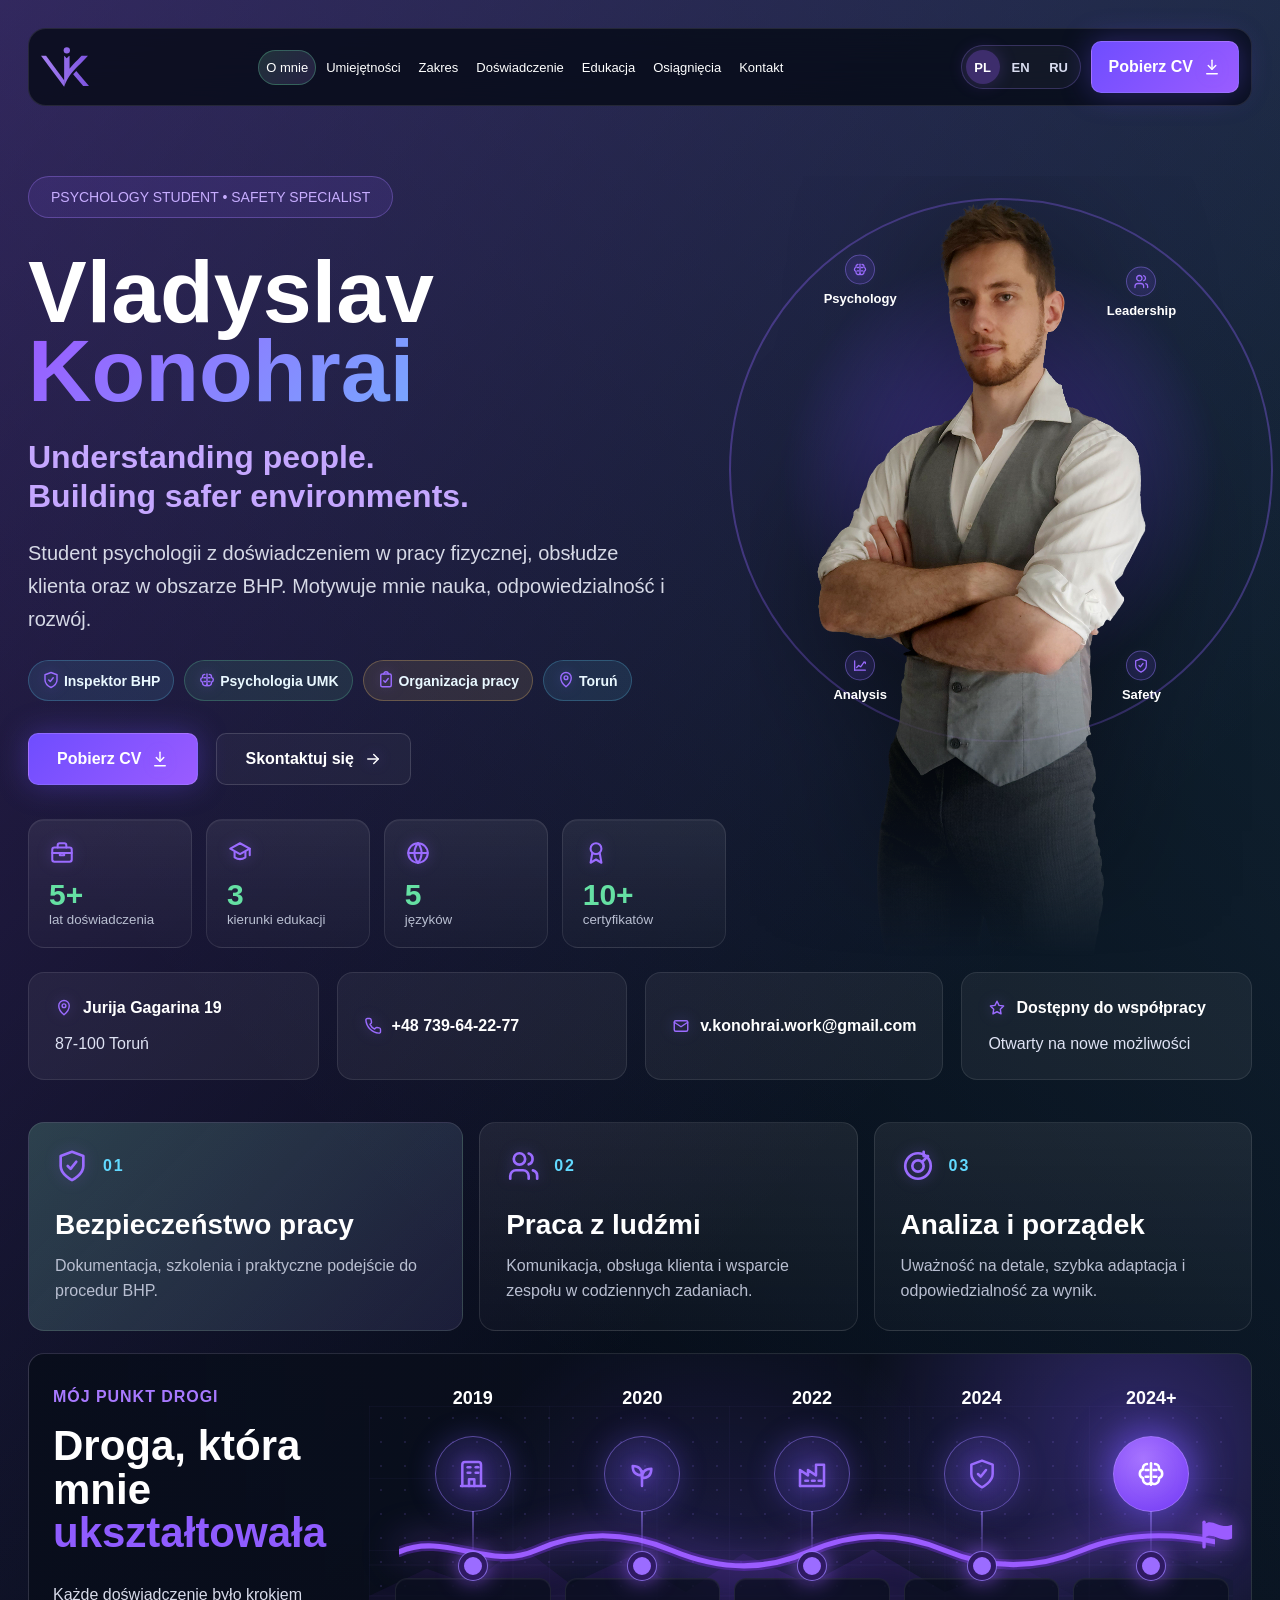
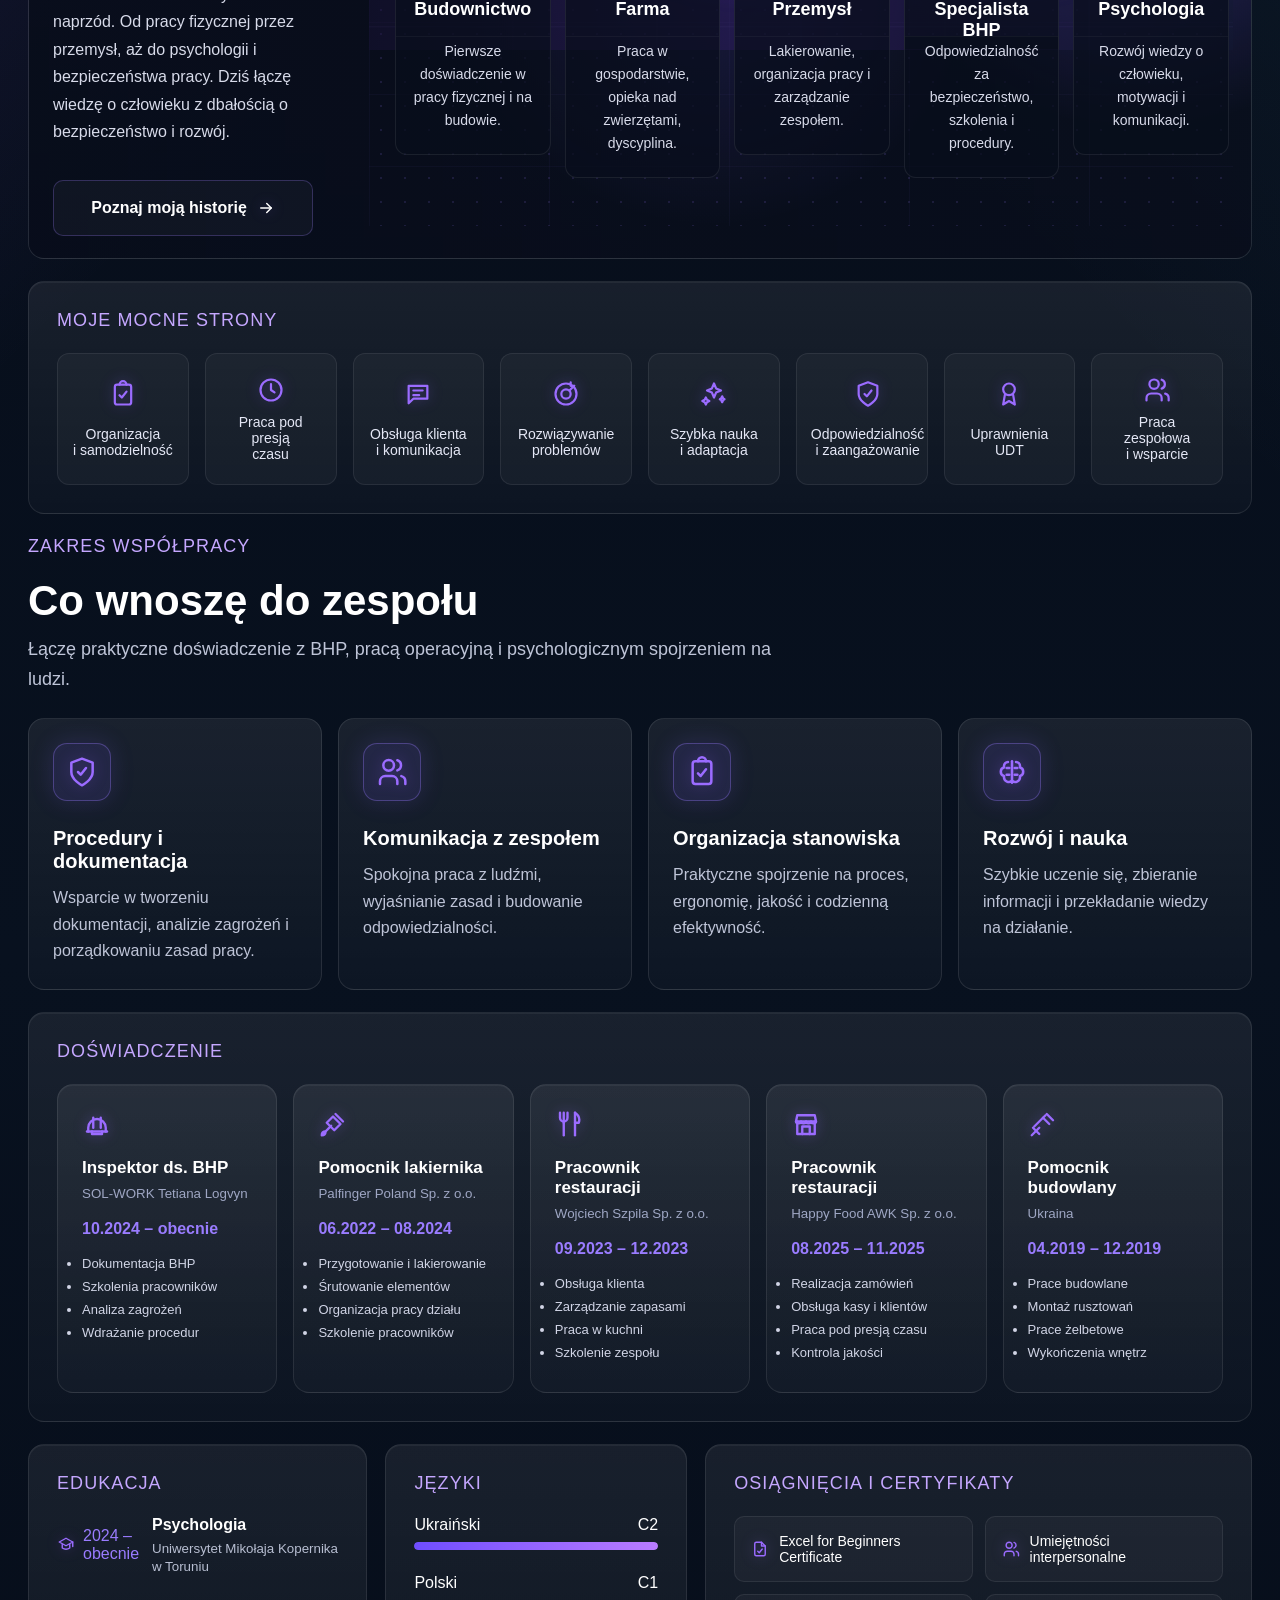
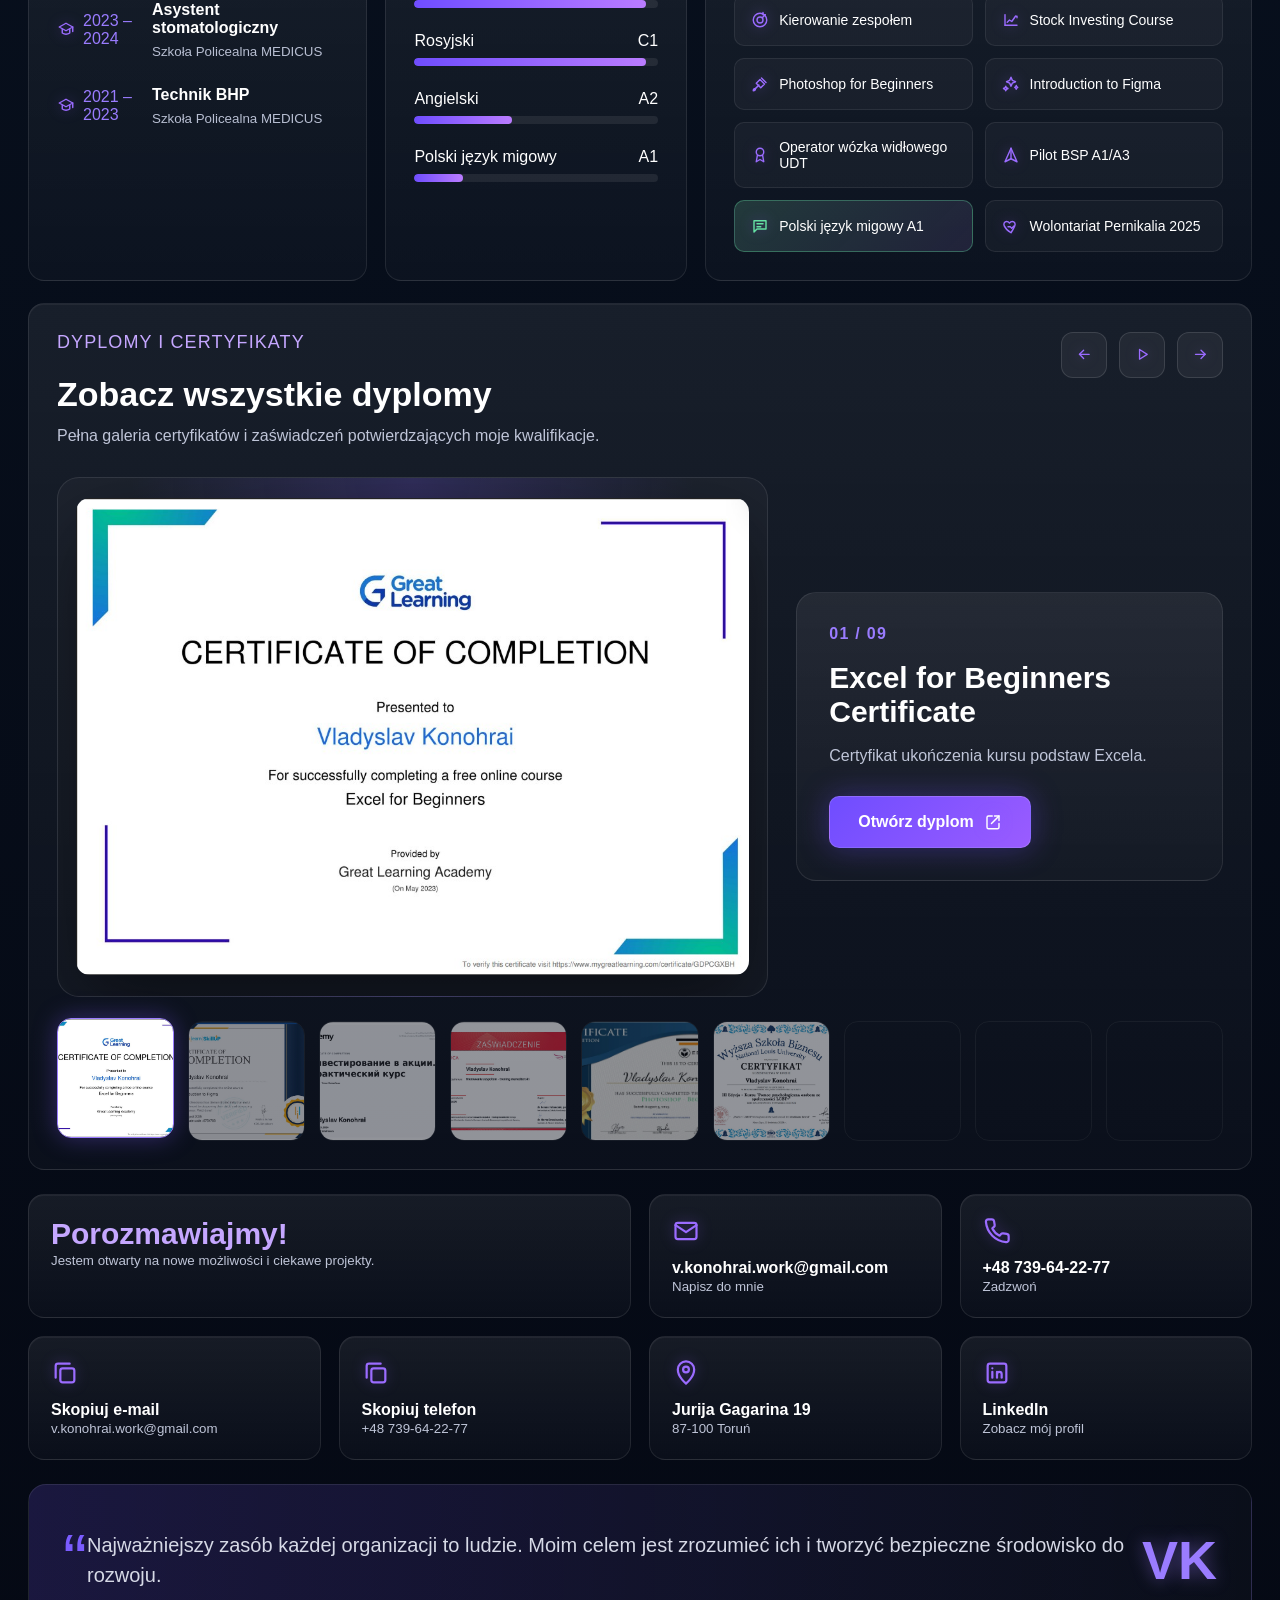
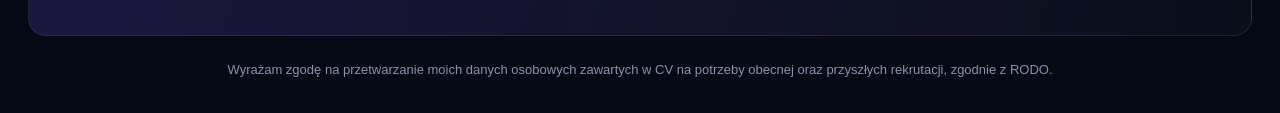
==== commit 4837990a: "1.0.1" ====
--- a/index.html
+++ b/index.html
@@ -69,12 +69,14 @@
 <meta name="twitter:description"
       content="Nowoczesne CV online Vladyslava Konohraia.">
 
-<link rel="stylesheet" href="assets/css/base.css">
-<link rel="stylesheet" href="assets/css/journey.css">
-<link rel="stylesheet" href="assets/css/sections.css">
-<link rel="stylesheet" href="assets/css/diplomas.css">
-<link rel="stylesheet" href="assets/css/icons.css">
-<link rel="stylesheet" href="assets/css/responsive.css">
+<link rel="preload" href="photo.png" as="image" type="image/png" fetchpriority="high">
+<link rel="stylesheet" href="assets/css/base.css?v=20260630-4">
+<link rel="stylesheet" href="assets/css/journey.css?v=20260630-1">
+<link rel="stylesheet" href="assets/css/sections.css?v=20260630-1">
+<link rel="stylesheet" href="assets/css/diplomas.css?v=20260630-1">
+<link rel="stylesheet" href="assets/css/icons.css?v=20260630-1">
+<link rel="stylesheet" href="assets/css/animations.css?v=20260630-1">
+<link rel="stylesheet" href="assets/css/responsive.css?v=20260630-4">
 
 <script type="application/ld+json">
 {
@@ -116,7 +118,8 @@
 </head>
 
 <body>
-<a class="skip-link" href="#home">Przejdź do treści</a>
+<div class="copy-toast" role="status" aria-live="polite"></div>
+<a class="skip-link" href="#main-content">Przejdź do treści</a>
 <div class="page">
 
   <nav aria-label="Główna nawigacja">
@@ -124,12 +127,18 @@
   <img src="logocv.svg" alt="Vladyslav Konohrai logo">
 </a>
 
-    <div class="menu">
+    <button class="menu-toggle" type="button" aria-label="Menu" aria-controls="main-menu" aria-expanded="false">
+      <span class="menu-toggle-label">Menu</span>
+      <vk-icon class="menu-icon-open" name="menu"></vk-icon>
+      <vk-icon class="menu-icon-close" name="x"></vk-icon>
+    </button>
+
+    <div class="menu" id="main-menu">
       <a href="#about">O mnie</a>
+      <a href="#skills">Umiejętności</a>
       <a href="#services">Zakres</a>
       <a href="#experience">Doświadczenie</a>
       <a href="#education">Edukacja</a>
-      <a href="#skills">Umiejętności</a>
       <a href="#achievements">Osiągnięcia</a>
       <a href="#contact">Kontakt</a>
     </div>
@@ -147,6 +156,8 @@
    Pobierz CV <vk-icon name="download"></vk-icon>
 </a>
   </nav>
+
+  <main id="main-content">
 
   <section id="home" class="hero">
     <div>
@@ -190,7 +201,7 @@
     </div>
 
     <div class="photo-wrap">
-    <img class="photo" src="photo.png" alt="Vladyslav Konohrai">
+    <img class="photo" src="photo.png" alt="Vladyslav Konohrai" width="1000" height="1553" fetchpriority="high" decoding="async">
 
     <div class="orbit-item orbit-1"><vk-icon name="brain"></vk-icon><span>Psychology</span></div>
     <div class="orbit-item orbit-2"><vk-icon name="users"></vk-icon><span>Leadership</span></div>
@@ -498,6 +509,7 @@
         <div class="cert"><vk-icon name="sparkles"></vk-icon> Introduction to Figma</div>
         <div class="cert"><vk-icon name="award"></vk-icon> Operator wózka widłowego UDT</div>
         <div class="cert"><vk-icon name="navigation"></vk-icon> Pilot BSP A1/A3</div>
+        <div class="cert cert-new"><vk-icon name="message"></vk-icon> Polski język migowy A1</div>
         <div class="cert"><vk-icon name="heart-handshake"></vk-icon> Wolontariat Pernikalia 2025</div>
       </div>
     </div>
@@ -514,17 +526,18 @@
 
     <div class="diploma-controls">
       <button type="button" data-diploma-prev aria-label="Poprzedni dyplom"><vk-icon name="arrow-left"></vk-icon></button>
+      <button type="button" data-diploma-autoplay aria-label="Automatyczne przewijanie dyplomów" aria-pressed="false"><vk-icon name="play"></vk-icon></button>
       <button type="button" data-diploma-next aria-label="Następny dyplom"><vk-icon name="arrow-right"></vk-icon></button>
     </div>
   </div>
 
   <div class="diploma-viewer">
     <div class="diploma-preview">
-      <img id="diplomaImage" src="dyplomy/ExcelDyp.jpg" alt="Dyplom">
-    </div>
-
-    <div class="diploma-info">
-      <span id="diplomaCount">01 / 08</span>
+      <img id="diplomaImage" src="dyplomy/ExcelDyp.jpg" alt="Dyplom" decoding="async">
+    </div>
+
+    <div class="diploma-info" aria-live="polite" aria-atomic="true">
+      <span id="diplomaCount">01 / 09</span>
       <h3 id="diplomaTitle">Excel for Beginners Certificate</h3>
       <p id="diplomaDesc">Certyfikat ukończenia kursu podstaw Excela.</p>
 
@@ -535,14 +548,15 @@
   </div>
 
   <div class="diploma-thumbs">
-    <img src="dyplomy/ExcelDyp.jpg" class="active" alt="Excel for Beginners Certificate">
-    <img src="dyplomy/FigmaDyp.jpg" alt="Introduction to Figma">
-    <img src="dyplomy/InwestDyp1.jpg" alt="Stock Investing: A Practical Course">
-    <img src="dyplomy/MenedzDyp.jpg" alt="Kierowanie zespołem">
-    <img src="dyplomy/PhotoshopDyp.jpg" alt="Photoshop for Beginners">
-    <img src="dyplomy/PomocLGBT.jpg" alt="Pomoc osobom LGBT+">
-    <img src="dyplomy/potwierdzenie_zdania_egzaminu_A1A3.jpg" alt="Pilot BSP A1/A3">
-    <img src="dyplomy/UmiejętnościinterpersonalneDyp.jpg" alt="Umiejętności interpersonalne">
+    <img src="dyplomy/ExcelDyp.jpg" class="active" alt="Excel for Beginners Certificate" loading="lazy" decoding="async">
+    <img src="dyplomy/FigmaDyp.jpg" alt="Introduction to Figma" loading="lazy" decoding="async">
+    <img src="dyplomy/InwestDyp1.jpg" alt="Stock Investing: A Practical Course" loading="lazy" decoding="async">
+    <img src="dyplomy/MenedzDyp.jpg" alt="Kierowanie zespołem" loading="lazy" decoding="async">
+    <img src="dyplomy/PhotoshopDyp.jpg" alt="Photoshop for Beginners" loading="lazy" decoding="async">
+    <img src="dyplomy/PomocLGBT.jpg" alt="Pomoc osobom LGBT+" loading="lazy" decoding="async">
+    <img src="dyplomy/potwierdzenie_zdania_egzaminu_A1A3.jpg" alt="Pilot BSP A1/A3" loading="lazy" decoding="async">
+    <img src="dyplomy/UmiejętnościinterpersonalneDyp.jpg" alt="Umiejętności interpersonalne" loading="lazy" decoding="async">
+    <img src="dyplomy/MigowyA1.jpg" alt="Polski język migowy A1" loading="lazy" decoding="async">
   </div>
 </section>
 
@@ -556,8 +570,14 @@
       <vk-icon name="mail"></vk-icon><br><b>v.konohrai.work@gmail.com</b><br><small>Napisz do mnie</small>
     </a>
     <a class="contact-card contact-link" href="tel:+48739642277"><vk-icon name="phone"></vk-icon><br><b>+48 739-64-22-77</b><br><small>Zadzwoń</small></a>
-    <div class="contact-card"><vk-icon name="map-pin"></vk-icon><br><b>Jurija Gagarina 19</b><br><small>87-100 Toruń</small></div>
-    <div class="contact-card"><vk-icon name="linkedin"></vk-icon><br><b>LinkedIn</b><br><small>Zobacz mój profil</small></div>
+    <button class="contact-card contact-copy contact-copy-email" type="button" data-copy="v.konohrai.work@gmail.com">
+      <vk-icon name="copy"></vk-icon><br><b>Skopiuj e-mail</b><br><small>v.konohrai.work@gmail.com</small>
+    </button>
+    <button class="contact-card contact-copy contact-copy-phone" type="button" data-copy="+48739642277">
+      <vk-icon name="copy"></vk-icon><br><b>Skopiuj telefon</b><br><small>+48 739-64-22-77</small>
+    </button>
+    <div class="contact-card contact-location"><vk-icon name="map-pin"></vk-icon><br><b>Jurija Gagarina 19</b><br><small>87-100 Toruń</small></div>
+    <div class="contact-card contact-social"><vk-icon name="linkedin"></vk-icon><br><b>LinkedIn</b><br><small>Zobacz mój profil</small></div>
   </section>
     <section class="quote-card">
     <div class="quote-mark">“</div>
@@ -569,14 +589,22 @@
 
     <div class="quote-logo">VK</div>
     </section>
-  <div class="rodo">
+  <footer class="rodo">
     Wyrażam zgodę na przetwarzanie moich danych osobowych zawartych w CV na potrzeby obecnej oraz przyszłych rekrutacji, zgodnie z RODO.
-  </div>
+  </footer>
+  </main>
 
 </div>
-<script src="assets/js/diplomas-data.js" defer></script>
-<script src="assets/js/icons.js" defer></script>
-<script src="assets/js/translations.js" defer></script>
-<script src="assets/js/diploma-gallery.js" defer></script>
+<div class="floating-actions" aria-label="Szybkie akcje">
+  <a href="#contact" aria-label="Kontakt"><vk-icon name="mail"></vk-icon><span>Kontakt</span></a>
+  <a href="CV_Vladyslav_Konohrai.pdf" download="CV_Vladyslav_Konohrai.pdf" aria-label="Pobierz CV"><vk-icon name="download"></vk-icon><span>CV</span></a>
+  <button type="button" data-scroll-top aria-label="Do góry"><vk-icon name="arrow-up"></vk-icon><span>Góra</span></button>
+</div>
+<script src="assets/js/diplomas-data.js?v=20260630-1" defer></script>
+<script src="assets/js/icons.js?v=20260630-1" defer></script>
+<script src="assets/js/translations.js?v=20260630-4" defer></script>
+<script src="assets/js/mobile-menu.js?v=20260630-1" defer></script>
+<script src="assets/js/diploma-gallery.js?v=20260630-1" defer></script>
+<script src="assets/js/ui-enhancements.js?v=20260630-4" defer></script>
 </body>
 </html>
--- a/assets/css/base.css
+++ b/assets/css/base.css
@@ -5,27 +5,35 @@
 }
 
 :root {
-  --bg: #050914;
-  --panel: rgba(255,255,255,.07);
-  --panel-soft: rgba(255,255,255,.035);
   --line: rgba(255,255,255,.1);
   --text: #fff;
   --muted: #b9bfd1;
-  --violet: #8d6bff;
   --cyan: #62d9ff;
   --green: #65e0a3;
-  --amber: #f7c86b;
+  --accent: #9a5cff;
+  --accent-2: #62d9ff;
+  --accent-rgb: 154, 92, 255;
+  --accent-2-rgb: 98, 217, 255;
 }
 
 html {
   scroll-behavior: smooth;
+}
+
+main > section[id] {
+  scroll-margin-top: 112px;
+}
+
+:focus-visible {
+  outline: 2px solid var(--accent-2);
+  outline-offset: 3px;
 }
 
 body {
   font-family: Inter, Arial, sans-serif;
   background:
-    linear-gradient(135deg, rgba(122, 88, 255, .28), transparent 32%),
-    linear-gradient(225deg, rgba(98, 217, 255, .14), transparent 34%),
+    linear-gradient(135deg, rgba(var(--accent-rgb), .28), transparent 32%),
+    linear-gradient(225deg, rgba(var(--accent-2-rgb), .14), transparent 34%),
     linear-gradient(180deg, #050914 0%, #08111f 52%, #050914 100%);
   color: var(--text);
   min-height: 100vh;
@@ -71,6 +79,13 @@
   position: sticky;
   top: 14px;
   z-index: 20;
+  transition: background .24s ease, border-color .24s ease, box-shadow .24s ease, transform .24s ease;
+}
+
+nav.is-scrolled {
+  background: rgba(5, 9, 20, .92);
+  border-color: rgba(var(--accent-rgb), .24);
+  box-shadow: 0 18px 48px rgba(0,0,0,.28);
 }
 
 .logo {
@@ -107,6 +122,52 @@
   color: #fff;
   border-color: rgba(154,124,255,.35);
   background: rgba(255,255,255,.055);
+}
+
+.menu-toggle {
+  display: none;
+  align-items: center;
+  justify-content: center;
+  gap: 9px;
+  min-height: 44px;
+  padding: 11px 15px;
+  border: 1px solid rgba(154, 124, 255, .26);
+  border-radius: 12px;
+  color: #fff;
+  background: rgba(255,255,255,.055);
+  font: inherit;
+  font-weight: 800;
+  cursor: pointer;
+  transition: transform .22s ease, border-color .22s ease, background .22s ease;
+}
+
+.menu-toggle:hover {
+  transform: translateY(-1px);
+  border-color: rgba(154, 124, 255, .5);
+  background: rgba(154, 92, 255, .18);
+}
+
+.menu-toggle:focus-visible {
+  outline: 2px solid rgba(98, 217, 255, .72);
+  outline-offset: 2px;
+}
+
+.menu-toggle vk-icon {
+  width: 18px;
+  height: 18px;
+  color: currentColor;
+}
+
+.menu-icon-close {
+  display: none;
+}
+
+nav.menu-open .menu-icon-open {
+  display: none;
+}
+
+nav.menu-open .menu-icon-close {
+  display: inline-flex;
 }
 
 .lang-switch {
@@ -146,7 +207,7 @@
 }
 
 .btn {
-  background: linear-gradient(135deg, #6f4dff, #9a5cff);
+  background: linear-gradient(135deg, #6f4dff, var(--accent));
   border: 1px solid rgba(255,255,255,.14);
   color: white;
   padding: 16px 28px;
@@ -198,19 +259,9 @@
   margin-bottom: 28px;
 }
 
-@media (max-width: 768px) {
-
-  h1 {
-    font-size: 48px;
-    line-height: 1;
-    letter-spacing: 0;
-  }
-
-}
-
 h1 span {
   display: block;
-  background: linear-gradient(135deg, #7d62ff, #d985ff);
+  background: linear-gradient(135deg, var(--accent), var(--accent-2));
   -webkit-background-clip: text;
   color: transparent;
 }
@@ -220,6 +271,13 @@
   font-size: 20px;
   line-height: 1.65;
   max-width: 650px;
+}
+
+.hero-subtitle {
+  font-size: 32px;
+  line-height: 1.2;
+  color: #c5a7ff;
+  margin-bottom: 22px;
 }
 
 .hero-pills {
@@ -336,9 +394,41 @@
 .photo {
   width: 520px;
   max-width: 100%;
+  height: auto;
+  display: block;
   align-self: end;
   filter: drop-shadow(0 30px 70px rgba(0,0,0,.55));
-}
+  -webkit-mask-image: linear-gradient(to bottom, #000 0%, #000 52%, rgba(0,0,0,.98) 60%, rgba(0,0,0,.84) 70%, rgba(0,0,0,.62) 80%, rgba(0,0,0,.32) 90%, transparent 100%);
+  mask-image: linear-gradient(to bottom, #000 0%, #000 52%, rgba(0,0,0,.98) 60%, rgba(0,0,0,.84) 70%, rgba(0,0,0,.62) 80%, rgba(0,0,0,.32) 90%, transparent 100%);
+  -webkit-mask-size: 100% 100%;
+  mask-size: 100% 100%;
+  -webkit-mask-repeat: no-repeat;
+  mask-repeat: no-repeat;
+}
+
+.orbit-item {
+  position: absolute;
+  z-index: 3;
+  width: 88px;
+  display: grid;
+  justify-items: center;
+  gap: 6px;
+  color: white;
+  text-align: center;
+  font-size: 13px;
+  font-weight: 800;
+  transform: translate(-50%, -50%);
+}
+
+.orbit-item span {
+  display: block;
+  font-size: 13px;
+}
+
+.orbit-1 { top: 17%; left: 22%; }
+.orbit-2 { top: 19%; left: 78%; }
+.orbit-3 { top: 82%; left: 22%; }
+.orbit-4 { top: 82%; left: 78%; }
 
 .side-info {
   display: flex;
--- a/assets/css/journey.css
+++ b/assets/css/journey.css
@@ -222,107 +222,3 @@
   font-size: 14px;
   line-height: 1.65;
 }
-
-@media (max-width: 1180px) {
-  .journey {
-    grid-template-columns: 300px repeat(5, minmax(118px, 1fr));
-    column-gap: 10px;
-  }
-
-  .journey::before,
-  .journey .path-bg {
-    left: 304px;
-  }
-
-  .journey::after {
-    left: 328px;
-  }
-
-  .journey h2 {
-    font-size: 36px;
-  }
-
-  .point b,
-  .point small {
-    max-width: 160px;
-  }
-}
-
-@media (max-width: 900px) {
-  .journey {
-    display: grid;
-    grid-template-columns: 1fr;
-    gap: 16px;
-    padding: 24px 18px;
-  }
-
-  .journey::before,
-  .journey::after,
-  .journey .path-bg {
-    display: none;
-  }
-
-  .journey-intro {
-    min-height: auto;
-    padding: 0;
-  }
-
-  .journey h2,
-  .journey p {
-    max-width: none;
-  }
-
-  .journey .btn {
-    width: 100%;
-    margin-top: 0;
-  }
-
-  .point,
-  .point:nth-of-type(3),
-  .point:nth-of-type(4),
-  .point:nth-of-type(5),
-  .point:nth-of-type(6),
-  .point:nth-of-type(7) {
-    grid-column: 1;
-    min-height: auto;
-    grid-template-columns: 82px 1fr;
-    grid-template-rows: auto auto;
-    column-gap: 14px;
-    justify-items: start;
-    text-align: left;
-  }
-
-  .year {
-    grid-column: 1;
-    grid-row: 1;
-    align-self: center;
-  }
-
-  .point .icon {
-    grid-column: 1;
-    grid-row: 2;
-    margin-top: 8px;
-  }
-
-  .point .icon::after,
-  .point::before,
-  .point:last-child::after {
-    display: none;
-  }
-
-  .point b,
-  .point small {
-    grid-column: 2;
-    width: 100%;
-    max-width: none;
-  }
-
-  .point b {
-    grid-row: 1;
-  }
-
-  .point small {
-    grid-row: 2;
-    min-height: auto;
-  }
-}
--- a/assets/css/sections.css
+++ b/assets/css/sections.css
@@ -30,14 +30,6 @@
   gap: 16px;
 }
 
-@media (max-width: 768px) {
-
-  .experience {
-    grid-template-columns: 1fr;
-  }
-
-}
-
 .exp-card {
   padding: 24px;
   min-height: 250px;
@@ -123,14 +115,6 @@
   display: grid;
   grid-template-columns: repeat(2, 1fr);
   gap: 12px;
-}
-
-@media (max-width: 768px) {
-
-  .certs {
-    grid-template-columns: 1fr;
-  }
-
 }
 
 .cert {
@@ -211,17 +195,13 @@
 
 .contact {
   display: grid;
-  grid-template-columns: 1.2fr repeat(4, 1fr);
+  grid-template-columns: repeat(4, 1fr);
   gap: 18px;
   margin-top: 24px;
 }
 
-@media (max-width: 768px) {
-
-  .contact {
-    grid-template-columns: 1fr;
-  }
-
+.contact .contact-card:first-child {
+  grid-column: span 2;
 }
 
 .contact-card {
@@ -231,6 +211,13 @@
   min-width: 0;
 }
 
+.contact-copy {
+  width: 100%;
+  text-align: left;
+  font: inherit;
+  cursor: pointer;
+}
+
 .contact-card h2 {
   color: #c5a7ff;
   font-size: 30px;
@@ -245,7 +232,8 @@
   transition: transform .22s ease, border-color .22s ease, background .22s ease;
 }
 
-.contact-link:hover {
+.contact-link:hover,
+.contact-copy:hover {
   transform: translateY(-3px);
   border-color: rgba(101, 224, 163, .24);
   background: rgba(101, 224, 163, .06);
@@ -281,36 +269,3 @@
   flex-direction: column;
   justify-content: center;
 }
-
-@media (max-width: 768px) {
-
-  .hero {
-    display: flex;
-    flex-direction: column;
-    gap: 30px;
-  }
-
-  .side-info {
-    width: 100%;
-  }
-
-}
-
-@media (max-width: 1100px) {
-  .hero,
-  .bottom-grid,
-  .contact {
-    grid-template-columns: 1fr;
-  }
-
-  .experience,
-  .strengths,
-  .stats,
-  .certs {
-    grid-template-columns: repeat(2, 1fr);
-  }
-
-  h1 {
-    font-size: 64px;
-  }
-}
--- a/assets/css/diplomas.css
+++ b/assets/css/diplomas.css
@@ -41,6 +41,12 @@
 .diploma-controls button:hover {
   background: rgba(130, 92, 255, .25);
   box-shadow: 0 0 24px rgba(130, 92, 255, .35);
+}
+
+.diploma-controls button[aria-pressed="true"] {
+  border-color: rgba(101, 224, 163, .36);
+  background: rgba(101, 224, 163, .12);
+  box-shadow: 0 0 26px rgba(101, 224, 163, .18);
 }
 
 .diploma-controls button:focus-visible,
@@ -91,50 +97,10 @@
   letter-spacing: .08em;
 }
 
-.hero-subtitle {
-  font-size: 32px;
-  line-height: 1.2;
-  color: #c5a7ff;
-  margin-bottom: 22px;
-}
-
 .diploma-info h3 {
   font-size: 30px;
   margin: 18px 0 14px;
 }
-
-.orbit-item {
-  position: absolute;
-  color: white;
-  text-align: center;
-  font-size: 13px;
-  font-weight: 800;
-  z-index: 3;
-  width: 88px;
-  display: grid;
-  justify-items: center;
-  gap: 6px;
-  transform: translate(-50%, -50%);
-}
-
-@media (max-width: 768px) {
-
-  .orbit-item {
-    display: none;
-  }
-
-}
-
-.orbit-item span {
-  display: block;
-  margin-top: 0;
-  font-size: 13px;
-}
-
-.orbit-1 { top: 17%; left: 22%; }
-.orbit-2 { top: 19%; left: 78%; }
-.orbit-3 { top: 82%; left: 22%; }
-.orbit-4 { top: 82%; left: 78%; }
 
 .diploma-info p {
   color: #bfc5d8;
@@ -144,7 +110,7 @@
 
 .diploma-thumbs {
   display: grid;
-  grid-template-columns: repeat(8, 1fr);
+  grid-template-columns: repeat(auto-fit, minmax(92px, 1fr));
   gap: 14px;
   margin-top: 24px;
 }
@@ -167,84 +133,3 @@
   box-shadow: 0 0 25px rgba(122, 88, 255, .35);
   transform: translateY(-3px);
 }
-
-@media (max-width: 900px) {
-  .diploma-head,
-  .diploma-viewer {
-    grid-template-columns: 1fr;
-    display: grid;
-  }
-
-  .diploma-thumbs {
-    grid-template-columns: repeat(2, 1fr);
-  }
-
-  .diploma-preview {
-    height: 360px;
-  }
-}
-
-@media (max-width: 600px) {
-  body {
-    padding: 16px;
-  }
-
-  .experience,
-  .strengths,
-  .stats,
-  .certs {
-    grid-template-columns: 1fr;
-  }
-
-  .actions {
-    flex-direction: column;
-  }
-}
-
-@media (max-width: 768px) {
-
-  body {
-    padding: 12px;
-  }
-
-  .card,
-  .exp-card,
-  .info-box,
-  .contact-card {
-    padding: 18px;
-  }
-
-  h1 {
-    font-size: 48px;
-    letter-spacing: 0;
-  }
-
-  .hero-subtitle {
-    font-size: 22px;
-  }
-
-  .hero p {
-    font-size: 16px;
-  }
-
-  .photo {
-    width: 280px;
-  }
-
-  .orbit-item {
-    display: none;
-  }
-
-  .stats,
-  .strengths,
-  .experience,
-  .certs,
-  .contact,
-  .bottom-grid {
-    grid-template-columns: 1fr;
-  }
-
-  .diploma-thumbs {
-    grid-template-columns: repeat(2, 1fr);
-  }
-}
--- a/assets/css/icons.css
+++ b/assets/css/icons.css
@@ -133,16 +133,3 @@
 .quote-logo {
   text-shadow: 0 0 18px rgba(154, 124, 255, .46);
 }
-
-@media (max-width: 640px) {
-  .orbit-item vk-icon {
-    width: 28px;
-    height: 28px;
-  }
-
-  .stat vk-icon,
-  .contact-card > vk-icon {
-    width: 24px;
-    height: 24px;
-  }
-}
--- a/assets/css/animations.css
+++ b/assets/css/animations.css
@@ -0,0 +1,323 @@
+@keyframes fade-up {
+  from {
+    opacity: 0;
+    transform: translateY(22px);
+    filter: blur(6px);
+  }
+  to {
+    opacity: 1;
+    transform: translateY(0);
+    filter: blur(0);
+  }
+}
+
+@keyframes soft-pulse {
+  0%, 100% {
+    box-shadow: 0 0 0 rgba(154, 92, 255, 0);
+  }
+  50% {
+    box-shadow: 0 0 34px rgba(154, 92, 255, .22);
+  }
+}
+
+@keyframes photo-drift {
+  0%, 100% {
+    transform: translateY(0);
+  }
+  50% {
+    transform: translateY(-8px);
+  }
+}
+
+@keyframes orbit-breathe {
+  0%, 100% {
+    opacity: .72;
+    transform: translate(-50%, -52%) scale(1);
+  }
+  50% {
+    opacity: 1;
+    transform: translate(-50%, -52%) scale(1.025);
+  }
+}
+
+.reveal {
+  opacity: 0;
+  transform: translateY(22px);
+  filter: blur(6px);
+  transition:
+    opacity .58s ease,
+    transform .58s ease,
+    filter .58s ease;
+  transition-delay: var(--reveal-delay, 0ms);
+}
+
+.reveal.is-visible {
+  opacity: 1;
+  transform: translateY(0);
+  filter: blur(0);
+}
+
+.photo {
+  animation: photo-drift 7s ease-in-out infinite;
+}
+
+.photo-wrap::after {
+  animation: orbit-breathe 6s ease-in-out infinite;
+}
+
+.stat,
+.focus-card,
+.service-card,
+.strength,
+.exp-card,
+.cert,
+.contact-card,
+.diploma-preview {
+  position: relative;
+  overflow: hidden;
+}
+
+.stat::before,
+.focus-card::before,
+.service-card::before,
+.strength::before,
+.exp-card::before,
+.cert::before,
+.contact-card::before {
+  content: "";
+  position: absolute;
+  inset: 0;
+  background: linear-gradient(120deg, transparent 8%, rgba(255,255,255,.08), transparent 42%);
+  opacity: 0;
+  transform: translateX(-100%);
+  transition: opacity .28s ease, transform .55s ease;
+  pointer-events: none;
+}
+
+.stat:hover::before,
+.focus-card:hover::before,
+.service-card:hover::before,
+.strength:hover::before,
+.exp-card:hover::before,
+.cert:hover::before,
+.contact-card:hover::before {
+  opacity: 1;
+  transform: translateX(100%);
+}
+
+.cert-new {
+  border-color: rgba(101, 224, 163, .34);
+  background:
+    linear-gradient(135deg, rgba(101, 224, 163, .14), rgba(154, 92, 255, .08)),
+    rgba(255,255,255,.04);
+  animation: soft-pulse 4.5s ease-in-out infinite;
+}
+
+.cert-new vk-icon {
+  color: var(--green);
+}
+
+.bar div {
+  transform: scaleX(0);
+  transform-origin: left center;
+  transition: transform .9s cubic-bezier(.2, .8, .2, 1);
+}
+
+.bar.is-visible div {
+  transform: scaleX(1);
+}
+
+.menu a {
+  transition:
+    color .22s ease,
+    border-color .22s ease,
+    background .22s ease,
+    transform .22s ease;
+}
+
+.menu a:hover {
+  transform: translateY(-1px);
+}
+
+.menu a.is-active {
+  color: #fff;
+  border-color: rgba(101, 224, 163, .3);
+  background:
+    linear-gradient(135deg, rgba(101, 224, 163, .12), rgba(154, 92, 255, .12)),
+    rgba(255,255,255,.045);
+}
+
+.scroll-progress {
+  position: fixed;
+  top: 0;
+  left: 0;
+  z-index: 80;
+  width: var(--scroll-progress, 0%);
+  height: 3px;
+  background: linear-gradient(90deg, var(--green), var(--accent), var(--accent-2));
+  box-shadow: 0 0 18px rgba(var(--accent-rgb), .42);
+  pointer-events: none;
+}
+
+.floating-actions {
+  position: fixed;
+  right: 22px;
+  bottom: 22px;
+  z-index: 70;
+  display: grid;
+  gap: 10px;
+  padding: 8px;
+  border: 1px solid rgba(255,255,255,.1);
+  border-radius: 16px;
+  background: rgba(5, 9, 20, .72);
+  backdrop-filter: blur(18px);
+  box-shadow: 0 18px 48px rgba(0,0,0,.32);
+  opacity: 0;
+  pointer-events: none;
+  transform: translateY(14px);
+  transition: opacity .24s ease, transform .24s ease;
+}
+
+.floating-actions.is-visible {
+  opacity: 1;
+  pointer-events: auto;
+  transform: translateY(0);
+}
+
+.floating-actions a,
+.floating-actions button {
+  position: relative;
+  width: 48px;
+  height: 48px;
+  display: inline-flex;
+  align-items: center;
+  justify-content: center;
+  gap: 8px;
+  border: 1px solid rgba(154, 124, 255, .26);
+  border-radius: 12px;
+  color: #fff;
+  background: rgba(255,255,255,.055);
+  font: inherit;
+  font-size: 13px;
+  font-weight: 900;
+  text-decoration: none;
+  cursor: pointer;
+  transition: transform .22s ease, border-color .22s ease, background .22s ease;
+}
+
+.floating-actions span {
+  position: absolute;
+  top: 50%;
+  right: calc(100% + 12px);
+  padding: 8px 11px;
+  border: 1px solid rgba(255,255,255,.1);
+  border-radius: 8px;
+  color: #fff;
+  background: rgba(5, 9, 20, .94);
+  box-shadow: 0 12px 32px rgba(0,0,0,.28);
+  opacity: 0;
+  pointer-events: none;
+  white-space: nowrap;
+  transform: translate(6px, -50%);
+  transition: opacity .18s ease, transform .18s ease;
+}
+
+.floating-actions a:hover span,
+.floating-actions a:focus-visible span,
+.floating-actions button:hover span,
+.floating-actions button:focus-visible span {
+  opacity: 1;
+  transform: translate(0, -50%);
+}
+
+.floating-actions a:hover,
+.floating-actions button:hover {
+  transform: translateY(-2px);
+  border-color: rgba(101, 224, 163, .34);
+  background: rgba(101, 224, 163, .1);
+}
+
+.floating-actions vk-icon {
+  color: var(--green);
+}
+
+.diploma-preview img {
+  opacity: .72;
+  transform: scale(.985);
+  transition: opacity .28s ease, transform .28s ease;
+}
+
+.diploma-preview img.is-loaded {
+  opacity: 1;
+  transform: scale(1);
+}
+
+.copy-toast {
+  position: fixed;
+  left: 50%;
+  bottom: 24px;
+  z-index: 90;
+  max-width: min(90vw, 360px);
+  padding: 12px 16px;
+  border: 1px solid rgba(101, 224, 163, .3);
+  border-radius: 999px;
+  color: #fff;
+  background: rgba(5, 9, 20, .84);
+  box-shadow: 0 18px 46px rgba(0,0,0,.32);
+  backdrop-filter: blur(18px);
+  opacity: 0;
+  pointer-events: none;
+  transform: translate(-50%, 16px);
+  transition: opacity .24s ease, transform .24s ease;
+}
+
+.copy-toast.show {
+  opacity: 1;
+  transform: translate(-50%, 0);
+}
+
+.spotlight {
+  --spotlight-x: 50%;
+  --spotlight-y: 50%;
+}
+
+.spotlight::after {
+  content: "";
+  position: absolute;
+  inset: 0;
+  z-index: 0;
+  background: radial-gradient(circle at var(--spotlight-x) var(--spotlight-y), rgba(var(--accent-rgb), .18), transparent 38%);
+  opacity: 0;
+  transition: opacity .22s ease;
+  pointer-events: none;
+}
+
+.spotlight:hover::after {
+  opacity: 1;
+}
+
+.spotlight > * {
+  position: relative;
+  z-index: 1;
+}
+
+@media (prefers-reduced-motion: reduce) {
+  *,
+  *::before,
+  *::after {
+    animation-duration: .001ms !important;
+    animation-iteration-count: 1 !important;
+    scroll-behavior: auto !important;
+    transition-duration: .001ms !important;
+  }
+
+  .reveal {
+    opacity: 1;
+    transform: none;
+    filter: none;
+  }
+
+  .bar div {
+    transform: none;
+  }
+}
--- a/assets/css/responsive.css
+++ b/assets/css/responsive.css
@@ -1,4 +1,63 @@
+@media (max-width: 1360px) {
+  nav {
+    gap: 10px;
+  }
+
+  .menu {
+    flex: 1;
+    min-width: 0;
+    flex-wrap: nowrap;
+    gap: 2px;
+    font-size: 13px;
+  }
+
+  .menu a {
+    padding: 9px 7px;
+    white-space: nowrap;
+  }
+
+  .lang-switch button {
+    width: 34px;
+  }
+
+  .nav-cta {
+    padding-right: 17px;
+    padding-left: 17px;
+  }
+
+  .hero {
+    grid-template-columns: minmax(0, 1fr) minmax(320px, .72fr);
+    min-height: auto;
+  }
+
+  .photo-wrap {
+    width: min(100%, 560px);
+    height: 610px;
+  }
+
+  .photo-wrap::before {
+    width: 500px;
+    height: 500px;
+  }
+
+  .photo-wrap::after {
+    width: 540px;
+    height: 540px;
+  }
+
+  .side-info {
+    grid-column: 1 / -1;
+    display: grid;
+    grid-template-columns: repeat(4, 1fr);
+    padding-top: 0;
+  }
+}
+
 @media (max-width: 1180px) {
+  main > section[id] {
+    scroll-margin-top: 148px;
+  }
+
   nav {
     align-items: stretch;
     flex-wrap: wrap;
@@ -26,37 +85,75 @@
     margin-left: auto;
   }
 
-  .hero {
-    grid-template-columns: minmax(0, 1fr) minmax(320px, .72fr);
-    min-height: auto;
-  }
-
-  .photo-wrap {
-    width: min(100%, 560px);
-    height: 610px;
-  }
-
-  .photo-wrap::before {
-    width: 500px;
-    height: 500px;
-  }
-
-  .photo-wrap::after {
-    width: 540px;
-    height: 540px;
-  }
-
-  .side-info {
-    grid-column: 1 / -1;
-    display: grid;
-    grid-template-columns: repeat(4, 1fr);
-    padding-top: 0;
-  }
-
   .focus-strip,
   .service-grid {
     grid-template-columns: repeat(2, 1fr);
   }
+
+  .journey {
+    grid-template-columns: 300px repeat(5, minmax(118px, 1fr));
+    column-gap: 10px;
+  }
+
+  .journey::before,
+  .journey .path-bg {
+    left: 304px;
+  }
+
+  .journey::after {
+    left: 328px;
+  }
+
+  .journey h2 {
+    font-size: 36px;
+  }
+
+  .point b,
+  .point small {
+    max-width: 160px;
+  }
+}
+
+@media (max-width: 1100px) {
+  .hero,
+  .bottom-grid,
+  .contact {
+    grid-template-columns: 1fr;
+  }
+
+  .hero > div:first-child {
+    order: 1;
+  }
+
+  .photo-wrap {
+    order: 2;
+    height: 680px;
+  }
+
+  .photo {
+    width: min(68vw, 440px);
+  }
+
+  .side-info {
+    order: 3;
+    width: 100%;
+    grid-template-columns: repeat(2, 1fr);
+  }
+
+  .experience,
+  .strengths,
+  .stats,
+  .certs {
+    grid-template-columns: repeat(2, 1fr);
+  }
+
+  .contact .contact-card:first-child {
+    grid-column: auto;
+  }
+
+  h1 {
+    font-size: 64px;
+  }
 }
 
 @media (max-width: 900px) {
@@ -70,27 +167,18 @@
   }
 
   .hero {
-    display: grid;
-    grid-template-columns: 1fr;
     gap: 24px;
     min-height: auto;
     padding-top: 4px;
   }
 
-  .hero > div:first-child {
-    order: 1;
-  }
-
   .photo-wrap {
-    order: 2;
-    height: 500px;
+    height: 590px;
     min-height: 0;
-    align-items: center;
-  }
-
-  .side-info {
-    order: 3;
-    grid-template-columns: repeat(2, 1fr);
+  }
+
+  .photo {
+    width: min(68vw, 400px);
   }
 
   h1 {
@@ -103,9 +191,7 @@
   }
 
   .focus-strip,
-  .service-grid,
-  .bottom-grid,
-  .contact {
+  .service-grid {
     grid-template-columns: 1fr;
   }
 
@@ -116,6 +202,20 @@
 
   .section-heading h2 {
     font-size: 34px;
+  }
+
+  .diploma-head,
+  .diploma-viewer {
+    display: grid;
+    grid-template-columns: 1fr;
+  }
+
+  .diploma-thumbs {
+    grid-template-columns: repeat(2, minmax(0, 1fr));
+  }
+
+  .diploma-preview {
+    height: 360px;
   }
 
   .quote-card {
@@ -123,6 +223,239 @@
     gap: 18px;
     flex-direction: column;
   }
+
+  .journey {
+    display: grid;
+    grid-template-columns: 1fr;
+    gap: 16px;
+    padding: 24px 18px;
+  }
+
+  .journey::before,
+  .journey::after,
+  .journey .path-bg {
+    display: none;
+  }
+
+  .journey-intro {
+    min-height: auto;
+    padding: 0;
+  }
+
+  .journey h2,
+  .journey p {
+    max-width: none;
+  }
+
+  .journey .btn {
+    width: 100%;
+    margin-top: 0;
+  }
+
+  .point,
+  .point:nth-of-type(3),
+  .point:nth-of-type(4),
+  .point:nth-of-type(5),
+  .point:nth-of-type(6),
+  .point:nth-of-type(7) {
+    grid-column: 1;
+    min-height: auto;
+    grid-template-columns: 82px 1fr;
+    grid-template-rows: auto auto;
+    column-gap: 14px;
+    justify-items: start;
+    text-align: left;
+  }
+
+  .year {
+    grid-column: 1;
+    grid-row: 1;
+    align-self: center;
+  }
+
+  .point .icon {
+    grid-column: 1;
+    grid-row: 2;
+    margin-top: 8px;
+  }
+
+  .point .icon::after,
+  .point::before,
+  .point:last-child::after {
+    display: none;
+  }
+
+  .point b,
+  .point small {
+    grid-column: 2;
+    width: 100%;
+    max-width: none;
+  }
+
+  .point b {
+    grid-row: 1;
+  }
+
+  .point small {
+    grid-row: 2;
+    min-height: auto;
+  }
+}
+
+@media (max-width: 768px) {
+  main > section[id] {
+    scroll-margin-top: 205px;
+  }
+
+  body {
+    padding-bottom: 96px;
+  }
+
+  nav {
+    display: grid;
+    grid-template-columns: auto 1fr auto;
+    align-items: center;
+    gap: 12px;
+    overflow: visible;
+  }
+
+  .logo {
+    grid-column: 1;
+    grid-row: 1;
+  }
+
+  .menu-toggle {
+    display: inline-flex;
+    grid-column: 2;
+    grid-row: 1;
+    justify-self: end;
+  }
+
+  .nav-cta {
+    grid-column: 3;
+    grid-row: 1;
+    justify-self: end;
+  }
+
+  .lang-switch {
+    grid-column: 1 / -1;
+    grid-row: 2;
+    order: initial;
+    margin-left: 0;
+    justify-self: start;
+  }
+
+  .menu {
+    grid-column: 1 / -1;
+    grid-row: 3;
+    order: initial;
+    width: 100%;
+    max-height: 0;
+    display: grid;
+    grid-template-columns: 1fr;
+    gap: 8px;
+    margin: 0;
+    padding: 0 8px;
+    overflow: hidden;
+    opacity: 0;
+    pointer-events: none;
+    transform: translateY(-8px);
+    border: 1px solid transparent;
+    border-radius: 14px;
+    background: rgba(4, 8, 20, .94);
+    box-shadow: 0 18px 42px rgba(0,0,0,.28);
+    transition: max-height .28s ease, opacity .22s ease, transform .22s ease, padding .22s ease, border-color .22s ease;
+  }
+
+  nav.menu-open .menu {
+    max-height: 430px;
+    padding: 10px;
+    opacity: 1;
+    pointer-events: auto;
+    transform: translateY(0);
+    border-color: rgba(var(--accent-rgb), .25);
+  }
+
+  .menu a {
+    width: 100%;
+    min-height: 44px;
+    display: flex;
+    align-items: center;
+    justify-content: space-between;
+    padding: 12px 14px;
+    border-radius: 11px;
+    border-color: rgba(255,255,255,.08);
+    background: rgba(255,255,255,.045);
+    font-size: 14px;
+    font-weight: 800;
+  }
+
+  .menu a::after {
+    content: ">";
+    color: var(--accent);
+    font-weight: 900;
+  }
+
+  h1 {
+    font-size: 48px;
+    line-height: 1;
+  }
+
+  .hero-subtitle {
+    font-size: 22px;
+  }
+
+  .hero p {
+    font-size: 16px;
+  }
+
+  .photo-wrap {
+    height: 560px;
+  }
+
+  .photo {
+    width: min(76vw, 340px);
+  }
+
+  .orbit-item {
+    display: none;
+  }
+
+  .experience,
+  .strengths,
+  .certs {
+    grid-template-columns: 1fr;
+  }
+
+  .floating-actions {
+    left: 12px;
+    right: 12px;
+    bottom: 12px;
+    grid-template-columns: repeat(3, 1fr);
+    border-radius: 18px;
+  }
+
+  .floating-actions a,
+  .floating-actions button {
+    width: auto;
+    height: auto;
+    min-width: 0;
+    min-height: 46px;
+  }
+
+  .floating-actions span {
+    position: static;
+    padding: 0;
+    border: 0;
+    background: transparent;
+    box-shadow: none;
+    opacity: 1;
+    transform: none;
+  }
+
+  .copy-toast {
+    bottom: 82px;
+  }
 }
 
 @media (max-width: 640px) {
@@ -146,11 +479,6 @@
     font-size: 13px;
   }
 
-  .lang-switch {
-    order: 2;
-    margin-left: 0;
-  }
-
   .lang-switch button {
     width: 34px;
     height: 32px;
@@ -180,15 +508,12 @@
     font-size: 21px;
   }
 
-  .hero p {
-    font-size: 16px;
-  }
-
   .hero-pills span {
     width: 100%;
   }
 
   .actions {
+    flex-direction: column;
     gap: 10px;
   }
 
@@ -206,22 +531,22 @@
   }
 
   .photo-wrap {
-    height: 340px;
-    min-height: 0;
+    height: clamp(465px, 128vw, 520px);
+    margin-bottom: 10px;
   }
 
   .photo {
-    width: min(82vw, 280px);
+    width: min(82vw, 300px);
   }
 
   .photo-wrap::before {
-    width: 280px;
-    height: 280px;
+    width: 310px;
+    height: 310px;
   }
 
   .photo-wrap::after {
-    width: 300px;
-    height: 300px;
+    width: 330px;
+    height: 330px;
   }
 
   .card,
@@ -265,7 +590,6 @@
   }
 
   .diploma-thumbs {
-    grid-template-columns: repeat(2, minmax(0, 1fr));
     gap: 10px;
   }
 
@@ -281,6 +605,41 @@
   .quote-card p {
     font-size: 16px;
   }
+
+  .orbit-item vk-icon {
+    width: 28px;
+    height: 28px;
+  }
+
+  .stat vk-icon,
+  .contact-card > vk-icon {
+    width: 24px;
+    height: 24px;
+  }
+}
+
+@media (max-width: 430px) {
+  nav {
+    grid-template-columns: auto 1fr;
+  }
+
+  .menu-toggle {
+    grid-column: 2;
+  }
+
+  .nav-cta {
+    grid-column: 1 / -1;
+    grid-row: 2;
+    width: 100%;
+  }
+
+  .lang-switch {
+    grid-row: 3;
+  }
+
+  .menu {
+    grid-row: 4;
+  }
 }
 
 @media (max-width: 380px) {
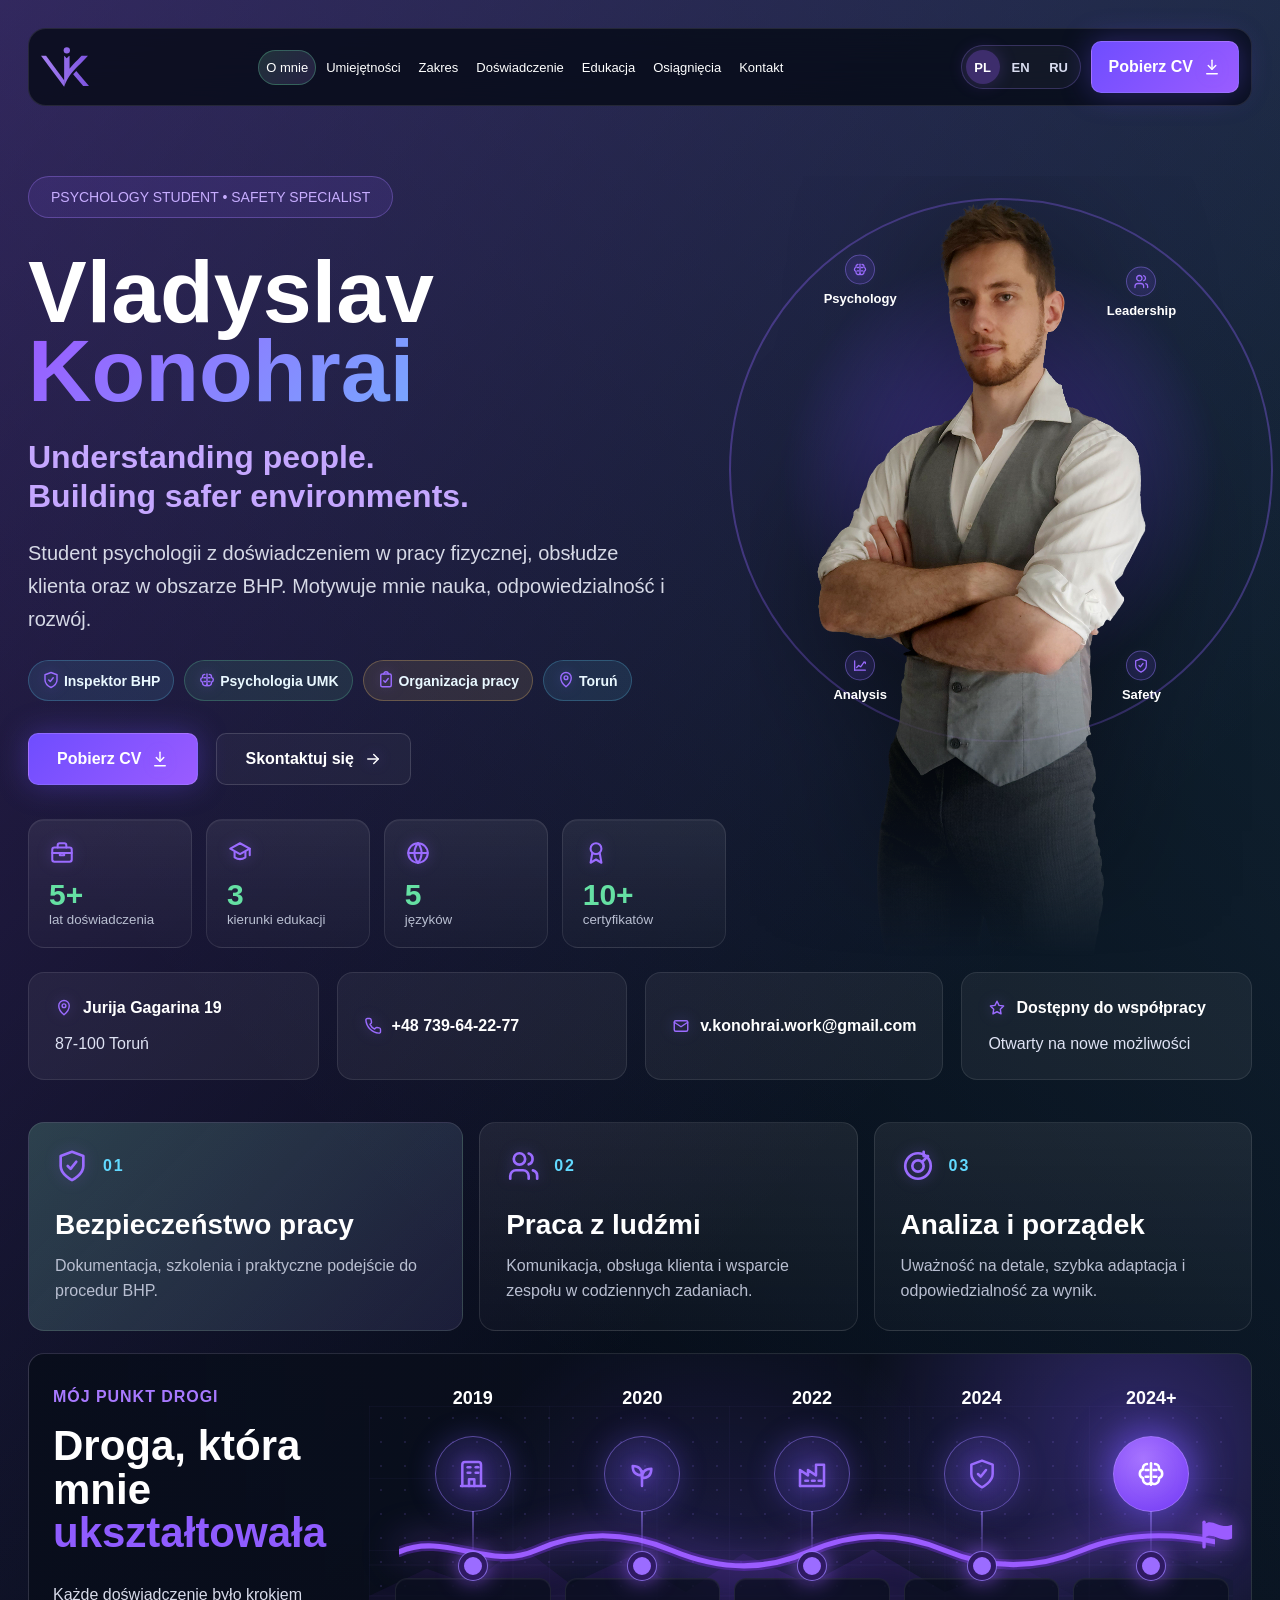
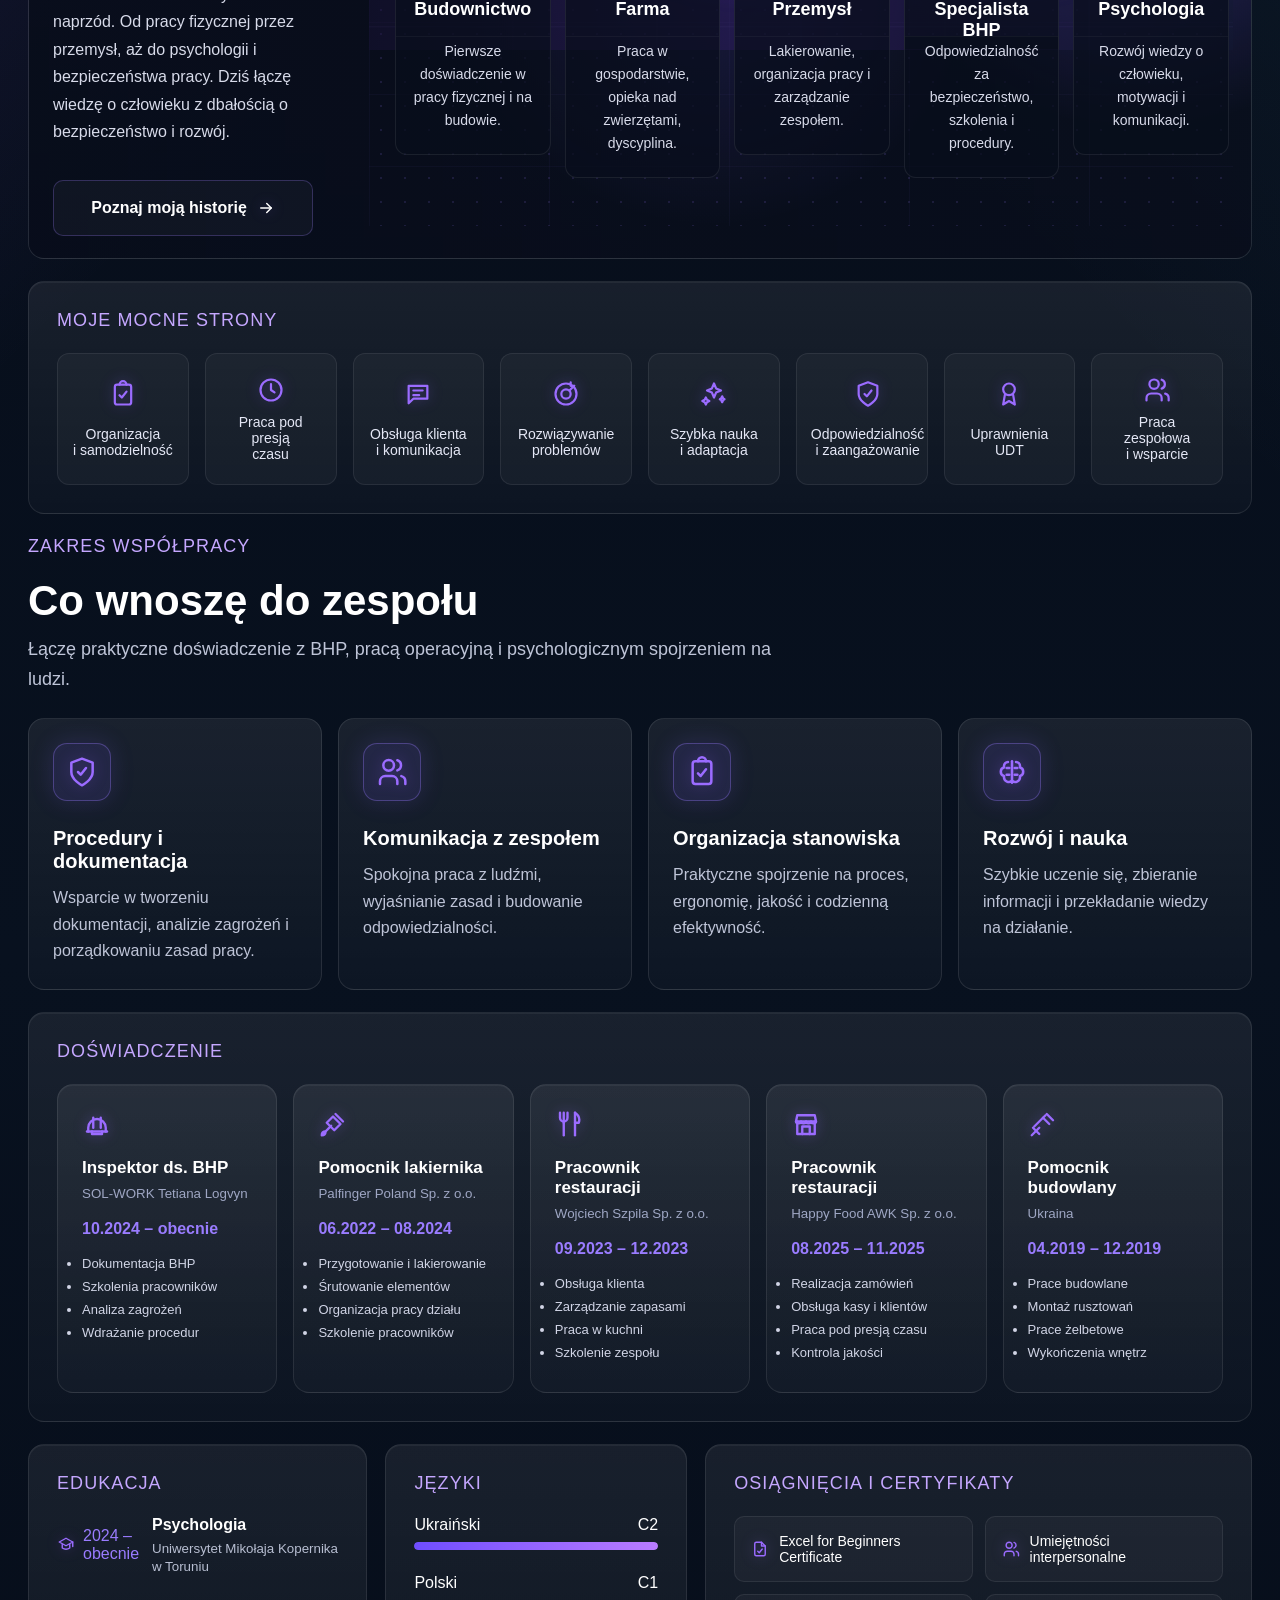
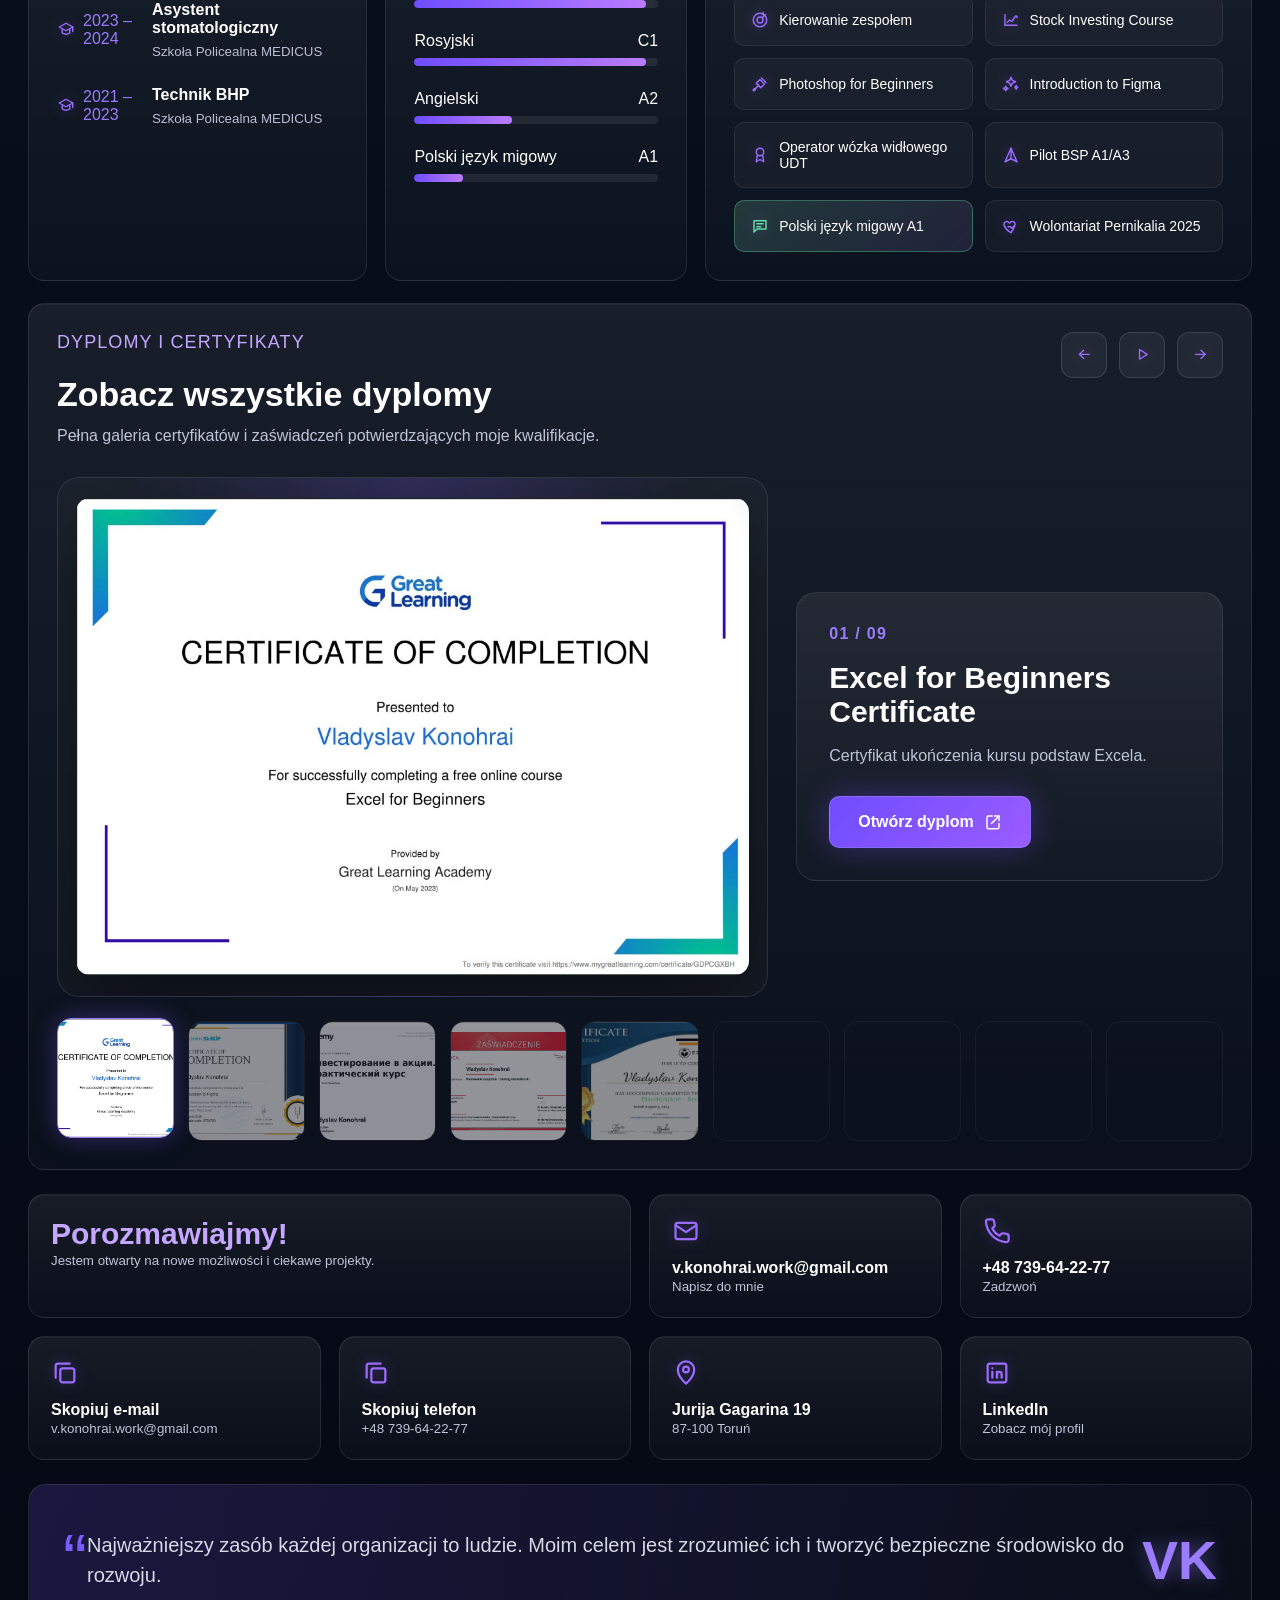
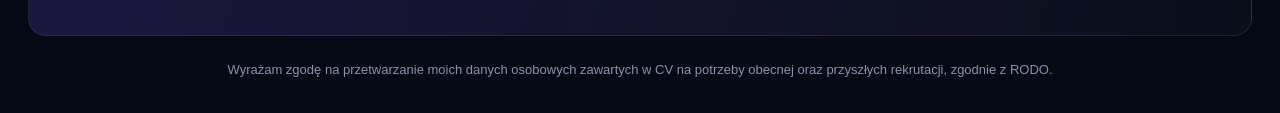
==== commit 1489f1f4: "1.0.2" ====
--- a/index.html
+++ b/index.html
@@ -3,71 +3,45 @@
 <head>
 <meta charset="UTF-8" />
 <meta name="viewport" content="width=device-width, initial-scale=1.0" />
-<title>Vladyslav Konohrai — CV</title>
+<title>Vladyslav Konohrai | CV – psychologia i BHP</title>
+<meta name="description" content="Vladyslav Konohrai – student psychologii i specjalista BHP w Toruniu. Doświadczenie, edukacja, umiejętności, certyfikaty oraz kontakt.">
 <link rel="canonical" href="https://groznayabulochka.github.io/vladyslav-konohrai-cv/">
-<meta property="og:title"
-      content="Vladyslav Konohrai | Psychology Student & Safety Specialist">
-
-      <meta name="application-name" content="Vladyslav Konohrai CV">
-<meta name="generator" content="HTML5">
+<meta name="application-name" content="Vladyslav Konohrai">
 <meta name="creator" content="Vladyslav Konohrai">
 <meta name="publisher" content="Vladyslav Konohrai">
-<meta name="robots" content="index, follow">
+<meta name="robots" content="index, follow, max-image-preview:large">
 <meta name="theme-color" content="#7a5cff">
 <meta name="color-scheme" content="dark">
 
+<meta property="og:title" content="Vladyslav Konohrai | CV – psychologia i BHP">
+<meta property="og:description" content="Student psychologii i specjalista BHP w Toruniu. Poznaj moje doświadczenie, edukację, umiejętności i certyfikaty.">
+<meta property="og:type" content="profile">
+<meta property="og:url" content="https://groznayabulochka.github.io/vladyslav-konohrai-cv/">
+<meta property="og:site_name" content="Vladyslav Konohrai">
+<meta property="og:locale" content="pl_PL">
+<meta property="og:image" content="https://groznayabulochka.github.io/vladyslav-konohrai-cv/photo.png">
+<meta property="og:image:type" content="image/png">
+<meta property="og:image:width" content="1000">
+<meta property="og:image:height" content="1553">
+<meta property="og:image:alt" content="Vladyslav Konohrai">
 <meta property="profile:first_name" content="Vladyslav">
 <meta property="profile:last_name" content="Konohrai">
-
-<meta name="subject" content="Psychology, Safety, BHP, Personal CV">
-<meta name="language" content="pl">
-<meta name="revisit-after" content="30 days">
 
 <meta name="geo.region" content="PL-KP">
 <meta name="geo.placename" content="Toruń">
 <meta name="geo.position" content="53.0138;18.5984">
 <meta name="ICBM" content="53.0138, 18.5984">
 
-<meta name="keywords"
-      content="
-      Vladyslav Konohrai,
-      Vladyslav Konohrai CV,
-      GroznayaBulochka,
-      Groznaya Bulochka,
-      Psychologia,
-      Psychology Student,
-      Safety Specialist,
-      Specjalista BHP,
-      Inspektor BHP,
-      UMK Toruń,
-      Uniwersytet Mikołaja Kopernika,
-      Toruń,
-      CV online,
-      Portfolio zawodowe,
-      Workplace Safety,
-      Human Psychology,
-      Leadership,
-      Analysis,
-      Safety,
-      Zarządzanie zespołem,
-      Obsługa klienta">
-
-<meta property="og:description"
-      content="Student psychologii oraz specjalista BHP. Doświadczenie w bezpieczeństwie pracy, organizacji i pracy z ludźmi.">
-
-<meta property="og:type" content="website">
-
-<meta property="og:image" content="photo.png">
-
-<meta property="og:locale" content="pl_PL">
-
 <meta name="twitter:card" content="summary_large_image">
-
-<meta name="twitter:title"
-      content="Vladyslav Konohrai | Psychology Student & Safety Specialist">
-
-<meta name="twitter:description"
-      content="Nowoczesne CV online Vladyslava Konohraia.">
+<meta name="twitter:title" content="Vladyslav Konohrai | CV – psychologia i BHP">
+<meta name="twitter:description" content="Student psychologii i specjalista BHP w Toruniu. Doświadczenie, edukacja, umiejętności i certyfikaty.">
+<meta name="twitter:image" content="https://groznayabulochka.github.io/vladyslav-konohrai-cv/photo.png">
+<meta name="twitter:image:alt" content="Vladyslav Konohrai">
+
+<link rel="icon" href="favicon.ico" sizes="48x48">
+<link rel="icon" type="image/png" href="favicon.png" sizes="96x96">
+<link rel="apple-touch-icon" href="apple-touch-icon.png" sizes="180x180">
+<link rel="manifest" href="site.webmanifest">
 
 <link rel="preload" href="photo.png" as="image" type="image/png" fetchpriority="high">
 <link rel="stylesheet" href="assets/css/base.css?v=20260630-4">
@@ -81,39 +55,67 @@
 <script type="application/ld+json">
 {
   "@context": "https://schema.org",
-  "@type": "Person",
-  "name": "Vladyslav Konohrai",
-  "alternateName": [
-    "GroznayaBulochka",
-    "Groznaya Bulochka"
-  ],
-  "jobTitle": "Psychology Student and Safety Specialist",
-  "description": "Student psychologii, specjalista BHP oraz osoba zainteresowana bezpieczeństwem pracy, psychologią i rozwojem ludzi.",
-  "email": "v.konohrai.work@gmail.com",
-  "telephone": "+48739642277",
-  "address": {
-    "@type": "PostalAddress",
-    "addressLocality": "Toruń",
-    "addressCountry": "PL"
-  },
-  "alumniOf": {
-    "@type": "CollegeOrUniversity",
-    "name": "Uniwersytet Mikołaja Kopernika"
-  },
-  "knowsAbout": [
-    "Psychology",
-    "Occupational Health and Safety",
-    "BHP",
-    "Human Behavior",
-    "Leadership",
-    "Workplace Safety",
-    "Team Management"
+  "@graph": [
+    {
+      "@type": "WebSite",
+      "@id": "https://groznayabulochka.github.io/vladyslav-konohrai-cv/#website",
+      "url": "https://groznayabulochka.github.io/vladyslav-konohrai-cv/",
+      "name": "Vladyslav Konohrai",
+      "alternateName": ["Vladyslav Konohrai CV", "VK"],
+      "inLanguage": ["pl", "en", "ru"]
+    },
+    {
+      "@type": "ProfilePage",
+      "@id": "https://groznayabulochka.github.io/vladyslav-konohrai-cv/#profile",
+      "url": "https://groznayabulochka.github.io/vladyslav-konohrai-cv/",
+      "name": "Vladyslav Konohrai | CV – psychologia i BHP",
+      "isPartOf": { "@id": "https://groznayabulochka.github.io/vladyslav-konohrai-cv/#website" },
+      "mainEntity": { "@id": "https://groznayabulochka.github.io/vladyslav-konohrai-cv/#person" },
+      "primaryImageOfPage": {
+        "@type": "ImageObject",
+        "url": "https://groznayabulochka.github.io/vladyslav-konohrai-cv/photo.png",
+        "width": 1000,
+        "height": 1553
+      },
+      "inLanguage": "pl"
+    },
+    {
+      "@type": "Person",
+      "@id": "https://groznayabulochka.github.io/vladyslav-konohrai-cv/#person",
+      "name": "Vladyslav Konohrai",
+      "alternateName": ["GroznayaBulochka", "Groznaya Bulochka"],
+      "url": "https://groznayabulochka.github.io/vladyslav-konohrai-cv/",
+      "image": "https://groznayabulochka.github.io/vladyslav-konohrai-cv/photo.png",
+      "jobTitle": "Psychology Student and Safety Specialist",
+      "description": "Student psychologii i specjalista BHP zainteresowany bezpieczeństwem pracy, psychologią i rozwojem ludzi.",
+      "email": "v.konohrai.work@gmail.com",
+      "telephone": "+48739642277",
+      "address": {
+        "@type": "PostalAddress",
+        "addressLocality": "Toruń",
+        "addressCountry": "PL"
+      },
+      "affiliation": {
+        "@type": "CollegeOrUniversity",
+        "name": "Uniwersytet Mikołaja Kopernika w Toruniu"
+      },
+      "knowsLanguage": ["Ukrainian", "Polish", "Russian", "English", "Polish Sign Language"],
+      "knowsAbout": [
+        "Psychology",
+        "Occupational Health and Safety",
+        "Human Behavior",
+        "Leadership",
+        "Workplace Safety",
+        "Team Management"
+      ],
+      "sameAs": [
+        "https://github.com/GroznayaBulochka",
+        "https://www.linkedin.com/in/vkonohrai/"
+      ]
+    }
   ]
 }
 </script>
-
-<link rel="icon" type="image/svg+xml" href="logocv.svg">
-<link rel="shortcut icon" href="logocv.svg" type="image/svg+xml">
 
 </head>
 
@@ -577,7 +579,7 @@
       <vk-icon name="copy"></vk-icon><br><b>Skopiuj telefon</b><br><small>+48 739-64-22-77</small>
     </button>
     <div class="contact-card contact-location"><vk-icon name="map-pin"></vk-icon><br><b>Jurija Gagarina 19</b><br><small>87-100 Toruń</small></div>
-    <div class="contact-card contact-social"><vk-icon name="linkedin"></vk-icon><br><b>LinkedIn</b><br><small>Zobacz mój profil</small></div>
+    <a class="contact-card contact-social contact-link" href="https://www.linkedin.com/in/vkonohrai/" target="_blank" rel="noopener noreferrer"><vk-icon name="linkedin"></vk-icon><br><b>LinkedIn</b><br><small>Zobacz mój profil</small></a>
   </section>
     <section class="quote-card">
     <div class="quote-mark">“</div>
@@ -602,7 +604,7 @@
 </div>
 <script src="assets/js/diplomas-data.js?v=20260630-1" defer></script>
 <script src="assets/js/icons.js?v=20260630-1" defer></script>
-<script src="assets/js/translations.js?v=20260630-4" defer></script>
+<script src="assets/js/translations.js?v=20260630-5" defer></script>
 <script src="assets/js/mobile-menu.js?v=20260630-1" defer></script>
 <script src="assets/js/diploma-gallery.js?v=20260630-1" defer></script>
 <script src="assets/js/ui-enhancements.js?v=20260630-4" defer></script>
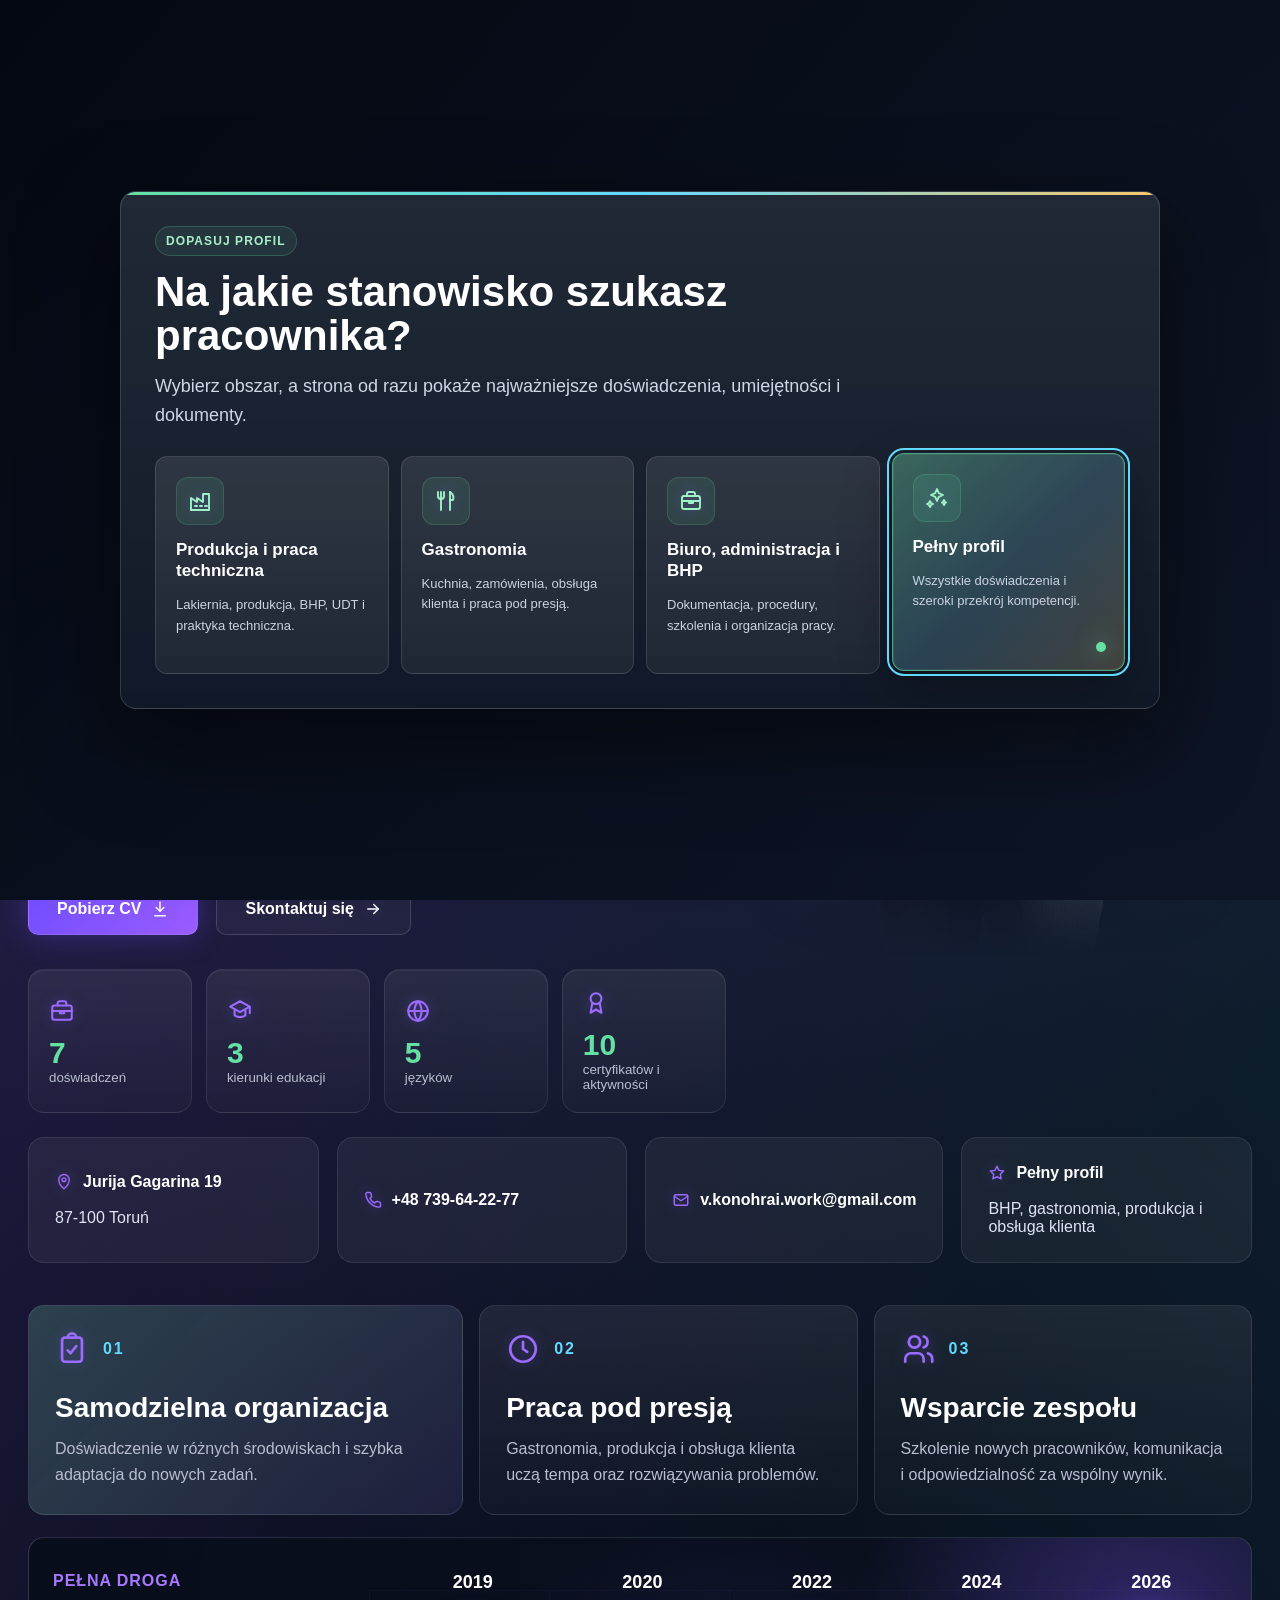
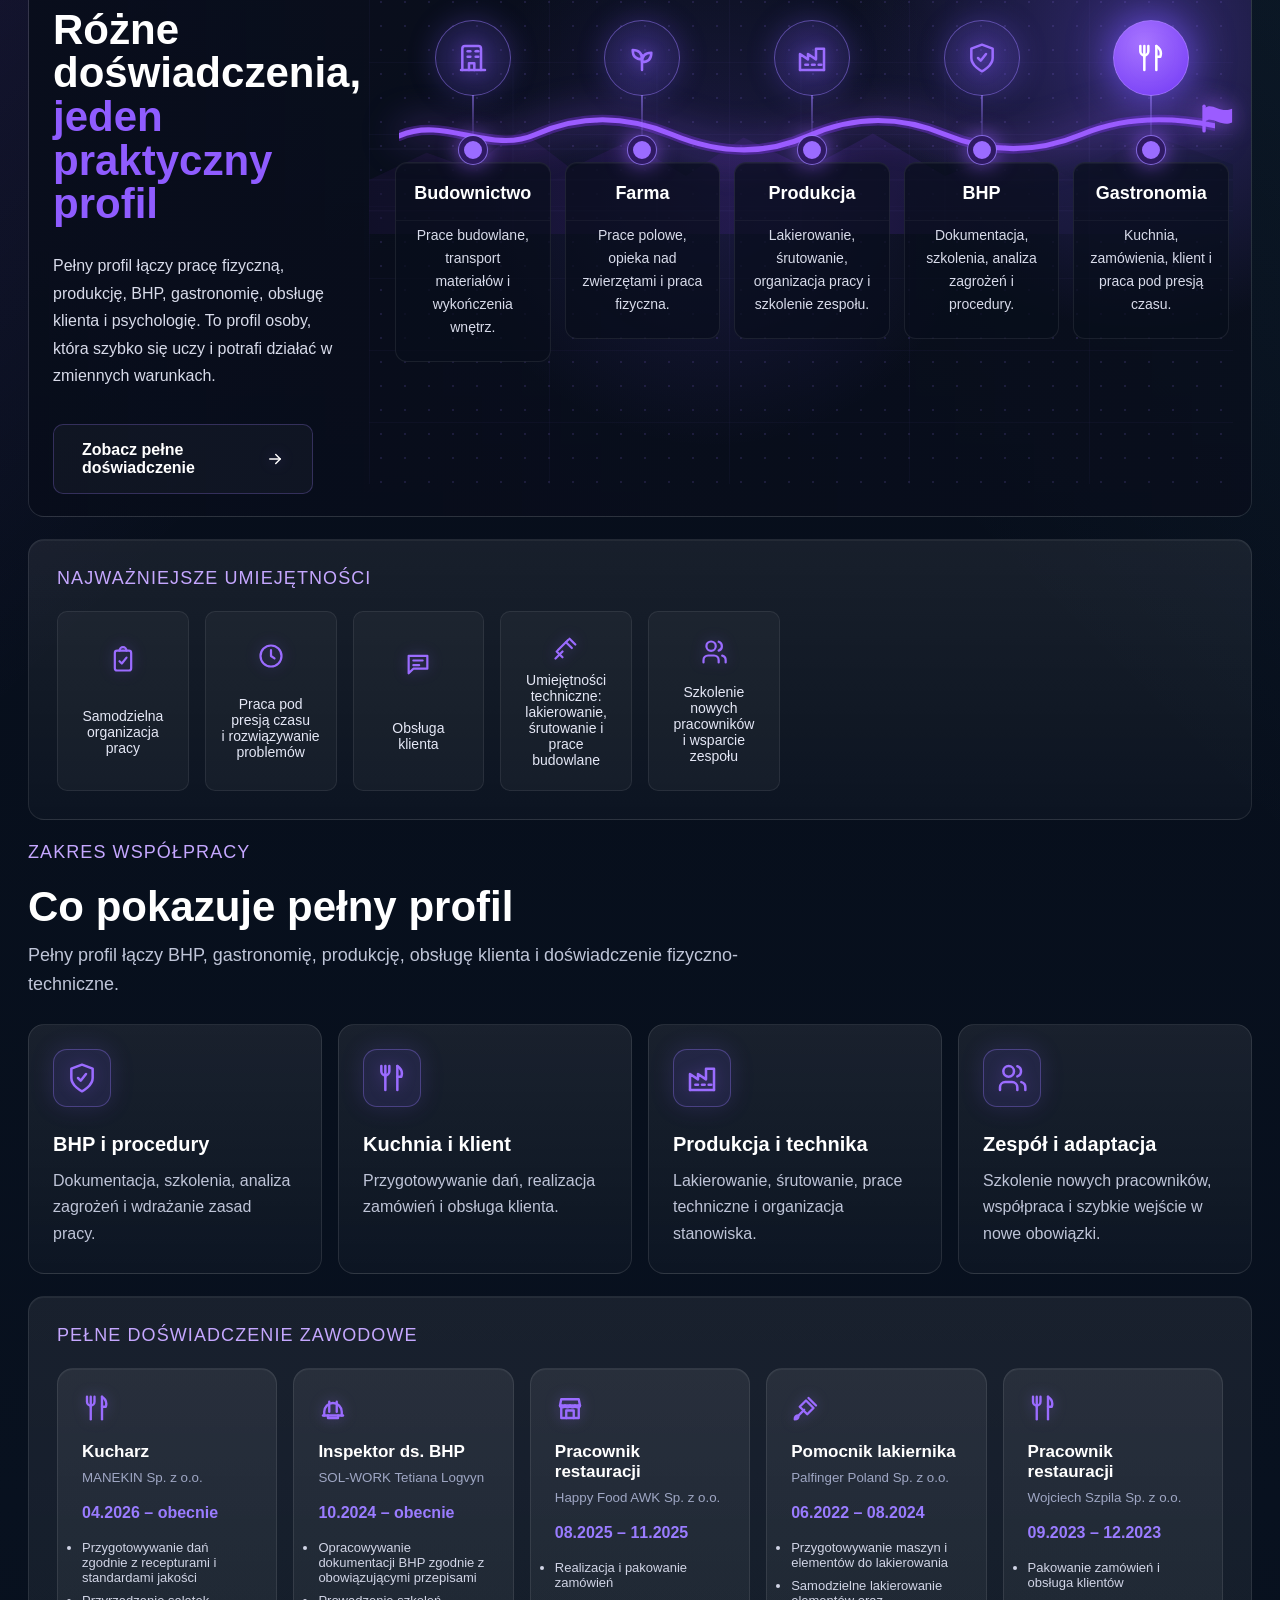
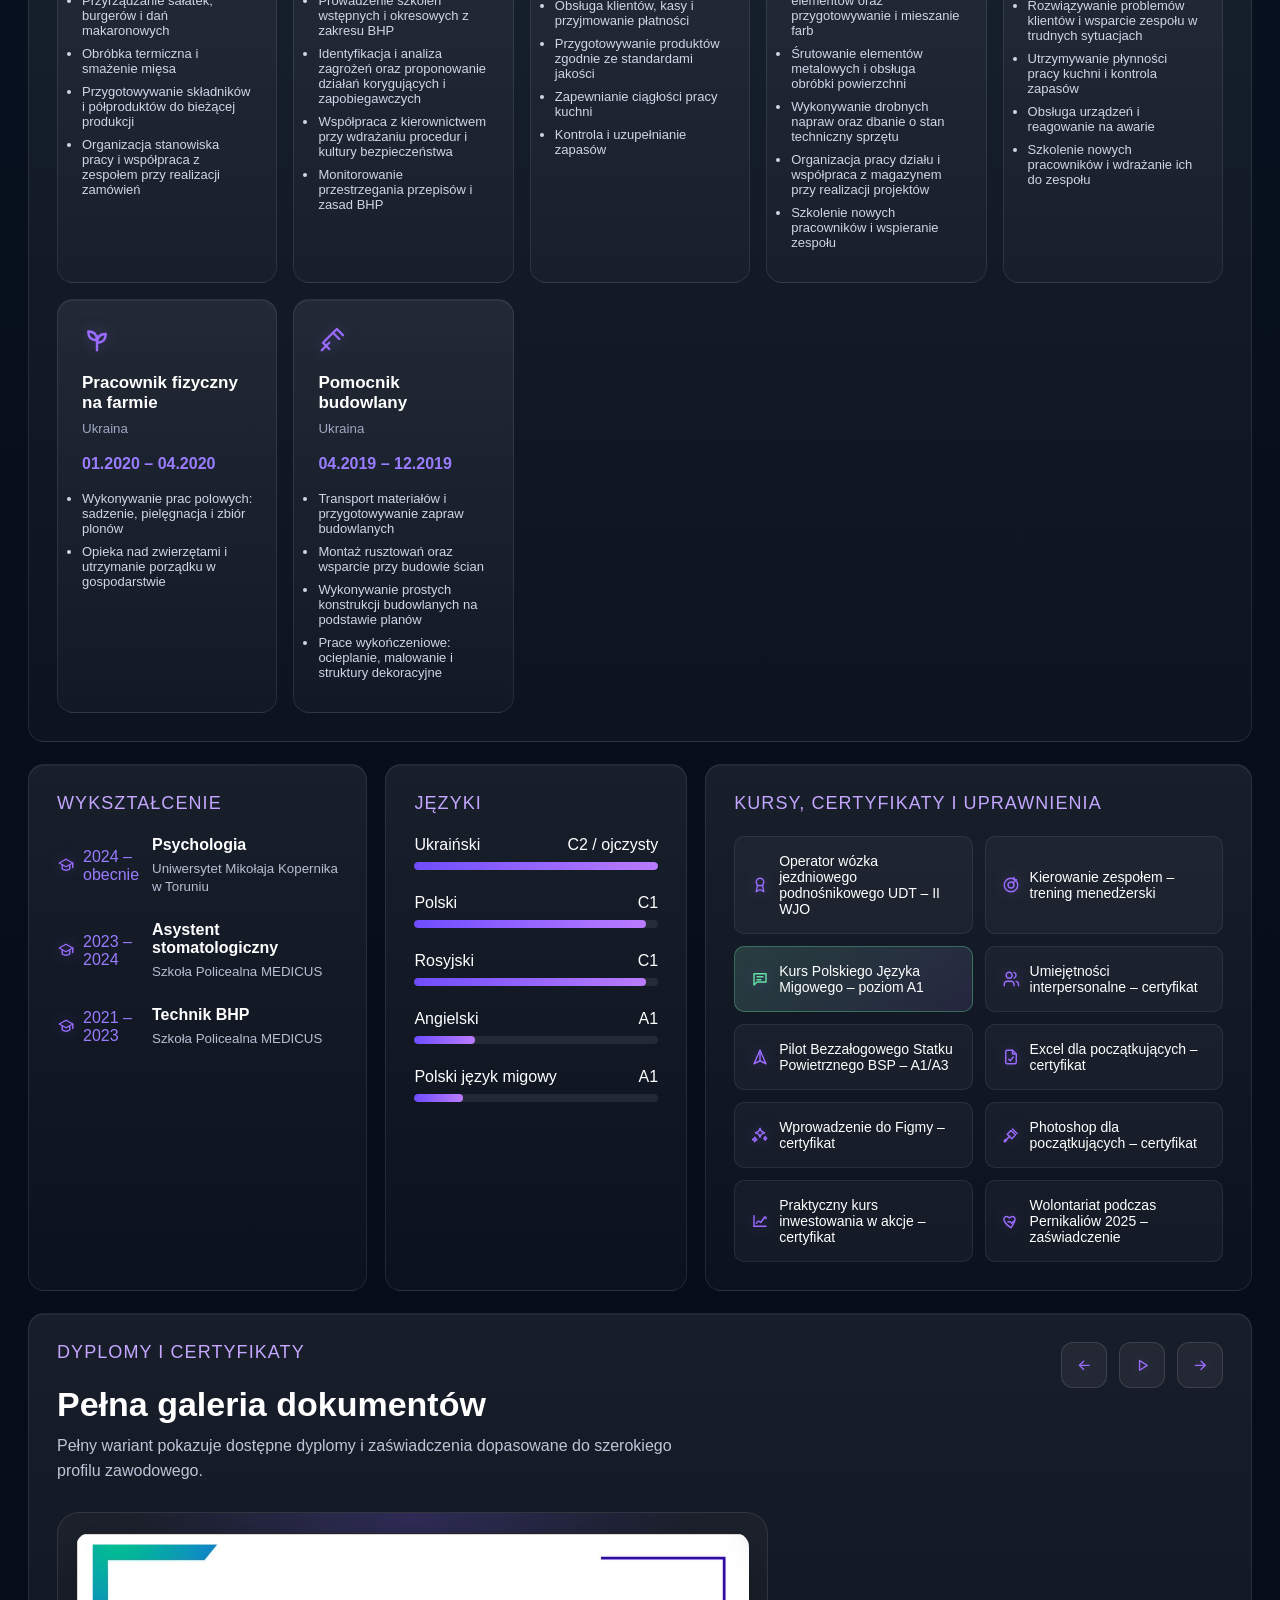
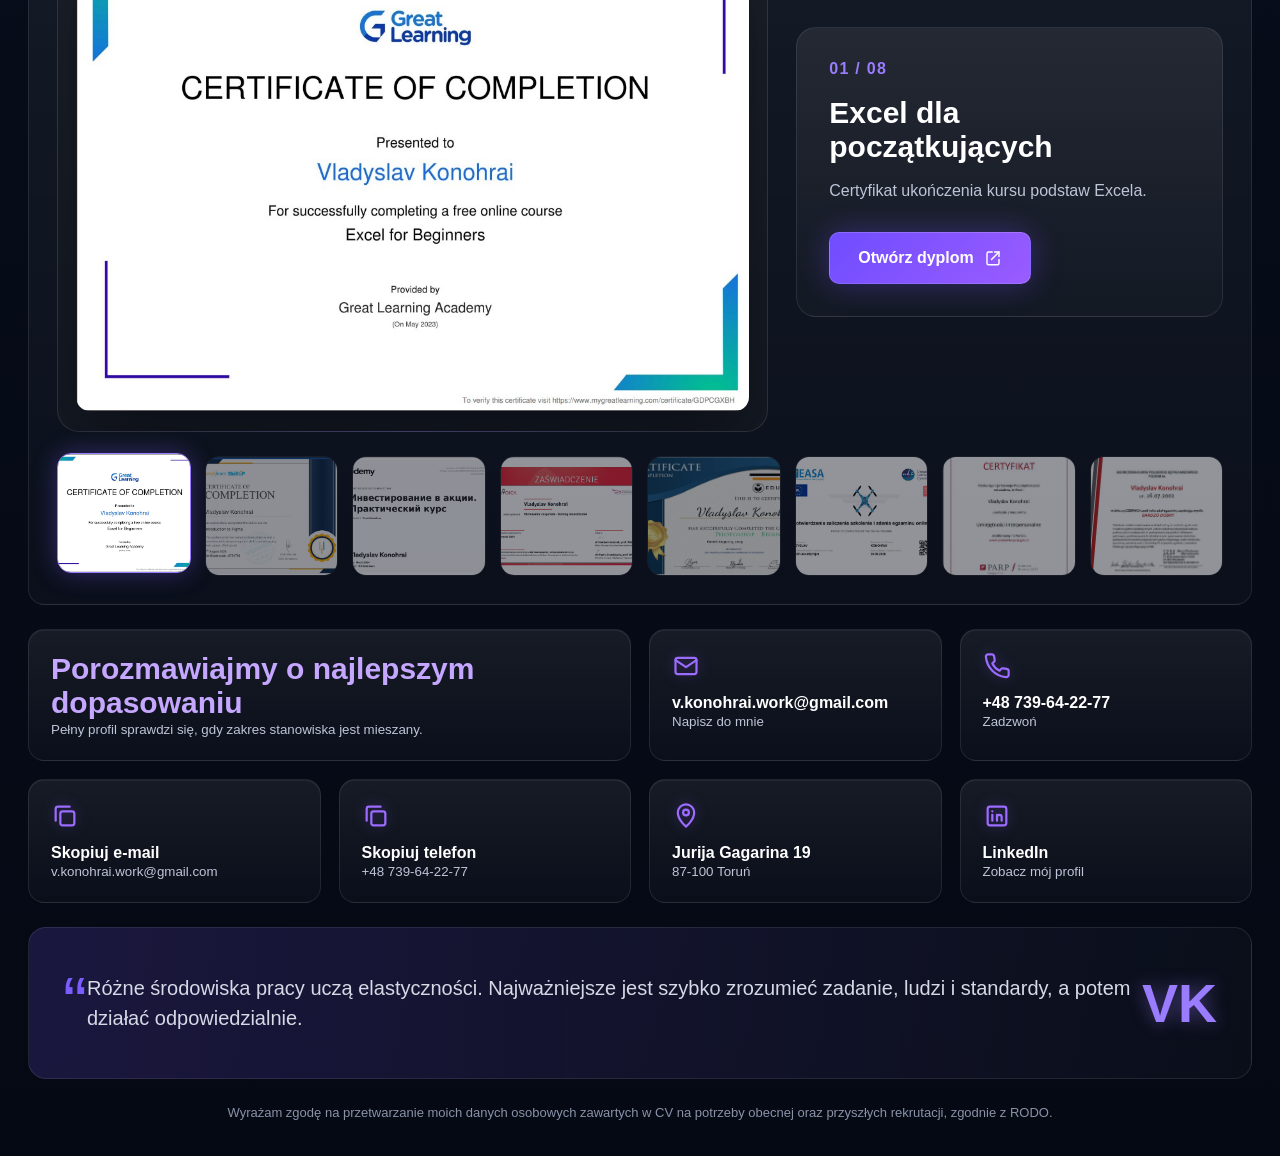
==== commit ec626666: "1.0.3" ====
--- a/index.html
+++ b/index.html
@@ -50,6 +50,7 @@
 <link rel="stylesheet" href="assets/css/diplomas.css?v=20260630-1">
 <link rel="stylesheet" href="assets/css/icons.css?v=20260630-1">
 <link rel="stylesheet" href="assets/css/animations.css?v=20260630-1">
+<link rel="stylesheet" href="assets/css/job-personalizer.css?v=20260721-1">
 <link rel="stylesheet" href="assets/css/responsive.css?v=20260630-4">
 
 <script type="application/ld+json">
@@ -122,6 +123,36 @@
 <body>
 <div class="copy-toast" role="status" aria-live="polite"></div>
 <a class="skip-link" href="#main-content">Przejdź do treści</a>
+<div class="job-gate" data-job-gate role="dialog" aria-modal="true" aria-labelledby="jobGateTitle" aria-describedby="jobGateDesc" hidden>
+  <div class="job-gate-panel">
+    <div class="job-gate-kicker" data-job-gate-kicker>Dopasuj profil</div>
+    <h2 id="jobGateTitle" data-job-gate-title>Na jakie stanowisko szukasz pracownika?</h2>
+    <p id="jobGateDesc" data-job-gate-desc>Wybierz obszar, a strona od razu pokaże najważniejsze doświadczenia, umiejętności i dokumenty.</p>
+
+    <div class="job-choice-grid" role="group" aria-label="Obszary stanowiska" data-job-choice-grid>
+      <button class="job-choice" type="button" data-role-choice="production">
+        <vk-icon name="factory"></vk-icon>
+        <span>Produkcja i praca techniczna</span>
+        <small>Lakierowanie, śrutowanie, organizacja stanowiska i BHP.</small>
+      </button>
+      <button class="job-choice" type="button" data-role-choice="gastro">
+        <vk-icon name="utensils"></vk-icon>
+        <span>Gastronomia</span>
+        <small>Kuchnia, realizacja zamówień, obsługa klienta i praca pod presją czasu.</small>
+      </button>
+      <button class="job-choice" type="button" data-role-choice="office">
+        <vk-icon name="briefcase"></vk-icon>
+        <span>Biuro, administracja i BHP</span>
+        <small>Dokumentacja, procedury, kontakt z ludźmi i organizacja pracy.</small>
+      </button>
+      <button class="job-choice" type="button" data-role-choice="all">
+        <vk-icon name="sparkles"></vk-icon>
+        <span>Pełny profil</span>
+        <small>Wszystkie doświadczenia i szerszy obraz kompetencji.</small>
+      </button>
+    </div>
+  </div>
+</div>
 <div class="page">
 
   <nav aria-label="Główna nawigacja">
@@ -151,10 +182,10 @@
       <button type="button" data-lang="ru" aria-pressed="false">RU</button>
     </div>
 
-    <a class="btn nav-cta"
-   href="CV_Vladyslav_Konohrai.pdf"
+    <a class="btn nav-cta" data-cv-link
+   href="CV/CV_All_Vladyslav_Konohrai.pdf"
    target="_blank"
-   download="CV_Vladyslav_Konohrai.pdf">
+   download="CV_All_Vladyslav_Konohrai.pdf">
    Pobierz CV <vk-icon name="download"></vk-icon>
 </a>
   </nav>
@@ -168,8 +199,8 @@
       <h1>Vladyslav <span>Konohrai</span></h1>
 
         <h2 class="hero-subtitle">
-        Understanding people.<br>
-        Building safer environments.
+        Rozumiem ludzi.<br>
+        Buduję bezpieczniejsze środowiska.
         </h2>
 
         <p>
@@ -184,11 +215,22 @@
         <span><vk-icon name="map-pin"></vk-icon> Toruń</span>
       </div>
 
+      <div class="role-summary" data-role-summary aria-live="polite">
+        <div>
+          <span data-role-eyebrow>Wybrany profil</span>
+          <strong data-role-title>Pełny profil</strong>
+          <small data-role-desc>Strona pokazuje pełny przekrój doświadczenia.</small>
+        </div>
+        <button class="role-change" type="button" data-role-change>
+          Zmień profil <vk-icon name="arrow-right"></vk-icon>
+        </button>
+      </div>
+
       <div class="actions">
-        <a class="btn"
-   href="CV_Vladyslav_Konohrai.pdf"
+        <a class="btn" data-cv-link
+   href="CV/CV_All_Vladyslav_Konohrai.pdf"
    target="_blank"
-   download="CV_Vladyslav_Konohrai.pdf">
+   download="CV_All_Vladyslav_Konohrai.pdf">
    Pobierz CV <vk-icon name="download"></vk-icon>
 </a>
         <a class="btn secondary" href="mailto:v.konohrai.work@gmail.com">Skontaktuj się <vk-icon name="arrow-right"></vk-icon></a>
@@ -205,10 +247,10 @@
     <div class="photo-wrap">
     <img class="photo" src="photo.png" alt="Vladyslav Konohrai" width="1000" height="1553" fetchpriority="high" decoding="async">
 
-    <div class="orbit-item orbit-1"><vk-icon name="brain"></vk-icon><span>Psychology</span></div>
-    <div class="orbit-item orbit-2"><vk-icon name="users"></vk-icon><span>Leadership</span></div>
-    <div class="orbit-item orbit-3"><vk-icon name="chart"></vk-icon><span>Analysis</span></div>
-    <div class="orbit-item orbit-4"><vk-icon name="shield"></vk-icon><span>Safety</span></div>
+    <div class="orbit-item orbit-1"><vk-icon name="brain"></vk-icon><span>Psychologia</span></div>
+    <div class="orbit-item orbit-2"><vk-icon name="users"></vk-icon><span>Zespół</span></div>
+    <div class="orbit-item orbit-3"><vk-icon name="chart"></vk-icon><span>Analiza</span></div>
+    <div class="orbit-item orbit-4"><vk-icon name="shield"></vk-icon><span>BHP</span></div>
     </div>
 
     <div class="side-info">
@@ -383,68 +425,98 @@
     <div class="section-title">Doświadczenie</div>
 
     <div class="experience">
-      <div class="exp-card">
+      <div class="exp-card" data-experience-key="cook" data-role-match="gastro all">
+        <div class="icon"><vk-icon name="utensils"></vk-icon></div>
+        <h3>Kucharz</h3>
+        <small>MANEKIN Sp. z o.o.</small>
+        <div class="date">04.2026 – obecnie</div>
+        <ul>
+          <li>Przygotowywanie dań zgodnie z recepturami i standardami jakości</li>
+          <li>Obróbka termiczna i smażenie mięsa</li>
+          <li>Przyrządzanie sałatek, burgerów i dań makaronowych</li>
+          <li>Przygotowywanie składników i półproduktów do bieżącej produkcji</li>
+          <li>Organizacja stanowiska pracy i współpraca z zespołem przy realizacji zamówień</li>
+        </ul>
+      </div>
+
+      <div class="exp-card" data-experience-key="safety" data-role-match="office production all">
         <div class="icon"><vk-icon name="hard-hat"></vk-icon></div>
         <h3>Inspektor ds. BHP</h3>
         <small>SOL-WORK Tetiana Logvyn</small>
         <div class="date">10.2024 – obecnie</div>
         <ul>
-          <li>Dokumentacja BHP</li>
-          <li>Szkolenia pracowników</li>
-          <li>Analiza zagrożeń</li>
-          <li>Wdrażanie procedur</li>
+          <li>Opracowywanie dokumentacji BHP zgodnie z obowiązującymi przepisami</li>
+          <li>Prowadzenie szkoleń wstępnych i okresowych z zakresu BHP</li>
+          <li>Identyfikacja i analiza zagrożeń oraz proponowanie działań korygujących i zapobiegawczych</li>
+          <li>Współpraca z kierownictwem przy wdrażaniu procedur i kultury bezpieczeństwa</li>
+          <li>Monitorowanie przestrzegania przepisów i zasad BHP</li>
         </ul>
       </div>
 
-      <div class="exp-card">
+      <div class="exp-card" data-experience-key="painting" data-role-match="production all">
         <div class="icon"><vk-icon name="paintbrush"></vk-icon></div>
         <h3>Pomocnik lakiernika</h3>
         <small>Palfinger Poland Sp. z o.o.</small>
         <div class="date">06.2022 – 08.2024</div>
         <ul>
-          <li>Przygotowanie i lakierowanie</li>
-          <li>Śrutowanie elementów</li>
-          <li>Organizacja pracy działu</li>
-          <li>Szkolenie pracowników</li>
+          <li>Przygotowywanie maszyn i elementów do lakierowania</li>
+          <li>Samodzielne lakierowanie elementów oraz przygotowywanie i mieszanie farb</li>
+          <li>Śrutowanie elementów metalowych i obsługa obróbki powierzchni</li>
+          <li>Wykonywanie drobnych napraw oraz dbanie o stan techniczny sprzętu</li>
+          <li>Organizacja pracy działu i współpraca z magazynem przy realizacji projektów</li>
+          <li>Szkolenie nowych pracowników i wspieranie zespołu</li>
         </ul>
       </div>
 
-      <div class="exp-card">
+      <div class="exp-card" data-experience-key="restaurant-bydgoszcz" data-role-match="gastro all">
         <div class="icon"><vk-icon name="utensils"></vk-icon></div>
         <h3>Pracownik restauracji</h3>
         <small>Wojciech Szpila Sp. z o.o.</small>
         <div class="date">09.2023 – 12.2023</div>
         <ul>
-          <li>Obsługa klienta</li>
-          <li>Zarządzanie zapasami</li>
-          <li>Praca w kuchni</li>
-          <li>Szkolenie zespołu</li>
+          <li>Pakowanie zamówień i obsługa klientów</li>
+          <li>Rozwiązywanie problemów klientów i wsparcie zespołu w trudnych sytuacjach</li>
+          <li>Utrzymywanie płynności pracy kuchni i kontrola zapasów</li>
+          <li>Obsługa urządzeń i reagowanie na awarie</li>
+          <li>Szkolenie nowych pracowników i wdrażanie ich do zespołu</li>
         </ul>
       </div>
 
-      <div class="exp-card">
+      <div class="exp-card" data-experience-key="restaurant-torun" data-role-match="gastro office all">
         <div class="icon"><vk-icon name="store"></vk-icon></div>
         <h3>Pracownik restauracji</h3>
         <small>Happy Food AWK Sp. z o.o.</small>
         <div class="date">08.2025 – 11.2025</div>
         <ul>
-          <li>Realizacja zamówień</li>
-          <li>Obsługa kasy i klientów</li>
-          <li>Praca pod presją czasu</li>
-          <li>Kontrola jakości</li>
+          <li>Realizacja i pakowanie zamówień</li>
+          <li>Obsługa klientów, kasy i przyjmowanie płatności</li>
+          <li>Przygotowywanie produktów zgodnie ze standardami jakości</li>
+          <li>Zapewnianie ciągłości pracy kuchni</li>
+          <li>Kontrola i uzupełnianie zapasów</li>
         </ul>
       </div>
 
-      <div class="exp-card">
+      <div class="exp-card" data-experience-key="construction" data-role-match="production all">
         <div class="icon"><vk-icon name="hammer"></vk-icon></div>
         <h3>Pomocnik budowlany</h3>
         <small>Ukraina</small>
         <div class="date">04.2019 – 12.2019</div>
         <ul>
-          <li>Prace budowlane</li>
-          <li>Montaż rusztowań</li>
-          <li>Prace żelbetowe</li>
-          <li>Wykończenia wnętrz</li>
+          <li>Transport materiałów i przygotowywanie zapraw budowlanych</li>
+          <li>Montaż rusztowań oraz wsparcie przy budowie ścian</li>
+          <li>Wykonywanie prostych konstrukcji budowlanych na podstawie planów</li>
+          <li>Prace wykończeniowe: ocieplanie, malowanie i struktury dekoracyjne</li>
+        </ul>
+      </div>
+
+      <div class="exp-card" data-experience-key="farm" data-role-match="all">
+        <div class="icon"><vk-icon name="sprout"></vk-icon></div>
+        <h3>Pracownik fizyczny na farmie</h3>
+        <small>Ukraina</small>
+        <div class="date">01.2020 – 04.2020</div>
+        <ul>
+          <li>Wykonywanie prac polowych: sadzenie, pielęgnacja i zbiór plonów</li>
+          <li>Opieka nad zwierzętami i utrzymanie porządku w gospodarstwie</li>
         </ul>
       </div>
     </div>
@@ -489,8 +561,8 @@
       </div>
 
       <div class="lang">
-        <div class="lang-row"><span>Angielski</span><span>A2</span></div>
-        <div class="bar"><div style="width:40%"></div></div>
+        <div class="lang-row"><span>Angielski</span><span>A1</span></div>
+        <div class="bar"><div style="width:25%"></div></div>
       </div>
 
       <div class="lang">
@@ -503,12 +575,12 @@
       <div class="section-title">Osiągnięcia i certyfikaty</div>
 
       <div class="certs">
-        <div class="cert"><vk-icon name="file-check"></vk-icon> Excel for Beginners Certificate</div>
+        <div class="cert"><vk-icon name="file-check"></vk-icon> Excel dla początkujących</div>
         <div class="cert"><vk-icon name="users"></vk-icon> Umiejętności interpersonalne</div>
         <div class="cert"><vk-icon name="target"></vk-icon> Kierowanie zespołem</div>
-        <div class="cert"><vk-icon name="chart"></vk-icon> Stock Investing Course</div>
-        <div class="cert"><vk-icon name="paintbrush"></vk-icon> Photoshop for Beginners</div>
-        <div class="cert"><vk-icon name="sparkles"></vk-icon> Introduction to Figma</div>
+        <div class="cert"><vk-icon name="chart"></vk-icon> Praktyczny kurs inwestowania w akcje</div>
+        <div class="cert"><vk-icon name="paintbrush"></vk-icon> Photoshop dla początkujących</div>
+        <div class="cert"><vk-icon name="sparkles"></vk-icon> Wprowadzenie do Figmy</div>
         <div class="cert"><vk-icon name="award"></vk-icon> Operator wózka widłowego UDT</div>
         <div class="cert"><vk-icon name="navigation"></vk-icon> Pilot BSP A1/A3</div>
         <div class="cert cert-new"><vk-icon name="message"></vk-icon> Polski język migowy A1</div>
@@ -540,7 +612,7 @@
 
     <div class="diploma-info" aria-live="polite" aria-atomic="true">
       <span id="diplomaCount">01 / 09</span>
-      <h3 id="diplomaTitle">Excel for Beginners Certificate</h3>
+      <h3 id="diplomaTitle">Excel dla początkujących</h3>
       <p id="diplomaDesc">Certyfikat ukończenia kursu podstaw Excela.</p>
 
       <a id="diplomaPdf" class="btn" href="dyplomy/ExcelDyp.pdf" target="_blank" rel="noopener">
@@ -550,11 +622,11 @@
   </div>
 
   <div class="diploma-thumbs">
-    <img src="dyplomy/ExcelDyp.jpg" class="active" alt="Excel for Beginners Certificate" loading="lazy" decoding="async">
-    <img src="dyplomy/FigmaDyp.jpg" alt="Introduction to Figma" loading="lazy" decoding="async">
-    <img src="dyplomy/InwestDyp1.jpg" alt="Stock Investing: A Practical Course" loading="lazy" decoding="async">
+    <img src="dyplomy/ExcelDyp.jpg" class="active" alt="Excel dla początkujących" loading="lazy" decoding="async">
+    <img src="dyplomy/FigmaDyp.jpg" alt="Wprowadzenie do Figmy" loading="lazy" decoding="async">
+    <img src="dyplomy/InwestDyp1.jpg" alt="Praktyczny kurs inwestowania w akcje" loading="lazy" decoding="async">
     <img src="dyplomy/MenedzDyp.jpg" alt="Kierowanie zespołem" loading="lazy" decoding="async">
-    <img src="dyplomy/PhotoshopDyp.jpg" alt="Photoshop for Beginners" loading="lazy" decoding="async">
+    <img src="dyplomy/PhotoshopDyp.jpg" alt="Photoshop dla początkujących" loading="lazy" decoding="async">
     <img src="dyplomy/PomocLGBT.jpg" alt="Pomoc osobom LGBT+" loading="lazy" decoding="async">
     <img src="dyplomy/potwierdzenie_zdania_egzaminu_A1A3.jpg" alt="Pilot BSP A1/A3" loading="lazy" decoding="async">
     <img src="dyplomy/UmiejętnościinterpersonalneDyp.jpg" alt="Umiejętności interpersonalne" loading="lazy" decoding="async">
@@ -599,12 +671,13 @@
 </div>
 <div class="floating-actions" aria-label="Szybkie akcje">
   <a href="#contact" aria-label="Kontakt"><vk-icon name="mail"></vk-icon><span>Kontakt</span></a>
-  <a href="CV_Vladyslav_Konohrai.pdf" download="CV_Vladyslav_Konohrai.pdf" aria-label="Pobierz CV"><vk-icon name="download"></vk-icon><span>CV</span></a>
+  <a href="CV/CV_All_Vladyslav_Konohrai.pdf" data-cv-link download="CV_All_Vladyslav_Konohrai.pdf" aria-label="Pobierz CV"><vk-icon name="download"></vk-icon><span>CV</span></a>
   <button type="button" data-scroll-top aria-label="Do góry"><vk-icon name="arrow-up"></vk-icon><span>Góra</span></button>
 </div>
 <script src="assets/js/diplomas-data.js?v=20260630-1" defer></script>
 <script src="assets/js/icons.js?v=20260630-1" defer></script>
 <script src="assets/js/translations.js?v=20260630-5" defer></script>
+<script src="assets/js/job-personalizer.js?v=20260721-1" defer></script>
 <script src="assets/js/mobile-menu.js?v=20260630-1" defer></script>
 <script src="assets/js/diploma-gallery.js?v=20260630-1" defer></script>
 <script src="assets/js/ui-enhancements.js?v=20260630-4" defer></script>
--- a/assets/css/job-personalizer.css
+++ b/assets/css/job-personalizer.css
@@ -0,0 +1,311 @@
+.job-gate[hidden] {
+  display: none !important;
+}
+
+body.job-gate-open {
+  overflow: hidden;
+}
+
+.job-gate {
+  position: fixed;
+  inset: 0;
+  z-index: 120;
+  display: grid;
+  place-items: center;
+  padding: 24px;
+  background:
+    linear-gradient(135deg, rgba(4, 8, 18, .96), rgba(14, 22, 39, .92)),
+    linear-gradient(45deg, rgba(101, 224, 163, .12), transparent 34%, rgba(247, 200, 107, .08)),
+    rgba(5, 9, 20, .88);
+  backdrop-filter: blur(24px);
+}
+
+.job-gate-panel {
+  position: relative;
+  width: min(100%, 1040px);
+  max-height: min(88vh, 720px);
+  overflow: auto;
+  padding: 34px;
+  border: 1px solid rgba(255,255,255,.14);
+  border-radius: 16px;
+  background:
+    linear-gradient(180deg, rgba(255,255,255,.105), rgba(255,255,255,.04)),
+    #07101f;
+  box-shadow: 0 34px 90px rgba(0,0,0,.5), inset 0 1px 0 rgba(255,255,255,.08);
+}
+
+.job-gate-panel::before {
+  content: "";
+  position: absolute;
+  inset: 0 0 auto;
+  height: 3px;
+  background: linear-gradient(90deg, var(--green), var(--cyan), #f7c86b);
+}
+
+.job-gate-kicker {
+  width: fit-content;
+  padding: 7px 10px;
+  border: 1px solid rgba(101, 224, 163, .22);
+  border-radius: 999px;
+  color: #a8f0c8;
+  background: rgba(101, 224, 163, .08);
+  font-size: 12px;
+  font-weight: 900;
+  text-transform: uppercase;
+  letter-spacing: .09em;
+  margin-bottom: 14px;
+}
+
+.job-gate h2 {
+  max-width: 760px;
+  font-size: 42px;
+  line-height: 1.05;
+  letter-spacing: 0;
+  margin-bottom: 14px;
+}
+
+.job-gate p {
+  max-width: 720px;
+  color: #d0d6e6;
+  font-size: 18px;
+  line-height: 1.6;
+  margin-bottom: 26px;
+}
+
+.job-choice-grid {
+  display: grid;
+  grid-template-columns: repeat(4, minmax(0, 1fr));
+  gap: 12px;
+}
+
+.job-choice {
+  position: relative;
+  min-height: 218px;
+  display: grid;
+  align-content: start;
+  gap: 14px;
+  padding: 20px;
+  border: 1px solid rgba(255,255,255,.12);
+  border-radius: 12px;
+  color: #fff;
+  background:
+    linear-gradient(180deg, rgba(255,255,255,.065), rgba(255,255,255,.025)),
+    rgba(255,255,255,.035);
+  font: inherit;
+  text-align: left;
+  cursor: pointer;
+  overflow: hidden;
+  transition: transform .22s ease, border-color .22s ease, background .22s ease, box-shadow .22s ease;
+}
+
+.job-choice::before {
+  content: "";
+  position: absolute;
+  inset: 0;
+  opacity: 0;
+  background: linear-gradient(135deg, rgba(101, 224, 163, .16), rgba(98, 217, 255, .08) 55%, rgba(247, 200, 107, .08));
+  transition: opacity .22s ease;
+}
+
+.job-choice > * {
+  position: relative;
+  z-index: 1;
+}
+
+.job-choice:hover,
+.job-choice:focus-visible {
+  transform: translateY(-3px);
+  border-color: rgba(101, 224, 163, .42);
+  box-shadow: 0 20px 48px rgba(0,0,0,.28);
+}
+
+.job-choice:hover::before,
+.job-choice:focus-visible::before {
+  opacity: 1;
+}
+
+.job-choice.is-active {
+  border-color: rgba(101, 224, 163, .62);
+  background:
+    linear-gradient(135deg, rgba(101, 224, 163, .18), rgba(98, 217, 255, .08), rgba(247, 200, 107, .09)),
+    rgba(255,255,255,.055);
+  box-shadow: 0 22px 52px rgba(0,0,0,.3), inset 0 0 0 1px rgba(101, 224, 163, .12);
+}
+
+.job-choice.is-active::after {
+  content: "";
+  position: absolute;
+  right: 18px;
+  bottom: 18px;
+  width: 10px;
+  height: 10px;
+  border-radius: 50%;
+  background: var(--green);
+  box-shadow: 0 0 22px rgba(101, 224, 163, .78);
+}
+
+.job-choice vk-icon {
+  width: 48px;
+  height: 48px;
+  padding: 11px;
+  border-radius: 12px;
+  color: #9ff2c5;
+  background: rgba(101, 224, 163, .1);
+  border: 1px solid rgba(101, 224, 163, .18);
+}
+
+.job-choice span {
+  display: block;
+  font-size: 17px;
+  line-height: 1.25;
+  font-weight: 900;
+}
+
+.job-choice small {
+  color: #cbd2e2;
+  font-size: 13px;
+  line-height: 1.55;
+}
+
+.role-summary {
+  display: flex;
+  align-items: center;
+  justify-content: space-between;
+  gap: 16px;
+  margin-top: 24px;
+  padding: 14px 16px;
+  border: 1px solid rgba(101, 224, 163, .28);
+  border-radius: 12px;
+  background:
+    linear-gradient(135deg, rgba(101, 224, 163, .12), rgba(98, 217, 255, .06)),
+    rgba(255,255,255,.04);
+  box-shadow: 0 18px 44px rgba(0,0,0,.18);
+}
+
+.role-summary div {
+  display: grid;
+  gap: 4px;
+  min-width: 0;
+}
+
+.role-summary span {
+  color: var(--green);
+  font-size: 12px;
+  font-weight: 900;
+  text-transform: uppercase;
+  letter-spacing: .08em;
+}
+
+.role-summary strong {
+  font-size: 18px;
+  line-height: 1.25;
+}
+
+.role-summary small {
+  color: #cbd2e3;
+  line-height: 1.45;
+}
+
+.role-change {
+  flex: 0 0 auto;
+  display: inline-flex;
+  align-items: center;
+  justify-content: center;
+  gap: 8px;
+  min-height: 44px;
+  padding: 11px 14px;
+  border: 1px solid rgba(101, 224, 163, .32);
+  border-radius: 8px;
+  color: #fff;
+  background: rgba(255,255,255,.055);
+  font: inherit;
+  font-size: 14px;
+  font-weight: 900;
+  cursor: pointer;
+  transition: transform .22s ease, border-color .22s ease, background .22s ease;
+}
+
+.role-change:hover {
+  transform: translateY(-1px);
+  border-color: rgba(101, 224, 163, .52);
+  background: rgba(101, 224, 163, .1);
+}
+
+.role-change vk-icon {
+  width: 17px;
+  height: 17px;
+}
+
+.experience {
+  grid-template-columns: repeat(auto-fit, minmax(210px, 1fr));
+}
+
+.strength {
+  border-radius: 10px;
+}
+
+.exp-card {
+  transition: transform .22s ease, border-color .22s ease, background .22s ease, opacity .22s ease;
+}
+
+.exp-card.is-role-match {
+  border-color: rgba(101, 224, 163, .36);
+  background:
+    linear-gradient(180deg, rgba(101, 224, 163, .115), rgba(255,255,255,.03)),
+    rgba(255,255,255,.04);
+}
+
+.exp-card.is-role-muted {
+  opacity: .58;
+}
+
+.exp-card.is-role-muted:hover {
+  opacity: .9;
+}
+
+@media (max-width: 900px) {
+  .job-choice-grid {
+    grid-template-columns: repeat(2, minmax(0, 1fr));
+  }
+
+  .job-gate h2 {
+    font-size: 34px;
+  }
+}
+
+@media (max-width: 640px) {
+  .job-gate {
+    padding: 10px;
+  }
+
+  .job-gate-panel {
+    max-height: calc(100vh - 20px);
+    padding: 20px;
+    border-radius: 14px;
+  }
+
+  .job-gate h2 {
+    font-size: 30px;
+  }
+
+  .job-gate p {
+    font-size: 16px;
+  }
+
+  .job-choice-grid {
+    grid-template-columns: 1fr;
+  }
+
+  .job-choice {
+    min-height: auto;
+  }
+
+  .role-summary {
+    align-items: stretch;
+    flex-direction: column;
+  }
+
+  .role-change {
+    width: 100%;
+  }
+}
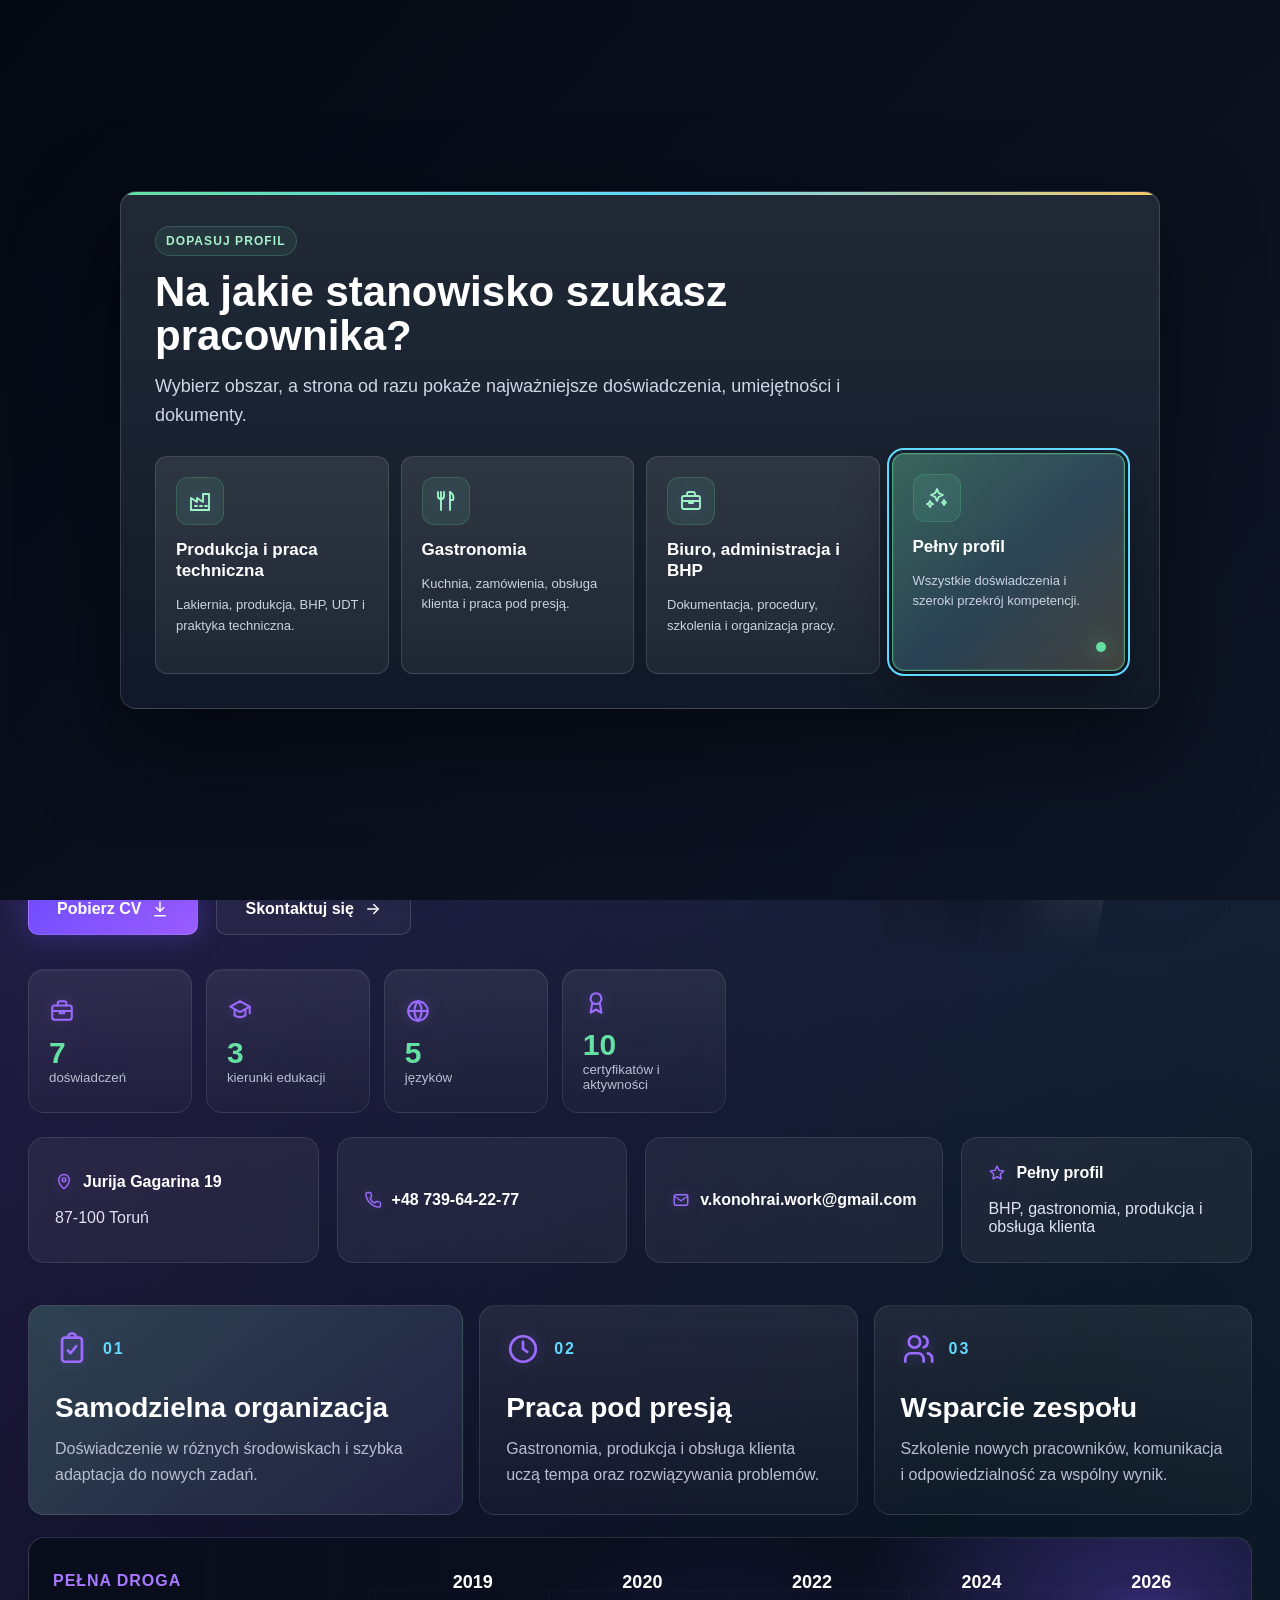
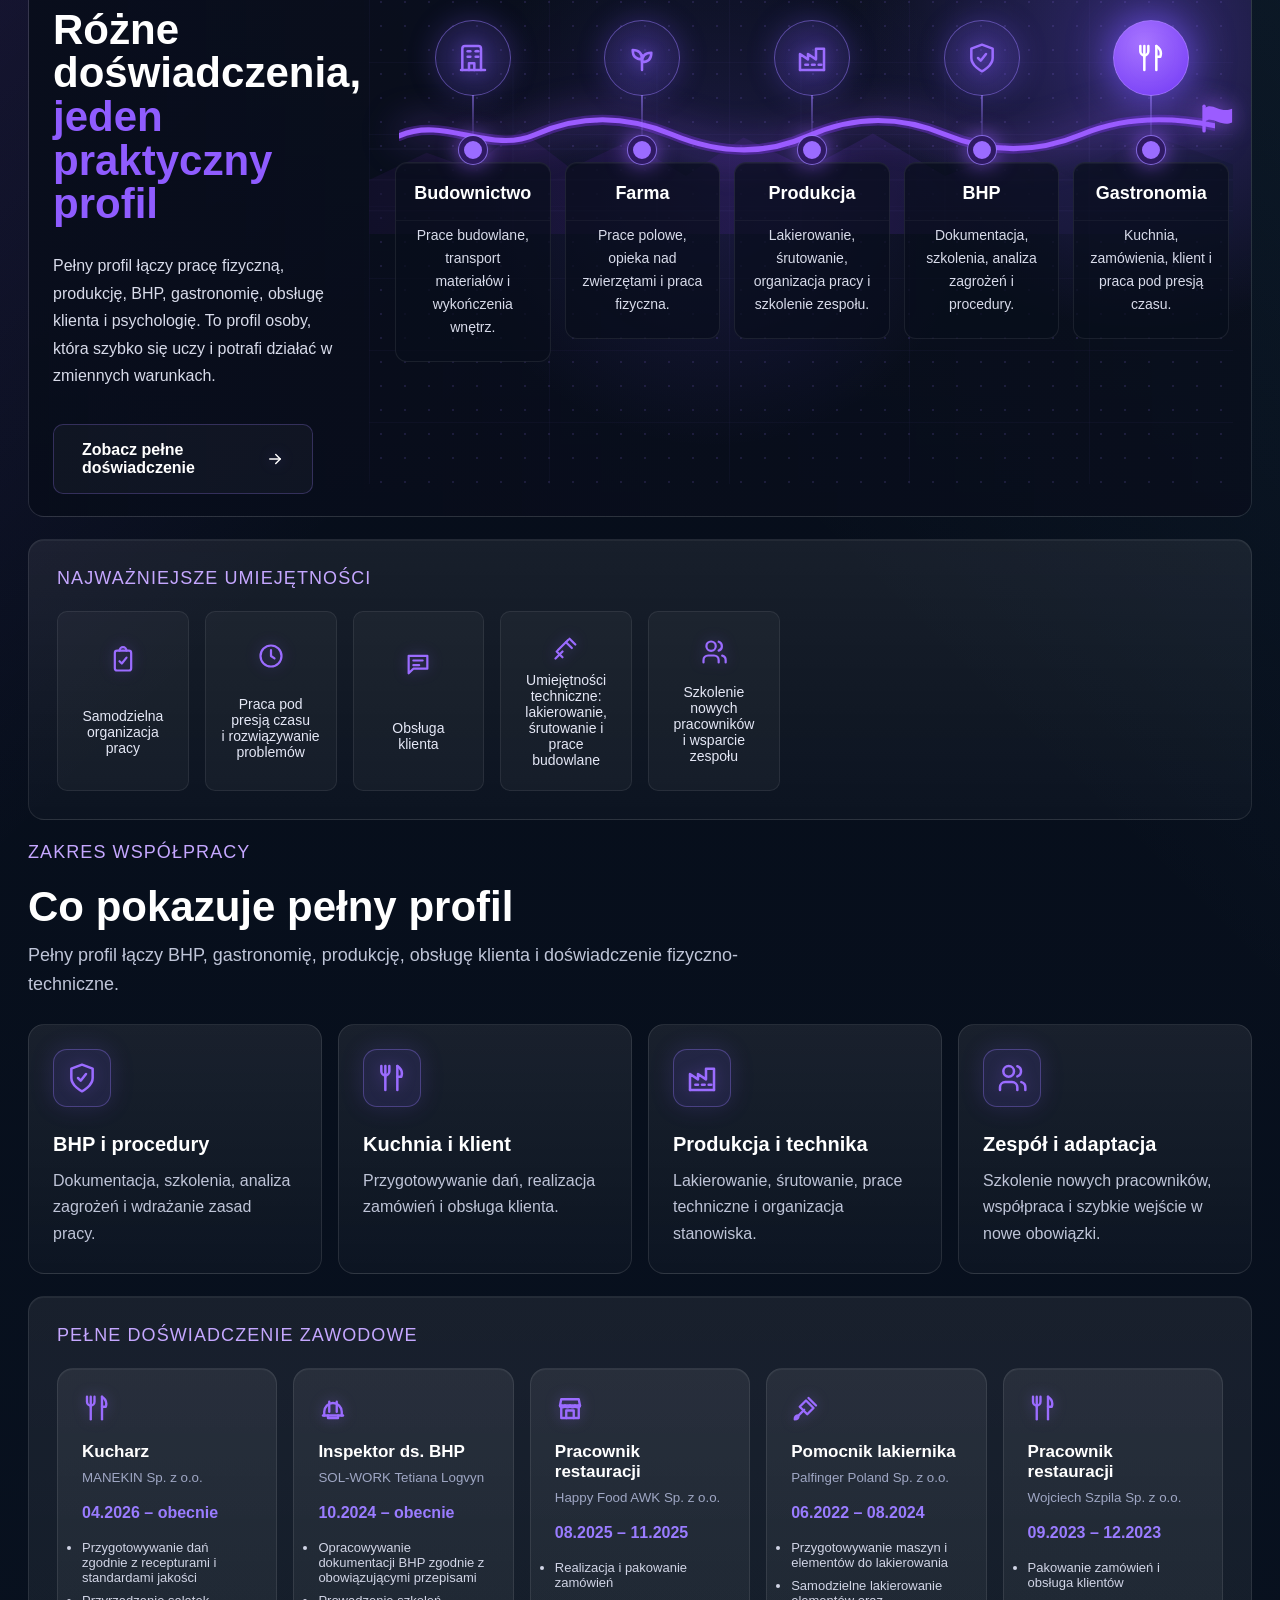
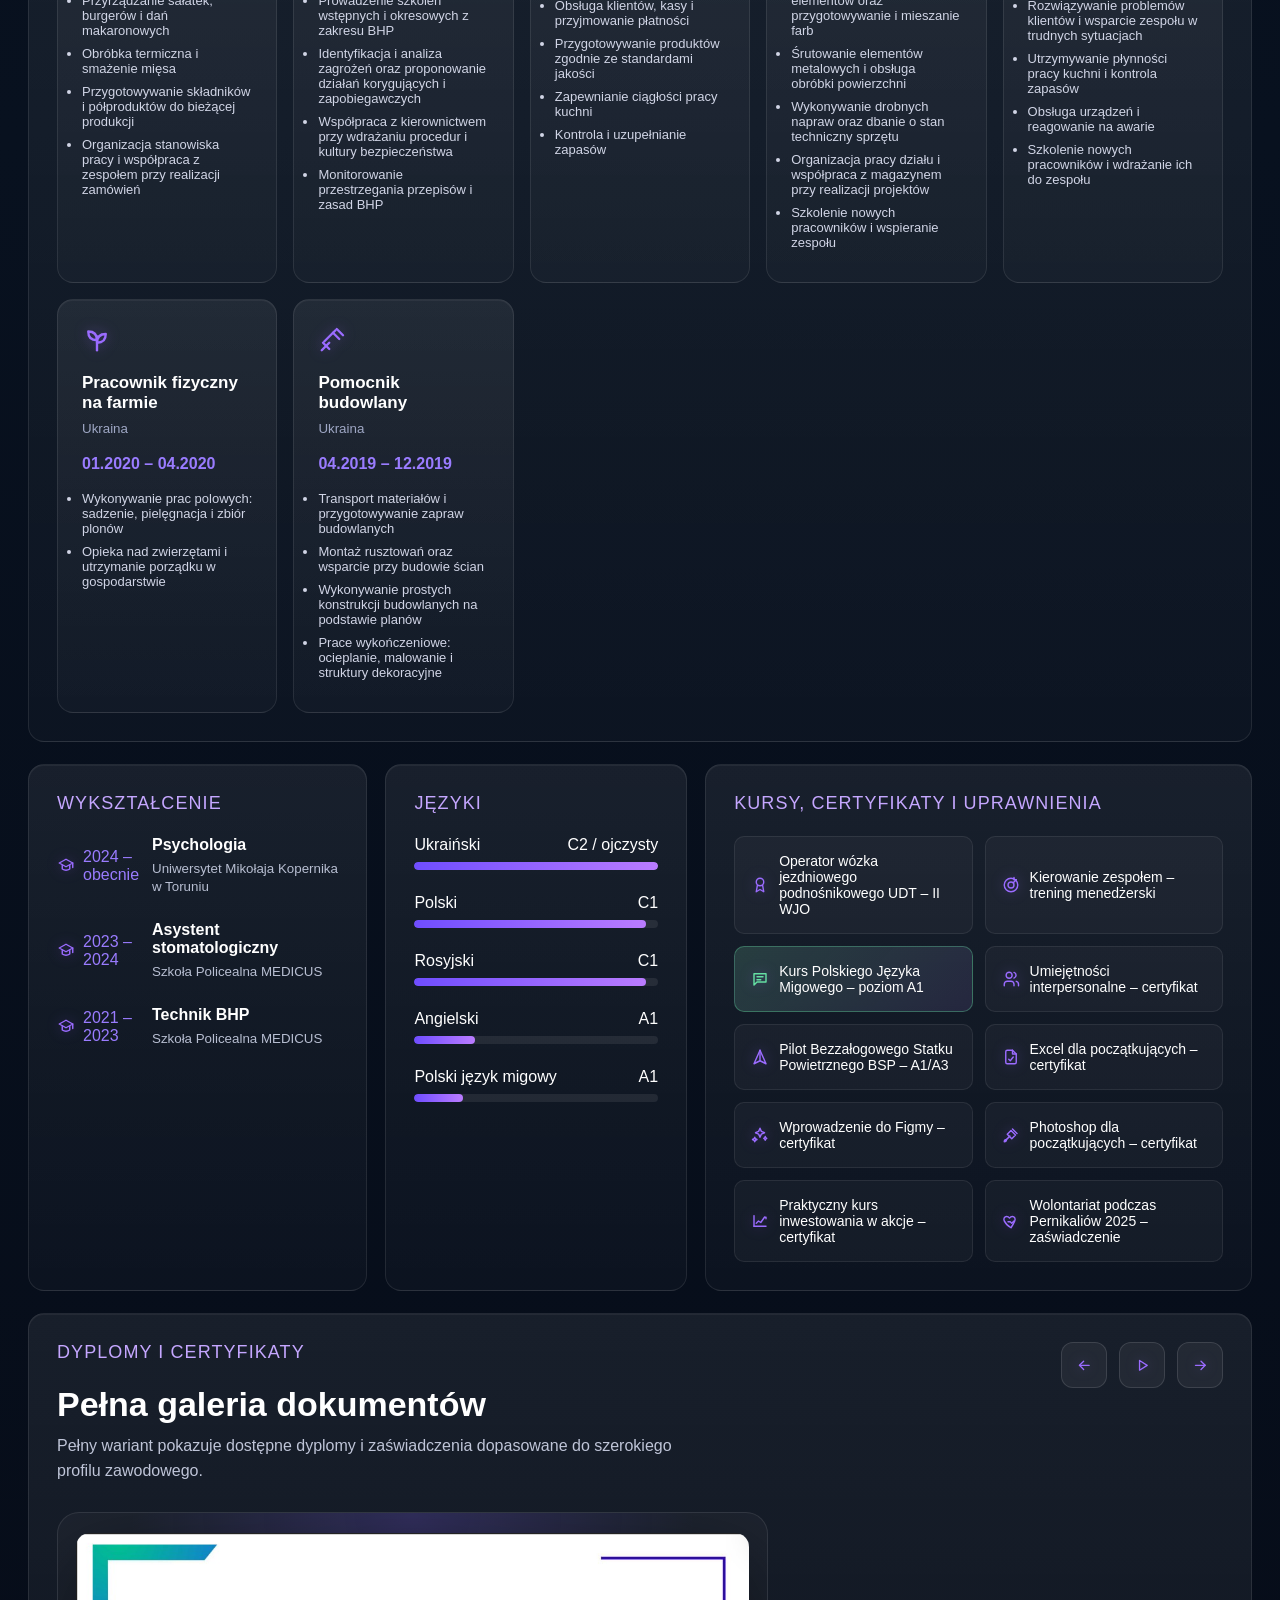
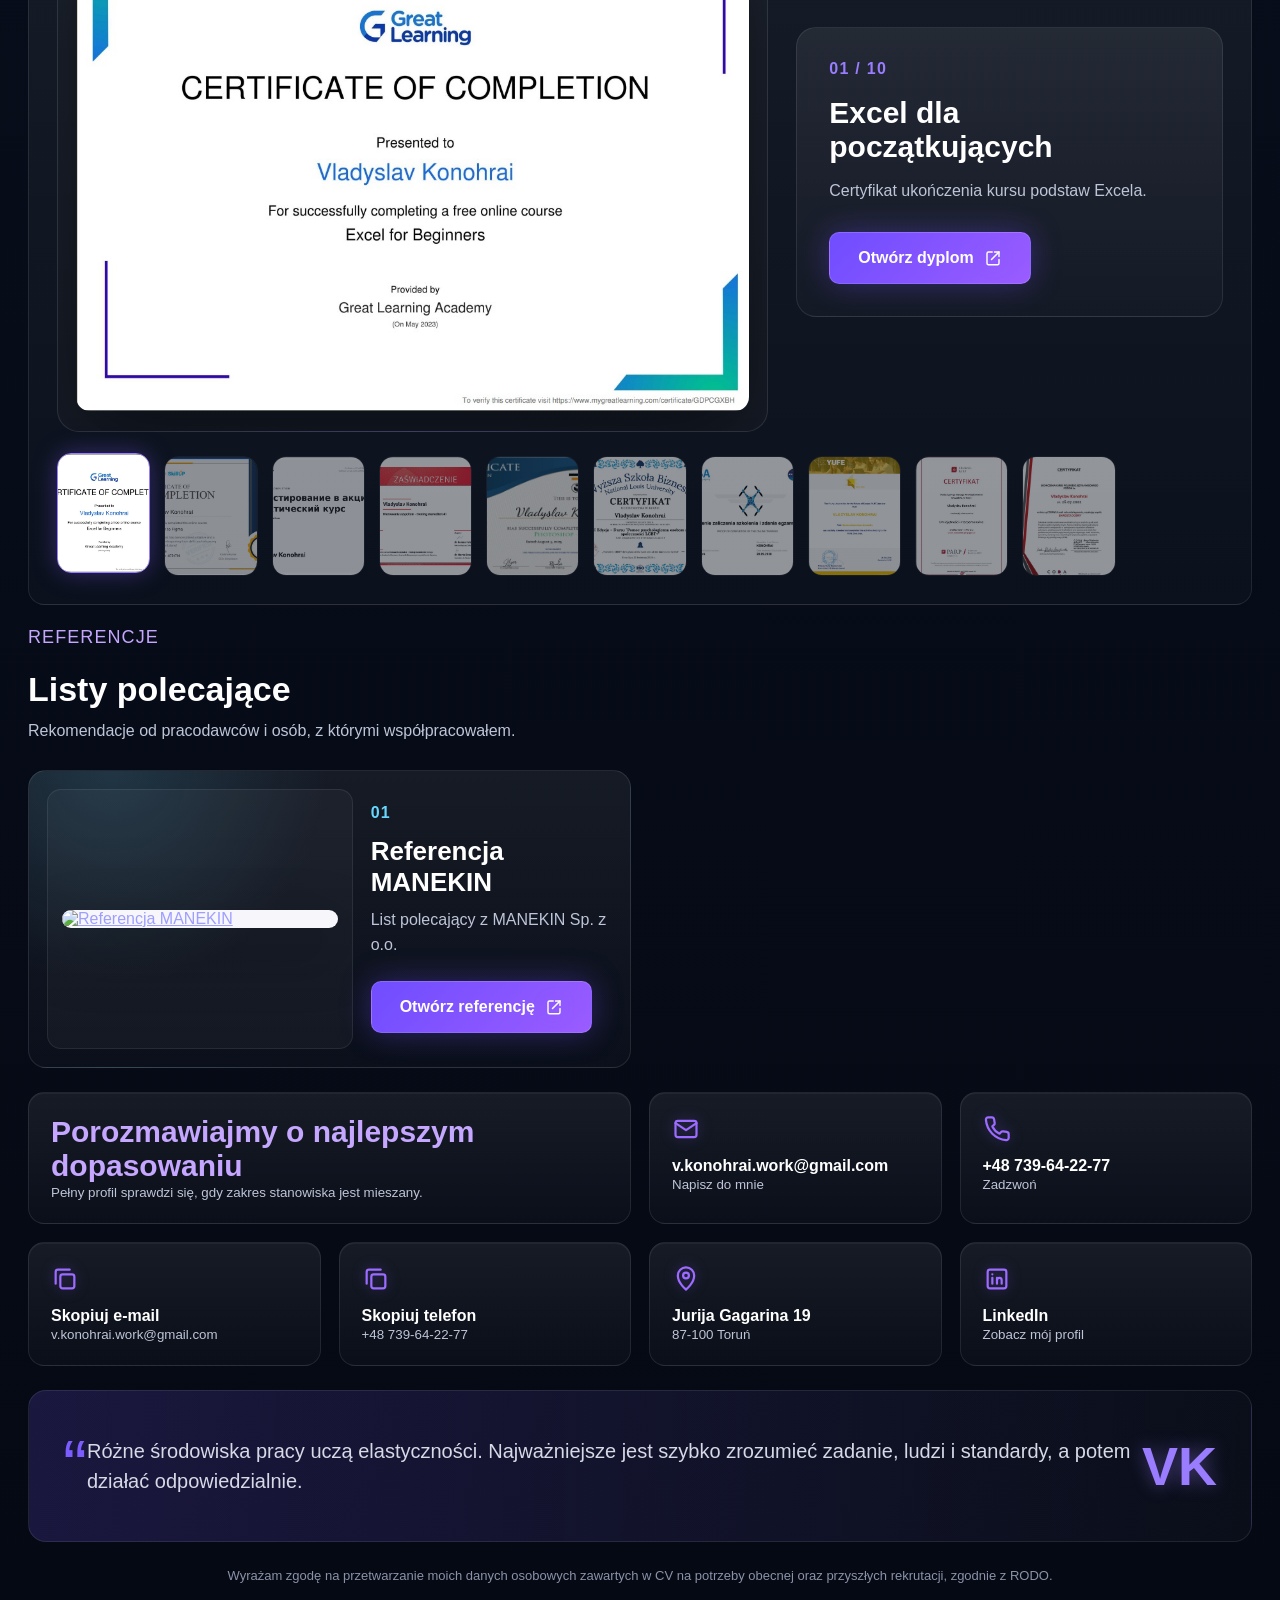
==== commit 34fc0aa8: "1.0.5" ====
--- a/index.html
+++ b/index.html
@@ -173,6 +173,7 @@
       <a href="#experience">Doświadczenie</a>
       <a href="#education">Edukacja</a>
       <a href="#achievements">Osiągnięcia</a>
+      <a href="#references">Referencje</a>
       <a href="#contact">Kontakt</a>
     </div>
 
@@ -611,7 +612,7 @@
     </div>
 
     <div class="diploma-info" aria-live="polite" aria-atomic="true">
-      <span id="diplomaCount">01 / 09</span>
+      <span id="diplomaCount">01 / 10</span>
       <h3 id="diplomaTitle">Excel dla początkujących</h3>
       <p id="diplomaDesc">Certyfikat ukończenia kursu podstaw Excela.</p>
 
@@ -629,10 +630,35 @@
     <img src="dyplomy/PhotoshopDyp.jpg" alt="Photoshop dla początkujących" loading="lazy" decoding="async">
     <img src="dyplomy/PomocLGBT.jpg" alt="Pomoc osobom LGBT+" loading="lazy" decoding="async">
     <img src="dyplomy/potwierdzenie_zdania_egzaminu_A1A3.jpg" alt="Pilot BSP A1/A3" loading="lazy" decoding="async">
+    <img src="dyplomy/Civicstar.jpg" alt="YUFE Civic Star" loading="lazy" decoding="async">
     <img src="dyplomy/UmiejętnościinterpersonalneDyp.jpg" alt="Umiejętności interpersonalne" loading="lazy" decoding="async">
     <img src="dyplomy/MigowyA1.jpg" alt="Polski język migowy A1" loading="lazy" decoding="async">
   </div>
 </section>
+
+  <section id="references" class="section reference-section">
+    <div class="reference-head">
+      <div class="section-title">Referencje</div>
+      <h2>Listy polecające</h2>
+      <p>Rekomendacje od pracodawców i osób, z którymi współpracowałem.</p>
+    </div>
+
+    <div class="reference-grid" data-reference-grid>
+      <article class="reference-card">
+        <a class="reference-preview" href="referencje/manekin.jpg" target="_blank" rel="noopener">
+          <img src="referencje/manekin.jpg" alt="Referencja MANEKIN" loading="lazy" decoding="async">
+        </a>
+        <div class="reference-info">
+          <span>01</span>
+          <h3>Referencja MANEKIN</h3>
+          <p>List polecający z MANEKIN Sp. z o.o.</p>
+          <a class="btn" href="referencje/manekin.jpg" target="_blank" rel="noopener">
+            Otwórz referencję <vk-icon name="external-link"></vk-icon>
+          </a>
+        </div>
+      </article>
+    </div>
+  </section>
 
   <section id="contact" class="contact">
     <div class="contact-card">
@@ -674,12 +700,14 @@
   <a href="CV/CV_All_Vladyslav_Konohrai.pdf" data-cv-link download="CV_All_Vladyslav_Konohrai.pdf" aria-label="Pobierz CV"><vk-icon name="download"></vk-icon><span>CV</span></a>
   <button type="button" data-scroll-top aria-label="Do góry"><vk-icon name="arrow-up"></vk-icon><span>Góra</span></button>
 </div>
-<script src="assets/js/diplomas-data.js?v=20260630-1" defer></script>
+<script src="assets/js/diplomas-data.js?v=20260728-1" defer></script>
+<script src="assets/js/references-data.js?v=20260728-1" defer></script>
 <script src="assets/js/icons.js?v=20260630-1" defer></script>
-<script src="assets/js/translations.js?v=20260630-5" defer></script>
-<script src="assets/js/job-personalizer.js?v=20260721-1" defer></script>
+<script src="assets/js/translations.js?v=20260728-1" defer></script>
+<script src="assets/js/job-personalizer.js?v=20260728-1" defer></script>
 <script src="assets/js/mobile-menu.js?v=20260630-1" defer></script>
 <script src="assets/js/diploma-gallery.js?v=20260630-1" defer></script>
+<script src="assets/js/references.js?v=20260728-1" defer></script>
 <script src="assets/js/ui-enhancements.js?v=20260630-4" defer></script>
 </body>
 </html>
--- a/assets/css/sections.css
+++ b/assets/css/sections.css
@@ -113,7 +113,7 @@
 
 .certs {
   display: grid;
-  grid-template-columns: repeat(2, 1fr);
+  grid-template-columns: repeat(auto-fit, minmax(220px, 1fr));
   gap: 12px;
 }
 
--- a/assets/css/diplomas.css
+++ b/assets/css/diplomas.css
@@ -110,9 +110,10 @@
 
 .diploma-thumbs {
   display: grid;
-  grid-template-columns: repeat(auto-fit, minmax(92px, 1fr));
+  grid-template-columns: repeat(auto-fill, minmax(92px, 1fr));
   gap: 14px;
   margin-top: 24px;
+  align-items: stretch;
 }
 
 .diploma-thumbs img {
@@ -133,3 +134,102 @@
   box-shadow: 0 0 25px rgba(122, 88, 255, .35);
   transform: translateY(-3px);
 }
+
+.reference-section {
+  margin-top: 22px;
+}
+
+.reference-head {
+  max-width: 720px;
+  margin-bottom: 26px;
+}
+
+.reference-head h2 {
+  font-size: 34px;
+  margin: 10px 0;
+}
+
+.reference-head p {
+  color: #bfc5d8;
+  line-height: 1.55;
+}
+
+.reference-grid {
+  display: grid;
+  grid-template-columns: repeat(auto-fill, minmax(min(100%, 500px), 1fr));
+  gap: 18px;
+}
+
+.reference-card {
+  display: grid;
+  grid-template-columns: minmax(0, .95fr) minmax(0, .75fr);
+  gap: 18px;
+  align-items: center;
+  padding: 18px;
+  border: 1px solid rgba(255,255,255,.1);
+  border-radius: 18px;
+  background:
+    radial-gradient(circle at 14% 0%, rgba(98, 217, 255, .14), transparent 36%),
+    linear-gradient(180deg, rgba(255,255,255,.065), rgba(255,255,255,.025));
+  overflow: hidden;
+}
+
+.reference-preview {
+  display: grid;
+  place-items: center;
+  min-height: 260px;
+  padding: 14px;
+  border: 1px solid rgba(255,255,255,.08);
+  border-radius: 14px;
+  background: rgba(255,255,255,.035);
+  overflow: hidden;
+}
+
+.reference-preview img {
+  width: 100%;
+  max-height: 360px;
+  object-fit: contain;
+  border-radius: 10px;
+  background: #f7f7fb;
+  box-shadow: 0 22px 58px rgba(0,0,0,.35);
+}
+
+.reference-info span {
+  color: #67d7ff;
+  font-weight: 800;
+  letter-spacing: .08em;
+}
+
+.reference-info h3 {
+  font-size: 26px;
+  margin: 14px 0 10px;
+}
+
+.reference-info p {
+  color: #bfc5d8;
+  line-height: 1.55;
+  margin-bottom: 24px;
+}
+
+.reference-info .btn {
+  width: fit-content;
+}
+
+.reference-empty {
+  color: #bfc5d8;
+  padding: 18px 0;
+}
+
+@media (max-width: 760px) {
+  .reference-card {
+    grid-template-columns: 1fr;
+  }
+
+  .reference-preview {
+    min-height: 220px;
+  }
+
+  .reference-head h2 {
+    font-size: 28px;
+  }
+}
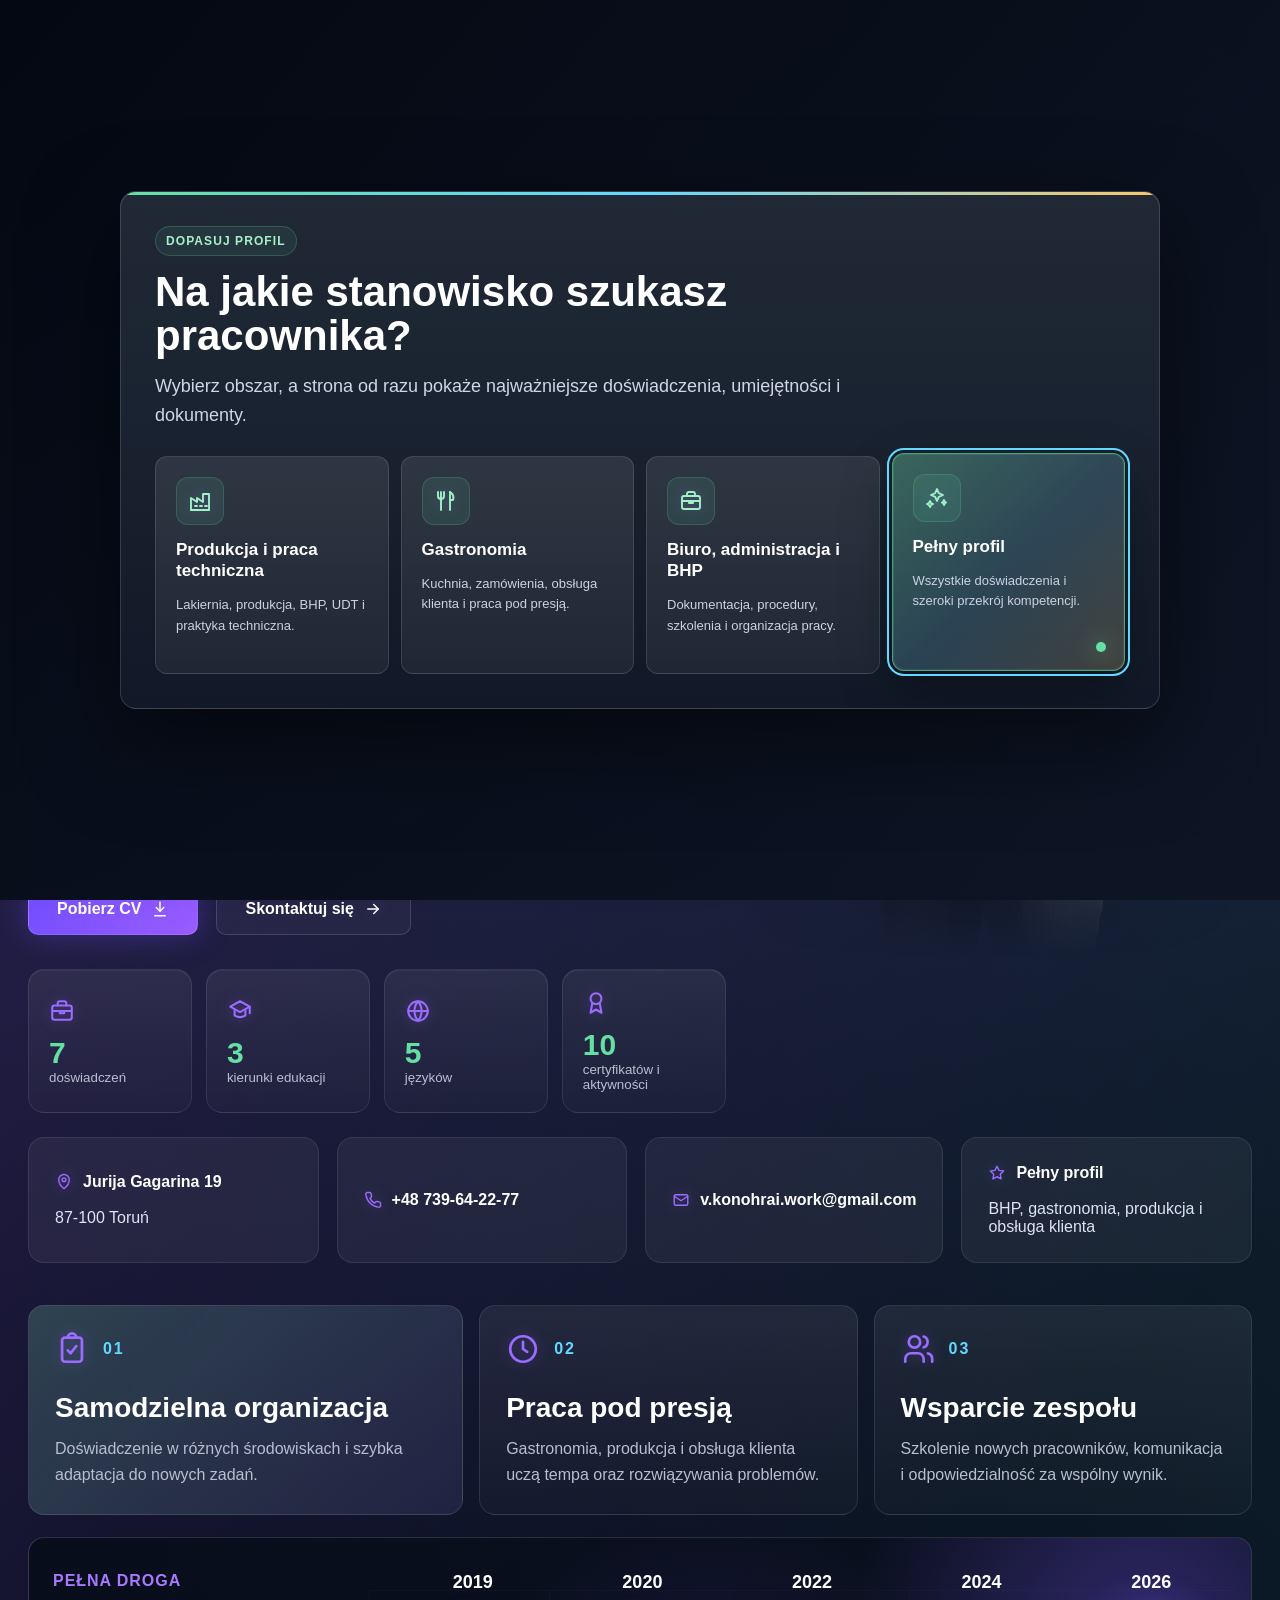
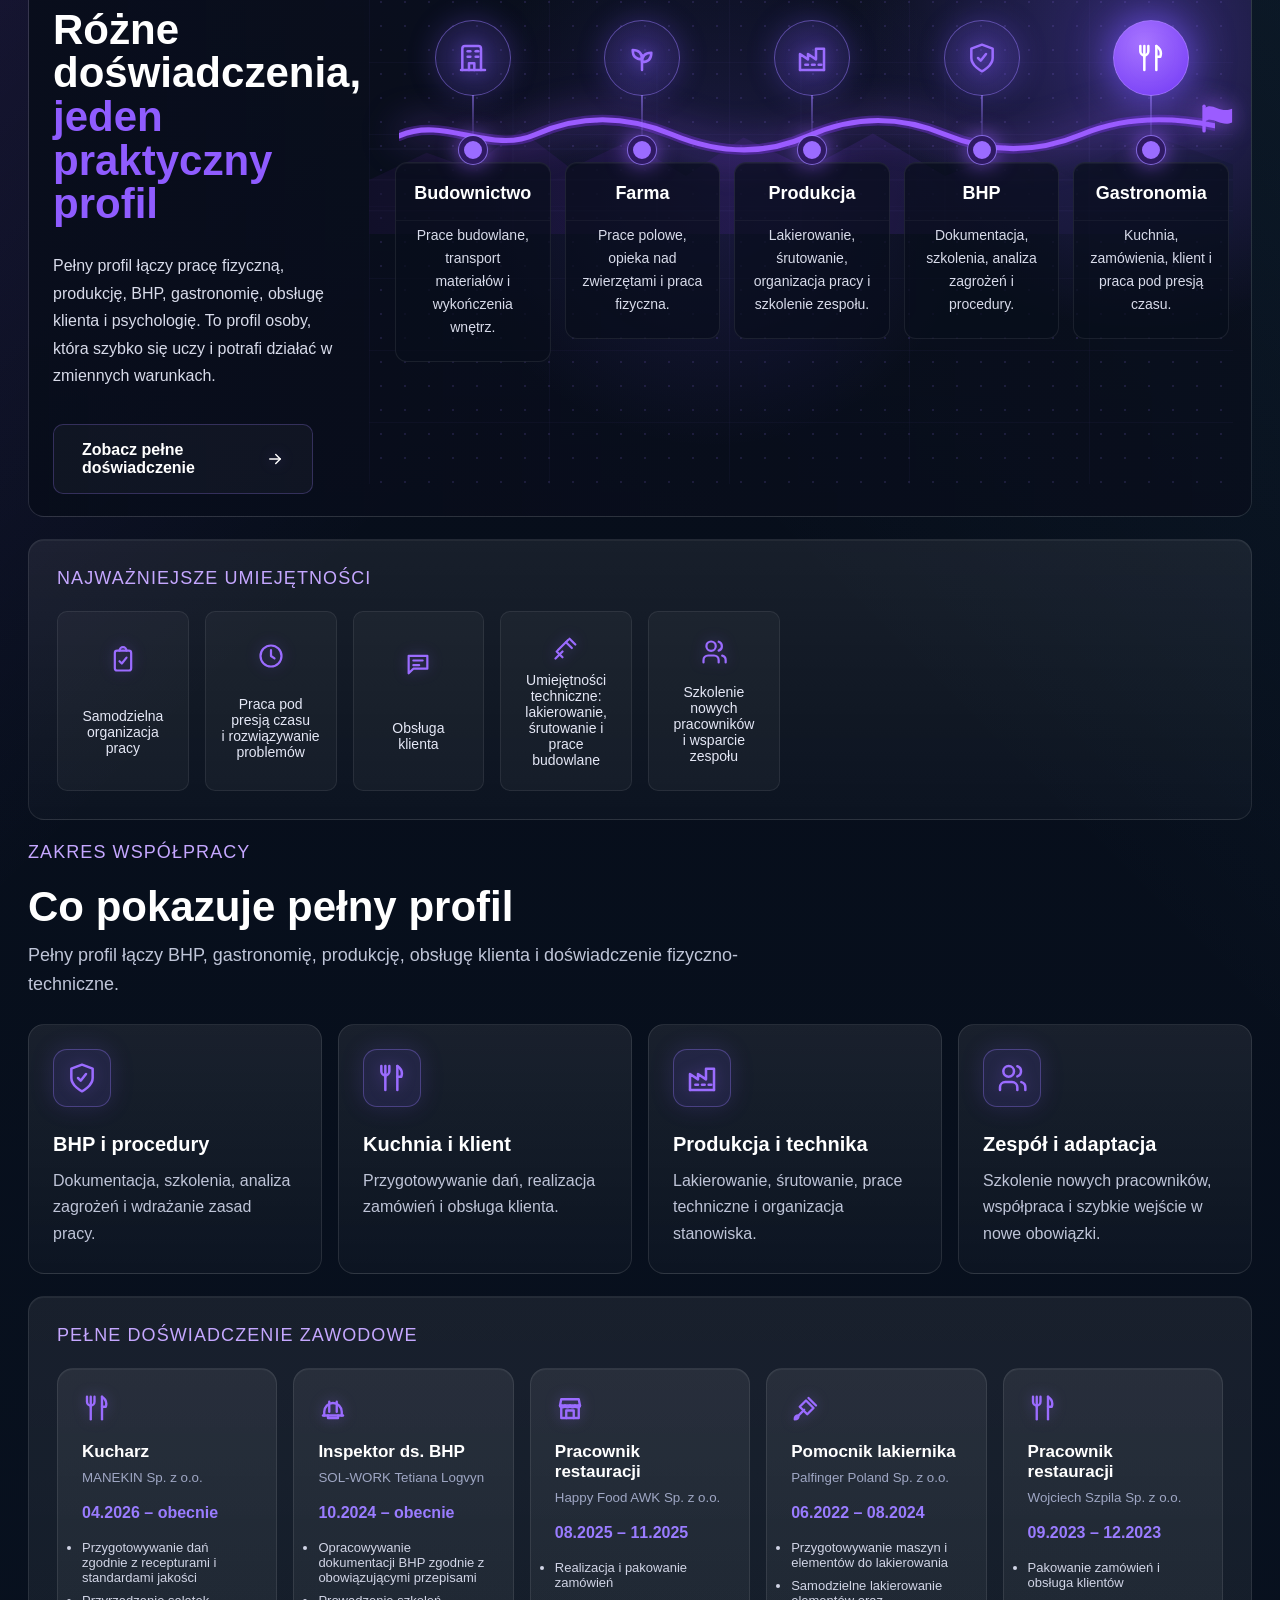
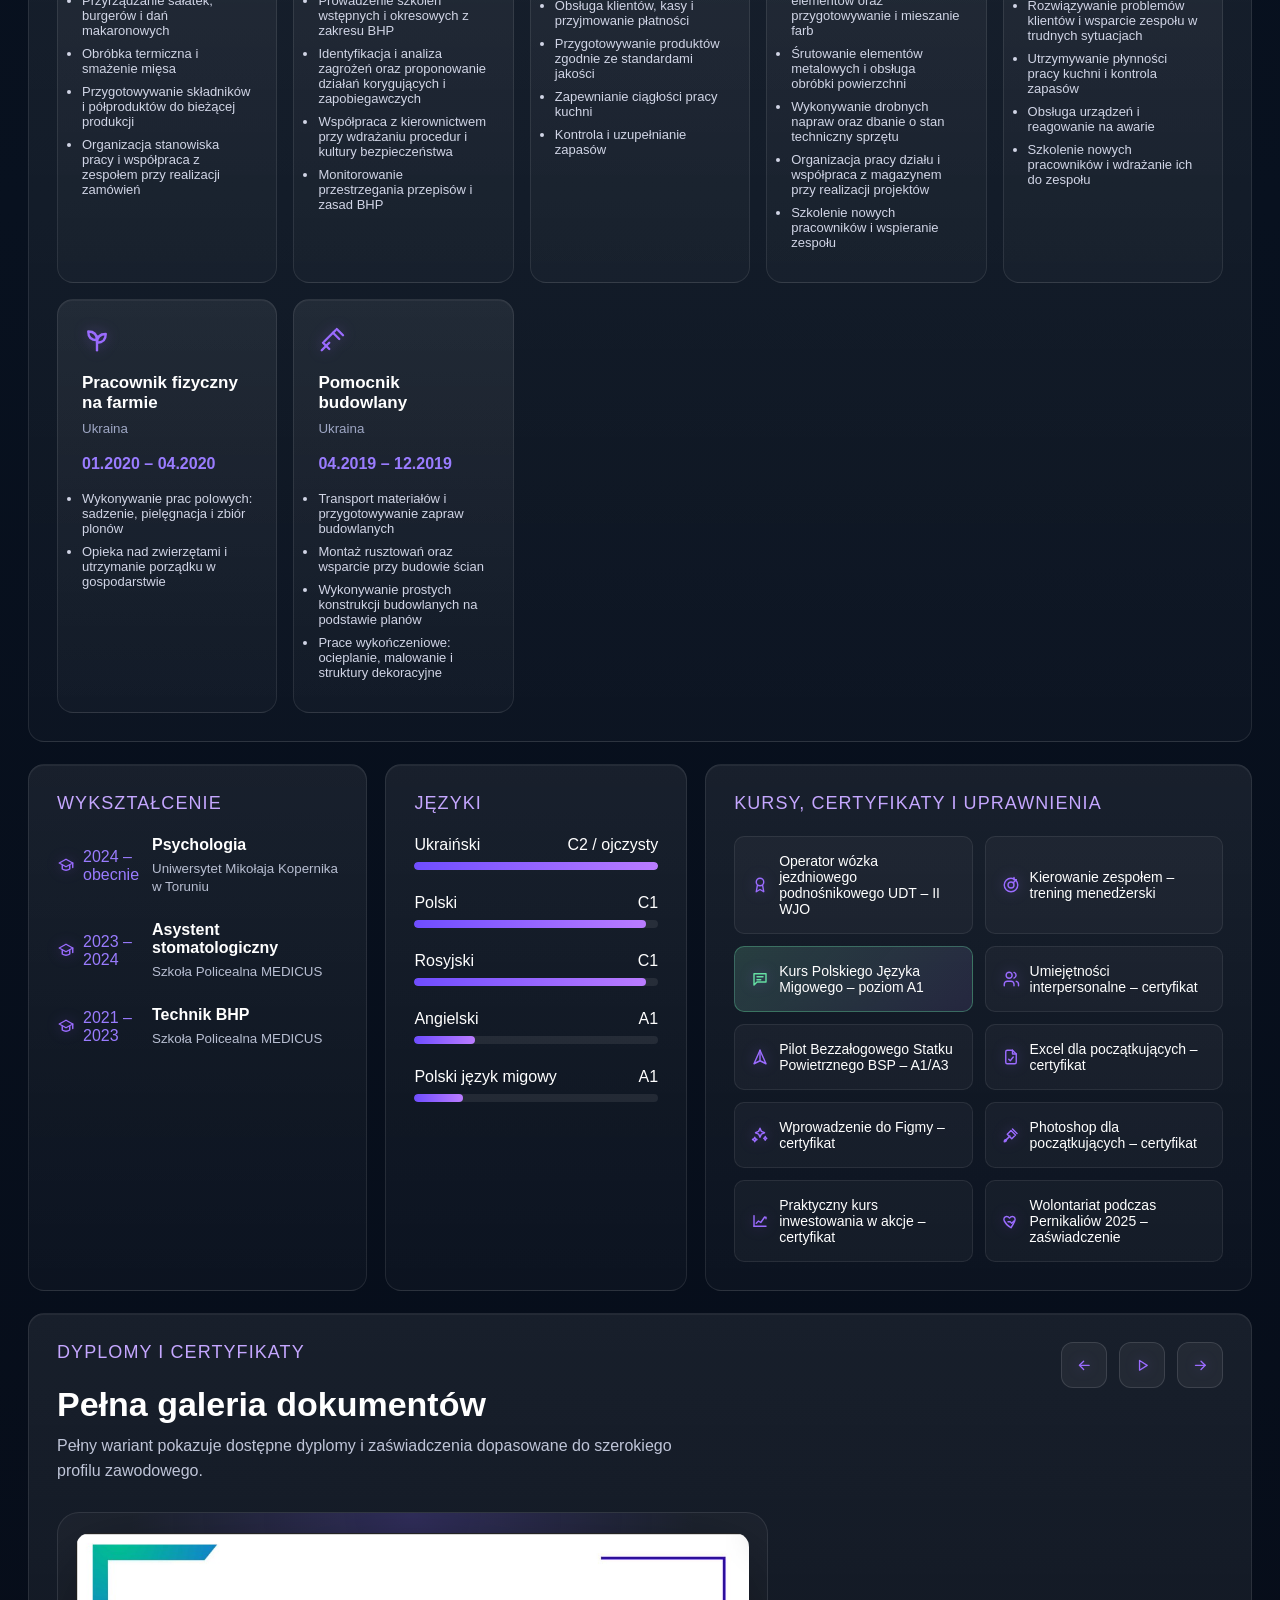
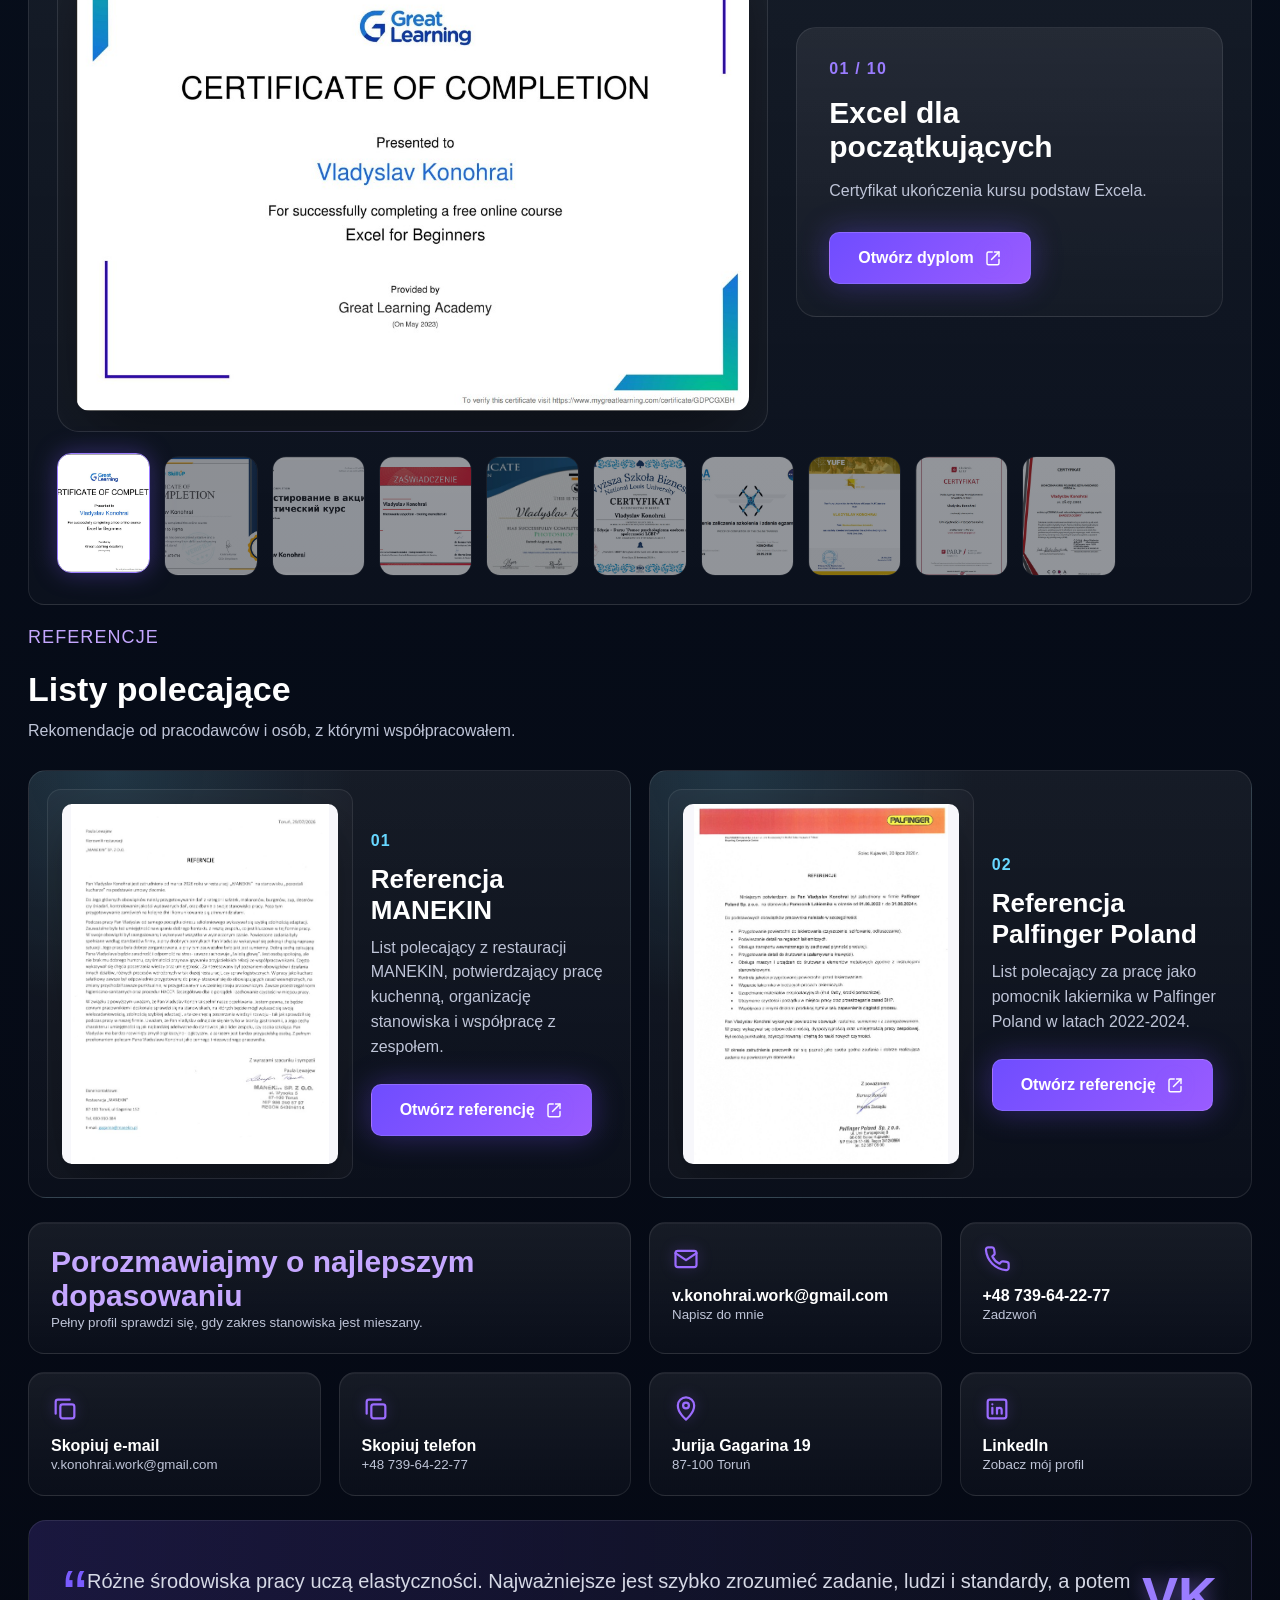
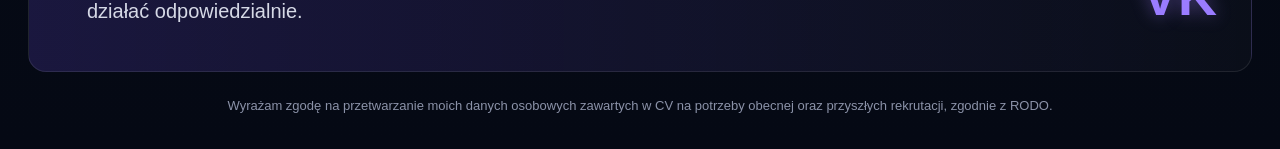
==== commit ffdda134: "1.0.5" ====
--- a/index.html
+++ b/index.html
@@ -645,14 +645,28 @@
 
     <div class="reference-grid" data-reference-grid>
       <article class="reference-card">
-        <a class="reference-preview" href="referencje/manekin.jpg" target="_blank" rel="noopener">
+        <a class="reference-preview" href="referencje/manekin.pdf" target="_blank" rel="noopener">
           <img src="referencje/manekin.jpg" alt="Referencja MANEKIN" loading="lazy" decoding="async">
         </a>
         <div class="reference-info">
           <span>01</span>
           <h3>Referencja MANEKIN</h3>
-          <p>List polecający z MANEKIN Sp. z o.o.</p>
-          <a class="btn" href="referencje/manekin.jpg" target="_blank" rel="noopener">
+          <p>List polecający z restauracji MANEKIN, potwierdzający pracę kuchenną, organizację stanowiska i współpracę z zespołem.</p>
+          <a class="btn" href="referencje/manekin.pdf" target="_blank" rel="noopener">
+            Otwórz referencję <vk-icon name="external-link"></vk-icon>
+          </a>
+        </div>
+      </article>
+
+      <article class="reference-card">
+        <a class="reference-preview" href="referencje/Referencje Palfinger Poland.pdf" target="_blank" rel="noopener">
+          <img src="referencje/Referencje Palfinger Poland.jpg" alt="Referencja Palfinger Poland" loading="lazy" decoding="async">
+        </a>
+        <div class="reference-info">
+          <span>02</span>
+          <h3>Referencja Palfinger Poland</h3>
+          <p>List polecający za pracę jako pomocnik lakiernika w Palfinger Poland w latach 2022-2024.</p>
+          <a class="btn" href="referencje/Referencje Palfinger Poland.pdf" target="_blank" rel="noopener">
             Otwórz referencję <vk-icon name="external-link"></vk-icon>
           </a>
         </div>
@@ -701,9 +715,9 @@
   <button type="button" data-scroll-top aria-label="Do góry"><vk-icon name="arrow-up"></vk-icon><span>Góra</span></button>
 </div>
 <script src="assets/js/diplomas-data.js?v=20260728-1" defer></script>
-<script src="assets/js/references-data.js?v=20260728-1" defer></script>
+<script src="assets/js/references-data.js?v=20260729-1" defer></script>
 <script src="assets/js/icons.js?v=20260630-1" defer></script>
-<script src="assets/js/translations.js?v=20260728-1" defer></script>
+<script src="assets/js/translations.js?v=20260729-1" defer></script>
 <script src="assets/js/job-personalizer.js?v=20260728-1" defer></script>
 <script src="assets/js/mobile-menu.js?v=20260630-1" defer></script>
 <script src="assets/js/diploma-gallery.js?v=20260630-1" defer></script>
